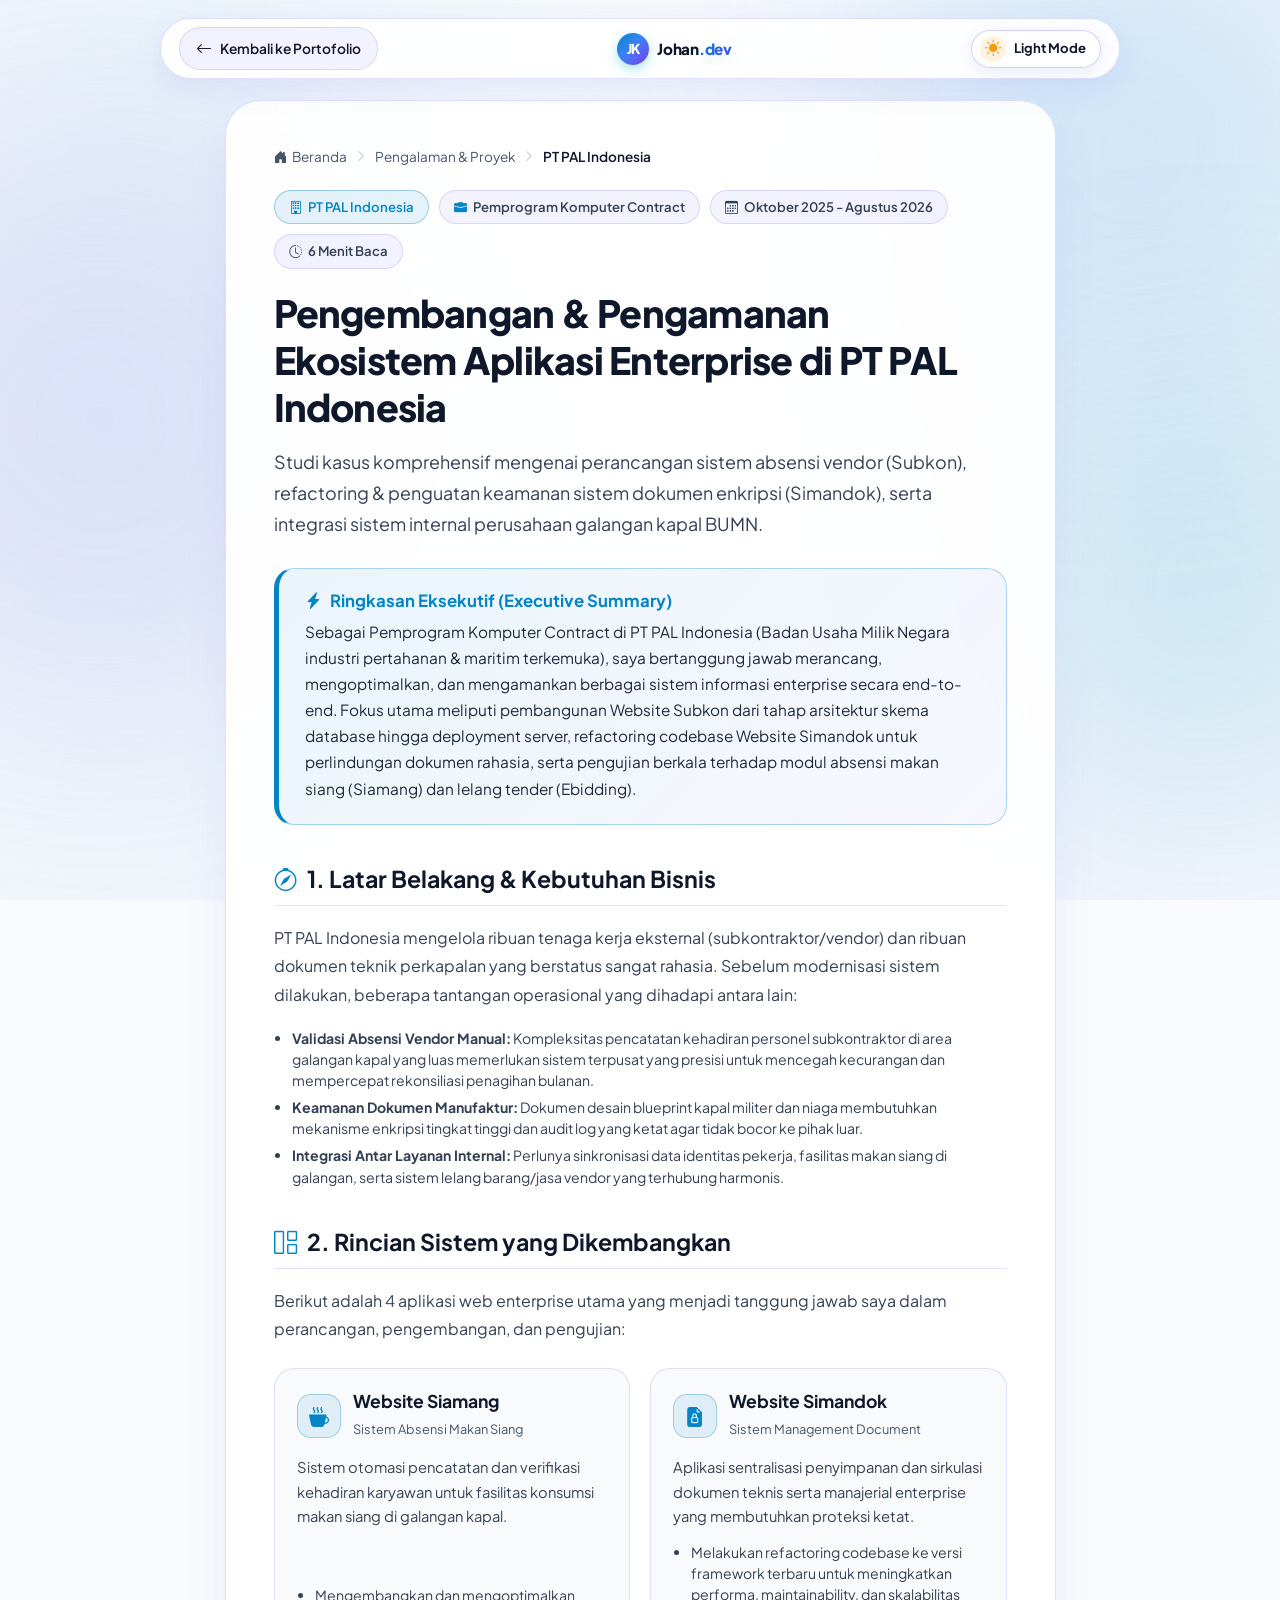
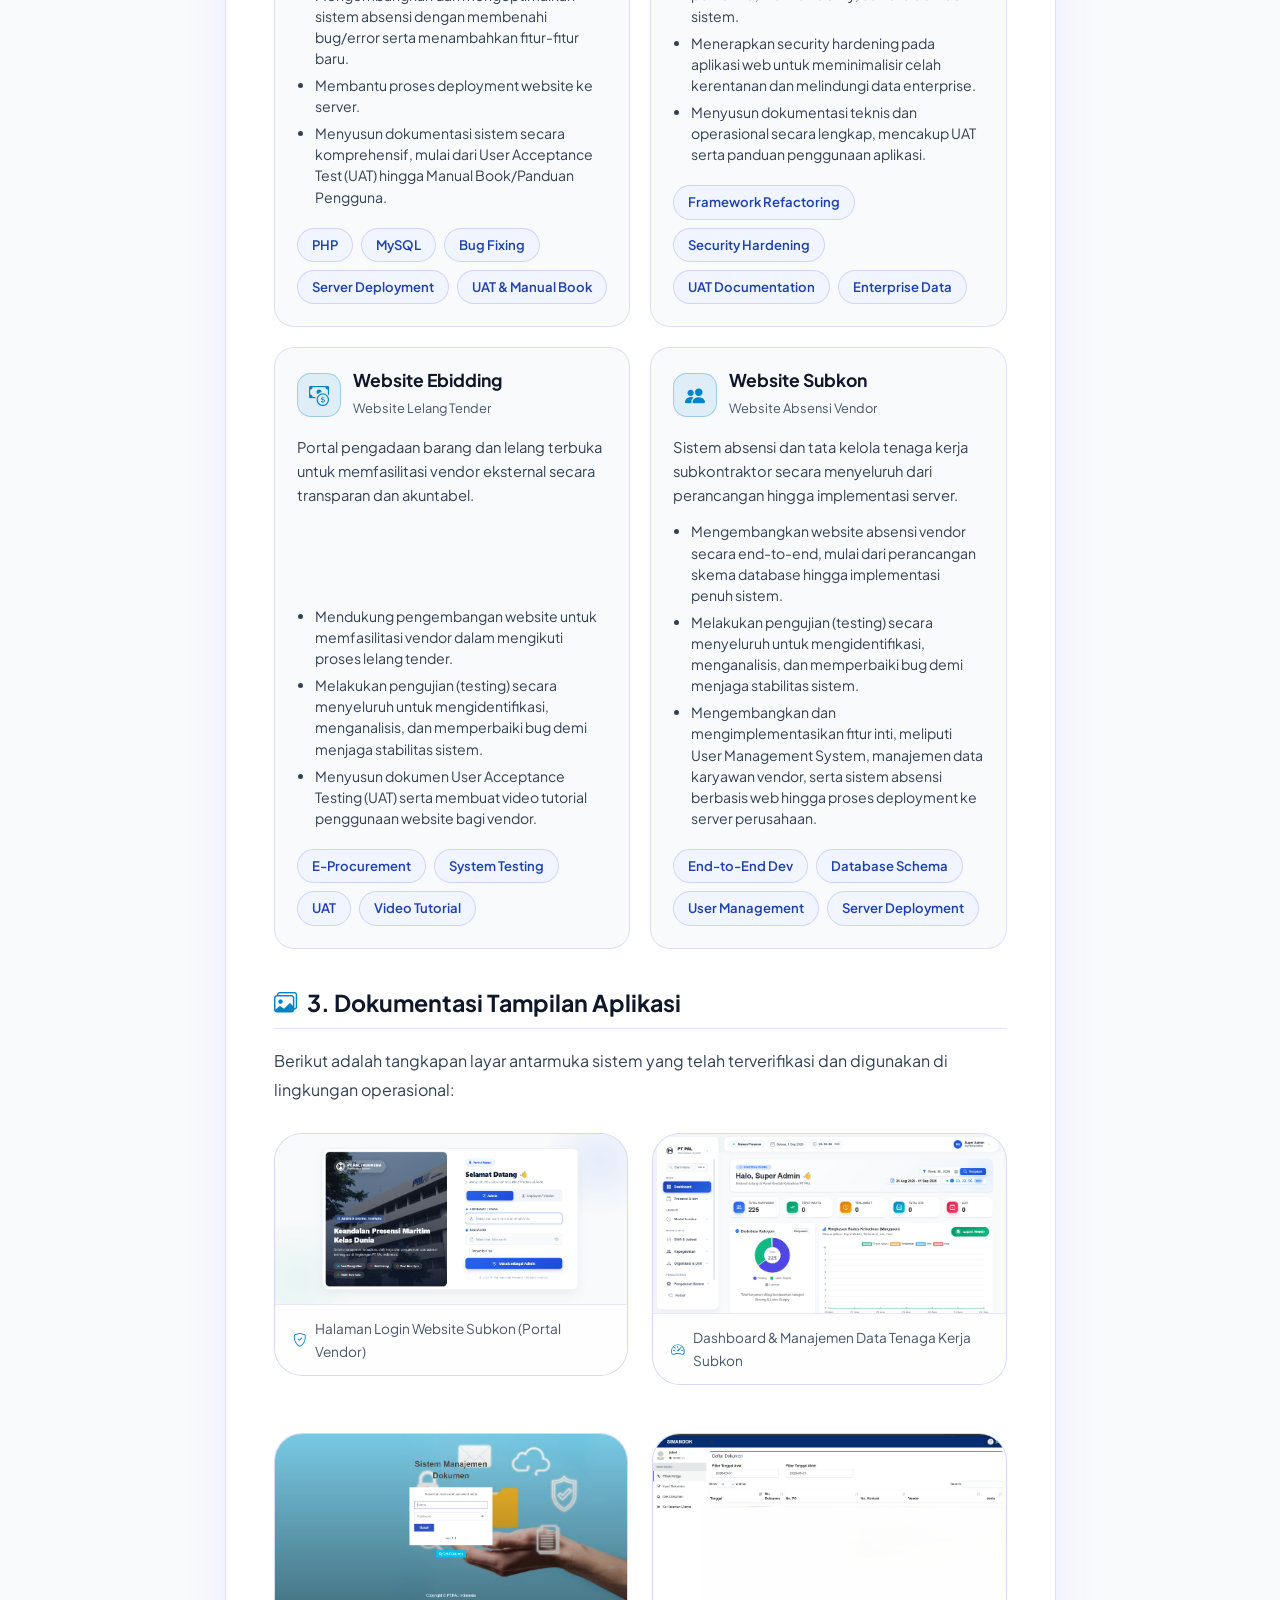
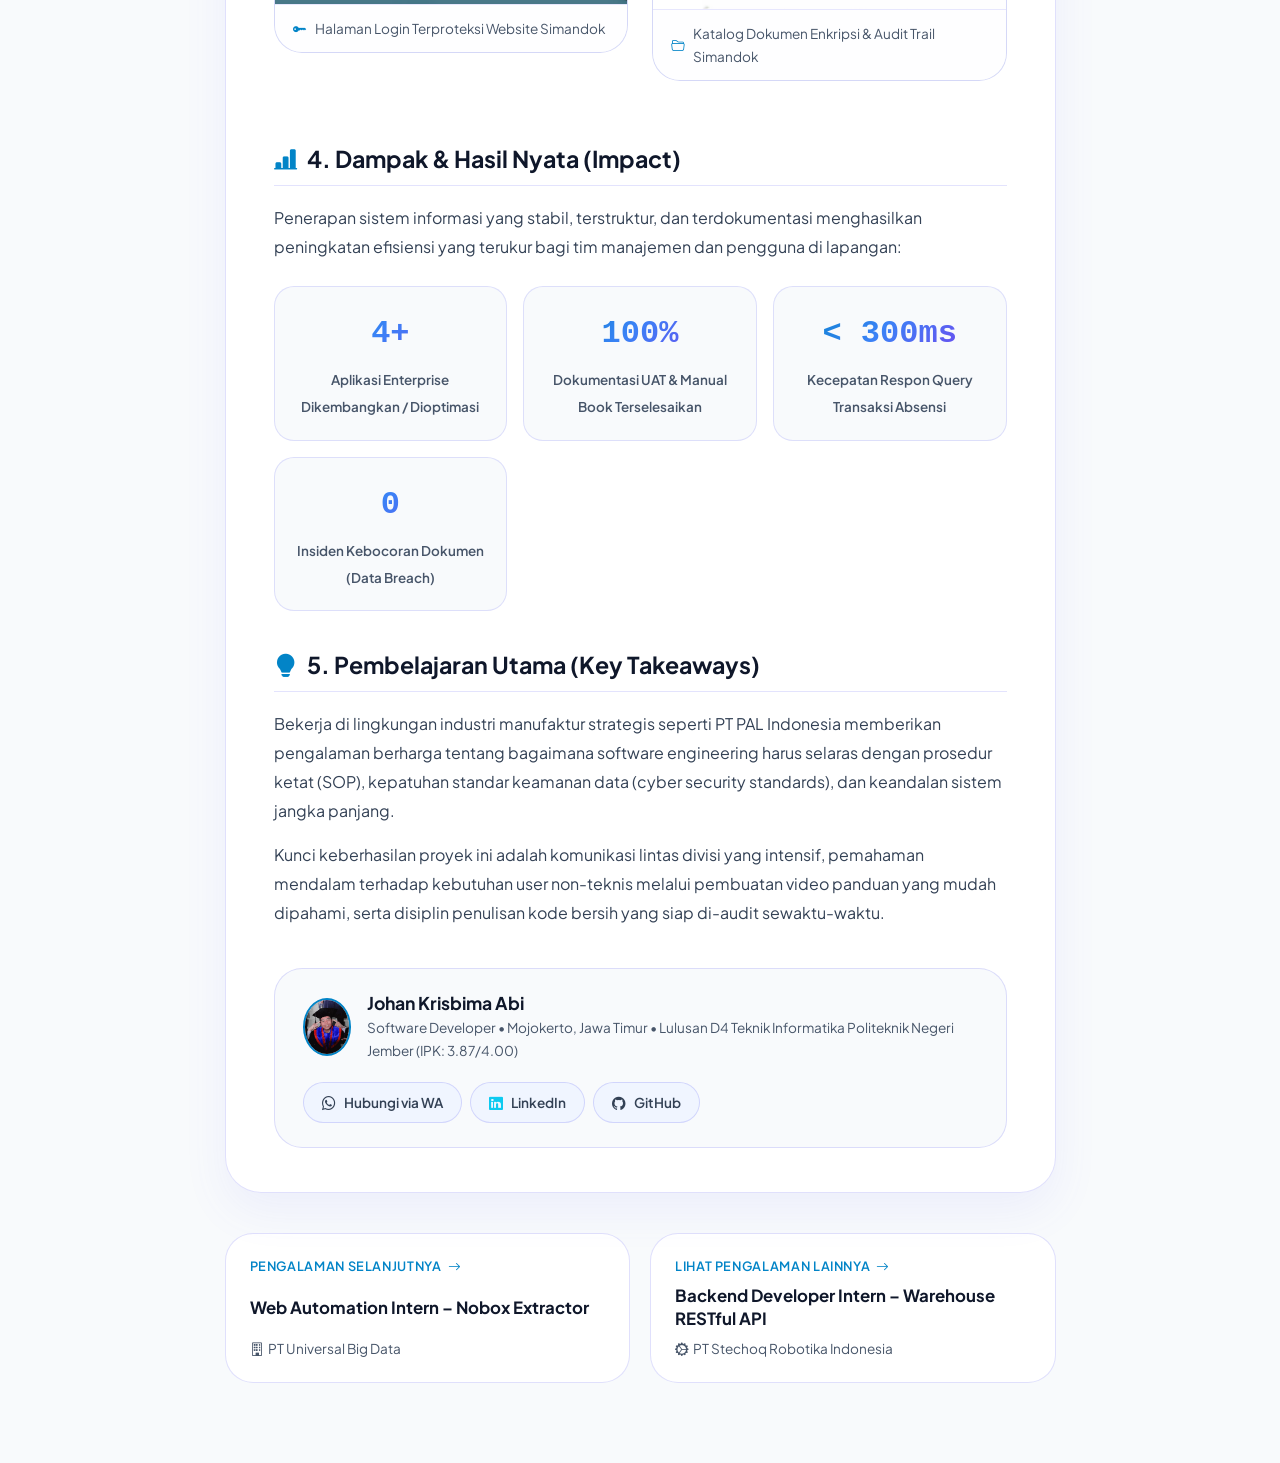
==== detail-pt-pal.html @ e0114fab "feat: update portfolio profile with expanded CV details, skill categories, and add project detail pa" ====
<!doctype html>
<html lang="id">
  <head>
    <meta charset="UTF-8" />
    <meta name="viewport" content="width=device-width, initial-scale=1.0" />
    <title>Detail Pengalaman: Pemprogram Komputer Contract di PT PAL Indonesia | Johan Krisbima Abi</title>
    <meta name="description" content="Studi kasus mendalam pengalaman Johan Krisbima Abi sebagai Pemprogram Komputer Contract di PT PAL Indonesia. Mengembangkan Website Subkon, Simandok, Siamang, dan Ebidding." />
    <meta name="author" content="Johan Krisbima Abi" />

    <!-- Favicon -->
    <link rel="icon" type="image/jpeg" href="img/profile_wisuda.jpeg" />
    <link rel="apple-touch-icon" href="img/profile_wisuda.jpeg" />

    <!-- Google Fonts: Plus Jakarta Sans -->
    <link rel="preconnect" href="https://fonts.googleapis.com" />
    <link rel="preconnect" href="https://fonts.gstatic.com" crossorigin />
    <link href="https://fonts.googleapis.com/css2?family=Plus+Jakarta+Sans:wght@300;400;500;600;700;800&display=swap" rel="stylesheet" />

    <!-- Bootstrap Icons -->
    <link href="https://cdn.jsdelivr.net/npm/bootstrap-icons@1.11.3/font/bootstrap-icons.css" rel="stylesheet" />

    <!-- Bootstrap 5 CSS -->
    <link href="https://cdn.jsdelivr.net/npm/bootstrap@5.3.2/dist/css/bootstrap.min.css" rel="stylesheet" />

    <!-- Main Stylesheet -->
    <link rel="stylesheet" href="style.css" />

    <!-- Detail Page Interactive & Theme Script -->
    <script src="detail.js"></script>
  </head>
  <body id="page-top">
    <!-- Reading Progress Bar -->
    <div id="scrollProgressBar" class="scroll-progress-bar" aria-hidden="true"></div>

    <!-- Ambient Glow Orbs -->
    <div class="bg-ambient">
      <div class="ambient-orb orb-1"></div>
      <div class="ambient-orb orb-2"></div>
      <div class="ambient-orb orb-3"></div>
    </div>

    <!-- Floating Top Navigation Bar -->
    <header class="blog-nav-sticky">
      <div class="blog-nav-inner">
        <a href="index.html#project" class="blog-back-btn" title="Kembali ke portofolio utama">
          <i class="bi bi-arrow-left"></i>
          <span class="d-none d-sm-inline">Kembali ke Portofolio</span>
          <span class="d-inline d-sm-none">Kembali</span>
        </a>

        <a href="index.html#home" class="navbar-brand-pill text-decoration-none">
          <span class="brand-avatar-mini">JK</span>
          <span class="d-none d-md-inline">Johan<span class="text-gradient">.dev</span></span>
        </a>

        <button type="button" id="blogThemeToggleBtn" class="blog-theme-btn" aria-label="Ganti Tema">
          <div class="floating-theme-icon-box">
            <i class="bi bi-sun-fill theme-icon-sun"></i>
            <i class="bi bi-moon-stars-fill theme-icon-moon"></i>
          </div>
          <span class="floating-theme-text d-none d-md-inline" id="blogThemeText">Dark Mode</span>
        </button>
      </div>
    </header>

    <!-- Main Content Page -->
    <main class="blog-post-page">
      <div class="container">
        <div class="row justify-content-center">
          <div class="col-lg-10 col-xl-9">
            
            <!-- Blog Article Card -->
            <article class="blog-article-card">
              
              <!-- Breadcrumbs -->
              <nav class="blog-breadcrumbs" aria-label="breadcrumb">
                <a href="index.html"><i class="bi bi-house-door-fill me-1"></i>Beranda</a>
                <span class="separator"><i class="bi bi-chevron-right"></i></span>
                <a href="index.html#project">Pengalaman &amp; Proyek</a>
                <span class="separator"><i class="bi bi-chevron-right"></i></span>
                <span class="text-white fw-semibold">PT PAL Indonesia</span>
              </nav>

              <!-- Header Badges -->
              <div class="blog-meta-tags">
                <span class="blog-pill-meta primary-pill">
                  <i class="bi bi-building"></i>
                  <span>PT PAL Indonesia</span>
                </span>
                <span class="blog-pill-meta">
                  <i class="bi bi-briefcase-fill text-cyan"></i>
                  <span>Pemprogram Komputer Contract</span>
                </span>
                <span class="blog-pill-meta">
                  <i class="bi bi-calendar3"></i>
                  <span>Oktober 2025 - Agustus 2026</span>
                </span>
                <span class="blog-pill-meta">
                  <i class="bi bi-clock-history"></i>
                  <span>6 Menit Baca</span>
                </span>
              </div>

              <!-- Main Title & Lead -->
              <h1 class="blog-main-title">
                Pengembangan &amp; Pengamanan Ekosistem Aplikasi Enterprise di PT PAL Indonesia
              </h1>
              <p class="blog-subtitle-lead">
                Studi kasus komprehensif mengenai perancangan sistem absensi vendor (Subkon), refactoring &amp; penguatan keamanan sistem dokumen enkripsi (Simandok), serta integrasi sistem internal perusahaan galangan kapal BUMN.
              </p>

              <!-- Executive Summary Callout Box -->
              <div class="blog-executive-box">
                <h4><i class="bi bi-lightning-charge-fill"></i> Ringkasan Eksekutif (Executive Summary)</h4>
                <p>
                  Sebagai Pemprogram Komputer Contract di PT PAL Indonesia (Badan Usaha Milik Negara industri pertahanan &amp; maritim terkemuka), saya bertanggung jawab merancang, mengoptimalkan, dan mengamankan berbagai sistem informasi enterprise secara end-to-end. Fokus utama meliputi pembangunan Website Subkon dari tahap arsitektur skema database hingga deployment server, refactoring codebase Website Simandok untuk perlindungan dokumen rahasia, serta pengujian berkala terhadap modul absensi makan siang (Siamang) dan lelang tender (Ebidding).
                </p>
              </div>

              <!-- Section 1: Latar Belakang & Masalah -->
              <section class="blog-section">
                <h2 class="blog-section-heading">
                  <i class="bi bi-compass"></i>
                  <span>1. Latar Belakang &amp; Kebutuhan Bisnis</span>
                </h2>
                <p class="blog-body-p">
                  PT PAL Indonesia mengelola ribuan tenaga kerja eksternal (subkontraktor/vendor) dan ribuan dokumen teknik perkapalan yang berstatus sangat rahasia. Sebelum modernisasi sistem dilakukan, beberapa tantangan operasional yang dihadapi antara lain:
                </p>
                <ul class="subsystem-list">
                  <li><strong>Validasi Absensi Vendor Manual:</strong> Kompleksitas pencatatan kehadiran personel subkontraktor di area galangan kapal yang luas memerlukan sistem terpusat yang presisi untuk mencegah kecurangan dan mempercepat rekonsiliasi penagihan bulanan.</li>
                  <li><strong>Keamanan Dokumen Manufaktur:</strong> Dokumen desain blueprint kapal militer dan niaga membutuhkan mekanisme enkripsi tingkat tinggi dan audit log yang ketat agar tidak bocor ke pihak luar.</li>
                  <li><strong>Integrasi Antar Layanan Internal:</strong> Perlunya sinkronisasi data identitas pekerja, fasilitas makan siang di galangan, serta sistem lelang barang/jasa vendor yang terhubung harmonis.</li>
                </ul>
              </section>

              <!-- Section 2: Sistem Utama yang Dikembangkan -->
              <section class="blog-section">
                <h2 class="blog-section-heading">
                  <i class="bi bi-grid-1x2"></i>
                  <span>2. Rincian Sistem yang Dikembangkan</span>
                </h2>
                <p class="blog-body-p">
                  Berikut adalah 4 aplikasi web enterprise utama yang menjadi tanggung jawab saya dalam perancangan, pengembangan, dan pengujian:
                </p>

                <!-- Subsystem Cards Grid (Exact from CV) -->
                <div class="blog-grid-cards">
                  
                  <!-- Project 1: Website Siamang -->
                  <div class="blog-subsystem-card">
                    <div class="subsystem-header">
                      <div class="subsystem-icon-box">
                        <i class="bi bi-cup-hot-fill"></i>
                      </div>
                      <div>
                        <h3 class="subsystem-title">Website Siamang</h3>
                        <span class="subsystem-role">Sistem Absensi Makan Siang</span>
                      </div>
                    </div>
                    <p class="subsystem-desc">
                      Sistem otomasi pencatatan dan verifikasi kehadiran karyawan untuk fasilitas konsumsi makan siang di galangan kapal.
                    </p>
                    <ul class="subsystem-list">
                      <li>Mengembangkan dan mengoptimalkan sistem absensi dengan membenahi bug/error serta menambahkan fitur-fitur baru.</li>
                      <li>Membantu proses deployment website ke server.</li>
                      <li>Menyusun dokumentasi sistem secara komprehensif, mulai dari User Acceptance Test (UAT) hingga Manual Book/Panduan Pengguna.</li>
                    </ul>
                    <div class="tags-group mt-auto">
                      <span class="tag-pill">PHP</span>
                      <span class="tag-pill">MySQL</span>
                      <span class="tag-pill">Bug Fixing</span>
                      <span class="tag-pill">Server Deployment</span>
                      <span class="tag-pill">UAT &amp; Manual Book</span>
                    </div>
                  </div>

                  <!-- Project 2: Website Simandok -->
                  <div class="blog-subsystem-card">
                    <div class="subsystem-header">
                      <div class="subsystem-icon-box">
                        <i class="bi bi-file-earmark-lock-fill"></i>
                      </div>
                      <div>
                        <h3 class="subsystem-title">Website Simandok</h3>
                        <span class="subsystem-role">Sistem Management Document</span>
                      </div>
                    </div>
                    <p class="subsystem-desc">
                      Aplikasi sentralisasi penyimpanan dan sirkulasi dokumen teknis serta manajerial enterprise yang membutuhkan proteksi ketat.
                    </p>
                    <ul class="subsystem-list">
                      <li>Melakukan refactoring codebase ke versi framework terbaru untuk meningkatkan performa, maintainability, dan skalabilitas sistem.</li>
                      <li>Menerapkan security hardening pada aplikasi web untuk meminimalisir celah kerentanan dan melindungi data enterprise.</li>
                      <li>Menyusun dokumentasi teknis dan operasional secara lengkap, mencakup UAT serta panduan penggunaan aplikasi.</li>
                    </ul>
                    <div class="tags-group mt-auto">
                      <span class="tag-pill">Framework Refactoring</span>
                      <span class="tag-pill">Security Hardening</span>
                      <span class="tag-pill">UAT Documentation</span>
                      <span class="tag-pill">Enterprise Data</span>
                    </div>
                  </div>

                  <!-- Project 3: Website Ebidding -->
                  <div class="blog-subsystem-card">
                    <div class="subsystem-header">
                      <div class="subsystem-icon-box">
                        <i class="bi bi-cash-coin"></i>
                      </div>
                      <div>
                        <h3 class="subsystem-title">Website Ebidding</h3>
                        <span class="subsystem-role">Website Lelang Tender</span>
                      </div>
                    </div>
                    <p class="subsystem-desc">
                      Portal pengadaan barang dan lelang terbuka untuk memfasilitasi vendor eksternal secara transparan dan akuntabel.
                    </p>
                    <ul class="subsystem-list">
                      <li>Mendukung pengembangan website untuk memfasilitasi vendor dalam mengikuti proses lelang tender.</li>
                      <li>Melakukan pengujian (testing) secara menyeluruh untuk mengidentifikasi, menganalisis, dan memperbaiki bug demi menjaga stabilitas sistem.</li>
                      <li>Menyusun dokumen User Acceptance Testing (UAT) serta membuat video tutorial penggunaan website bagi vendor.</li>
                    </ul>
                    <div class="tags-group mt-auto">
                      <span class="tag-pill">E-Procurement</span>
                      <span class="tag-pill">System Testing</span>
                      <span class="tag-pill">UAT</span>
                      <span class="tag-pill">Video Tutorial</span>
                    </div>
                  </div>

                  <!-- Project 4: Website Subkon -->
                  <div class="blog-subsystem-card">
                    <div class="subsystem-header">
                      <div class="subsystem-icon-box">
                        <i class="bi bi-people-fill"></i>
                      </div>
                      <div>
                        <h3 class="subsystem-title">Website Subkon</h3>
                        <span class="subsystem-role">Website Absensi Vendor</span>
                      </div>
                    </div>
                    <p class="subsystem-desc">
                      Sistem absensi dan tata kelola tenaga kerja subkontraktor secara menyeluruh dari perancangan hingga implementasi server.
                    </p>
                    <ul class="subsystem-list">
                      <li>Mengembangkan website absensi vendor secara end-to-end, mulai dari perancangan skema database hingga implementasi penuh sistem.</li>
                      <li>Melakukan pengujian (testing) secara menyeluruh untuk mengidentifikasi, menganalisis, dan memperbaiki bug demi menjaga stabilitas sistem.</li>
                      <li>Mengembangkan dan mengimplementasikan fitur inti, meliputi User Management System, manajemen data karyawan vendor, serta sistem absensi berbasis web hingga proses deployment ke server perusahaan.</li>
                    </ul>
                    <div class="tags-group mt-auto">
                      <span class="tag-pill">End-to-End Dev</span>
                      <span class="tag-pill">Database Schema</span>
                      <span class="tag-pill">User Management</span>
                      <span class="tag-pill">Server Deployment</span>
                    </div>
                  </div>

                </div>
              </section>

              <!-- Section 3: Galeri Dokumentasi Sistem -->
              <section class="blog-section">
                <h2 class="blog-section-heading">
                  <i class="bi bi-images"></i>
                  <span>3. Dokumentasi Tampilan Aplikasi</span>
                </h2>
                <p class="blog-body-p">
                  Berikut adalah tangkapan layar antarmuka sistem yang telah terverifikasi dan digunakan di lingkungan operasional:
                </p>

                <div class="blog-gallery-showcase">
                  <div class="row g-4">
                    <div class="col-md-6">
                      <figure class="blog-figure">
                        <img src="img/login subkon.png" alt="Halaman Login Website Subkon" class="img-fluid" data-zoom-img="img/login subkon.png" />
                        <figcaption class="blog-figure-caption">
                          <i class="bi bi-shield-check text-cyan"></i>
                          <span>Halaman Login Website Subkon (Portal Vendor)</span>
                        </figcaption>
                      </figure>
                    </div>

                    <div class="col-md-6">
                      <figure class="blog-figure">
                        <img src="img/subkon.png" alt="Halaman Utama Website Subkon" class="img-fluid" data-zoom-img="img/subkon.png" />
                        <figcaption class="blog-figure-caption">
                          <i class="bi bi-speedometer2 text-cyan"></i>
                          <span>Dashboard &amp; Manajemen Data Tenaga Kerja Subkon</span>
                        </figcaption>
                      </figure>
                    </div>

                    <div class="col-md-6">
                      <figure class="blog-figure">
                        <img src="img/login simandok.png" alt="Halaman Login Website Simandok" class="img-fluid" data-zoom-img="img/login simandok.png" />
                        <figcaption class="blog-figure-caption">
                          <i class="bi bi-key-fill text-cyan"></i>
                          <span>Halaman Login Terproteksi Website Simandok</span>
                        </figcaption>
                      </figure>
                    </div>

                    <div class="col-md-6">
                      <figure class="blog-figure">
                        <img src="img/simandok.png" alt="Halaman Utama Website Simandok" class="img-fluid" data-zoom-img="img/simandok.png" />
                        <figcaption class="blog-figure-caption">
                          <i class="bi bi-folder2-open text-cyan"></i>
                          <span>Katalog Dokumen Enkripsi &amp; Audit Trail Simandok</span>
                        </figcaption>
                      </figure>
                    </div>
                  </div>
                </div>
              </section>

              <!-- Section 4: Metrik & Dampak Pencapaian -->
              <section class="blog-section">
                <h2 class="blog-section-heading">
                  <i class="bi bi-bar-chart-line-fill"></i>
                  <span>4. Dampak &amp; Hasil Nyata (Impact)</span>
                </h2>
                <p class="blog-body-p">
                  Penerapan sistem informasi yang stabil, terstruktur, dan terdokumentasi menghasilkan peningkatan efisiensi yang terukur bagi tim manajemen dan pengguna di lapangan:
                </p>

                <div class="blog-metrics-row">
                  <div class="blog-metric-card">
                    <span class="blog-metric-num">4+</span>
                    <span class="blog-metric-label">Aplikasi Enterprise Dikembangkan / Dioptimasi</span>
                  </div>
                  <div class="blog-metric-card">
                    <span class="blog-metric-num">100%</span>
                    <span class="blog-metric-label">Dokumentasi UAT &amp; Manual Book Terselesaikan</span>
                  </div>
                  <div class="blog-metric-card">
                    <span class="blog-metric-num">&lt; 300ms</span>
                    <span class="blog-metric-label">Kecepatan Respon Query Transaksi Absensi</span>
                  </div>
                  <div class="blog-metric-card">
                    <span class="blog-metric-num">0</span>
                    <span class="blog-metric-label">Insiden Kebocoran Dokumen (Data Breach)</span>
                  </div>
                </div>
              </section>

              <!-- Section 5: Pembelajaran & Kesimpulan -->
              <section class="blog-section">
                <h2 class="blog-section-heading">
                  <i class="bi bi-lightbulb-fill"></i>
                  <span>5. Pembelajaran Utama (Key Takeaways)</span>
                </h2>
                <div class="blog-body-p">
                  <p>
                    Bekerja di lingkungan industri manufaktur strategis seperti PT PAL Indonesia memberikan pengalaman berharga tentang bagaimana software engineering harus selaras dengan prosedur ketat (SOP), kepatuhan standar keamanan data (cyber security standards), dan keandalan sistem jangka panjang.
                  </p>
                  <p class="mb-0">
                    Kunci keberhasilan proyek ini adalah komunikasi lintas divisi yang intensif, pemahaman mendalam terhadap kebutuhan user non-teknis melalui pembuatan video panduan yang mudah dipahami, serta disiplin penulisan kode bersih yang siap di-audit sewaktu-waktu.
                  </p>
                </div>
              </section>

              <!-- Author Box Card -->
              <div class="blog-author-card">
                <div class="author-info-group">
                  <img src="img/profile_wisuda.jpeg" alt="Johan Krisbima Abi" class="author-avatar-img" />
                  <div>
                    <h3 class="author-name">Johan Krisbima Abi</h3>
                    <p class="author-desc">Software Developer &bull; Mojokerto, Jawa Timur &bull; Lulusan D4 Teknik Informatika Politeknik Negeri Jember (IPK: 3.87/4.00)</p>
                  </div>
                </div>
                <div class="d-flex flex-wrap gap-2">
                  <a href="https://wa.me/6287851865091" target="_blank" class="channel-mini-pill wa">
                    <i class="bi bi-whatsapp"></i>
                    <span>Hubungi via WA</span>
                  </a>
                  <a href="https://www.linkedin.com/in/johan-krisbima-abi/" target="_blank" class="channel-mini-pill in">
                    <i class="bi bi-linkedin text-info"></i>
                    <span>LinkedIn</span>
                  </a>
                  <a href="https://github.com/JohanKrisbima" target="_blank" class="channel-mini-pill gh">
                    <i class="bi bi-github"></i>
                    <span>GitHub</span>
                  </a>
                </div>
              </div>

            </article>

            <!-- Previous / Next Experience Switcher -->
            <div class="blog-switcher-row">
              <a href="detail-universal-big-data.html" class="blog-switch-card">
                <div class="blog-switch-dir">
                  <span>Pengalaman Selanjutnya</span>
                  <i class="bi bi-arrow-right"></i>
                </div>
                <div class="blog-switch-title">Web Automation Intern &ndash; Nobox Extractor</div>
                <div class="blog-switch-company"><i class="bi bi-building me-1"></i>PT Universal Big Data</div>
              </a>

              <a href="detail-stechoq.html" class="blog-switch-card">
                <div class="blog-switch-dir">
                  <span>Lihat Pengalaman Lainnya</span>
                  <i class="bi bi-arrow-right"></i>
                </div>
                <div class="blog-switch-title">Backend Developer Intern &ndash; Warehouse RESTful API</div>
                <div class="blog-switch-company"><i class="bi bi-gear-wide-connected me-1"></i>PT Stechoq Robotika Indonesia</div>
              </a>
            </div>

          </div>
        </div>
      </div>
    </main>

    <!-- Simple Image Zoom Lightbox Modal -->
    <div class="modal fade modal-rounded" id="imageZoomModal" tabindex="-1" aria-hidden="true">
      <div class="modal-dialog modal-dialog-centered modal-xl">
        <div class="modal-content">
          <div class="modal-header border-0 pb-0">
            <h5 class="modal-title text-white small" id="zoomModalTitle">Pratinjau Gambar Sistem</h5>
            <button type="button" class="btn-close btn-close-white" data-bs-dismiss="modal" aria-label="Close"></button>
          </div>
          <div class="modal-body text-center p-2 p-md-4">
            <img id="zoomModalImg" src="" alt="Pratinjau Gambar" class="img-fluid rounded-4 shadow-lg zoom-modal-img" />
          </div>
        </div>
      </div>
    </div>

    <!-- Floating Back to Top Button -->
    <a href="#page-top" id="backToTop" class="back-to-top-btn" aria-label="Scroll to top">
      <i class="bi bi-chevron-up"></i>
    </a>

    <!-- Bootstrap 5 Bundle JS -->
    <script src="https://cdn.jsdelivr.net/npm/bootstrap@5.3.2/dist/js/bootstrap.bundle.min.js"></script>
  </body>
</html>
---- style.css ----
/* ==========================================================================
   PORTFOLIO STYLESHEET - JOHAN KRISBIMA ABI
   Theme: Modern Rounded & Glassmorphism Dark Theme
   ========================================================================== */

@import url('https://fonts.googleapis.com/css2?family=Plus+Jakarta+Sans:wght@300;400;500;600;700;800&display=swap');

:root,
[data-theme="dark"] {
  /* Colors - Dark Theme */
  --bg-dark: #070a13;
  --bg-surface: #0f172a;
  --bg-card: rgba(17, 24, 39, 0.7);
  --bg-card-hover: rgba(30, 41, 59, 0.85);
  --bg-glass: rgba(15, 23, 42, 0.65);
  
  --text-main: #f8fafc;
  --text-muted: #94a3b8;
  --text-light: #cbd5e1;
  
  --accent-cyan: #00f5d4;
  --accent-blue: #38bdf8;
  --accent-indigo: #818cf8;
  --accent-emerald: #10b981;
  
  --gradient-primary: linear-gradient(135deg, #00f5d4 0%, #38bdf8 50%, #818cf8 100%);
  --gradient-accent: linear-gradient(135deg, #38bdf8 0%, #818cf8 100%);
  --gradient-card: linear-gradient(145deg, rgba(255, 255, 255, 0.05) 0%, rgba(255, 255, 255, 0.01) 100%);
  --gradient-glow: radial-gradient(circle, rgba(0, 245, 212, 0.15) 0%, rgba(0, 0, 0, 0) 70%);

  --border-glass: rgba(255, 255, 255, 0.08);
  --border-active: rgba(0, 245, 212, 0.4);
  
  /* Rounded Radii */
  --radius-xs: 8px;
  --radius-sm: 14px;
  --radius-md: 20px;
  --radius-lg: 28px;
  --radius-xl: 36px;
  --radius-pill: 9999px;

  /* Shadows */
  --shadow-sm: 0 4px 12px rgba(0, 0, 0, 0.25);
  --shadow-md: 0 10px 30px rgba(0, 0, 0, 0.35);
  --shadow-lg: 0 20px 40px rgba(0, 0, 0, 0.45);
  --shadow-glow: 0 0 30px rgba(0, 245, 212, 0.2);
  --shadow-glow-blue: 0 0 30px rgba(56, 189, 248, 0.2);
}

[data-theme="light"] {
  /* Colors - Vibrant Modern Light Theme (Stripe/Linear Luxury Style) */
  --bg-dark: #f4f7fd;
  --bg-surface: #ffffff;
  --bg-card: rgba(255, 255, 255, 0.88);
  --bg-card-hover: rgba(255, 255, 255, 0.98);
  --bg-glass: rgba(255, 255, 255, 0.88);
  
  --text-main: #0f172a;
  --text-muted: #475569;
  --text-light: #1e293b;
  
  --accent-cyan: #0284c7;
  --accent-blue: #2563eb;
  --accent-indigo: #6366f1;
  --accent-emerald: #059669;
  
  --gradient-primary: linear-gradient(135deg, #0284c7 0%, #3b82f6 45%, #7c3aed 100%);
  --gradient-accent: linear-gradient(135deg, #2563eb 0%, #9333ea 100%);
  --gradient-card: linear-gradient(145deg, rgba(255, 255, 255, 0.96) 0%, rgba(240, 246, 255, 0.82) 100%);
  --gradient-glow: radial-gradient(circle, rgba(2, 132, 199, 0.18) 0%, rgba(255, 255, 255, 0) 70%);

  --border-glass: rgba(99, 102, 241, 0.18);
  --border-active: rgba(2, 132, 199, 0.5);
  
  /* Shadows with soft chromatic ambient diffusion */
  --shadow-sm: 0 4px 14px rgba(99, 102, 241, 0.08);
  --shadow-md: 0 10px 30px rgba(99, 102, 241, 0.12);
  --shadow-lg: 0 20px 45px rgba(99, 102, 241, 0.15);
  --shadow-glow: 0 0 35px rgba(2, 132, 199, 0.25);
  --shadow-glow-blue: 0 0 35px rgba(59, 130, 246, 0.25);
}

/* ==========================================================================
   Base Styles
   ========================================================================== */
* {
  margin: 0;
  padding: 0;
  box-sizing: border-box;
}

html {
  scroll-behavior: smooth;
  scroll-padding-top: 100px;
}

body {
  font-family: 'Plus Jakarta Sans', sans-serif;
  background-color: var(--bg-dark);
  color: var(--text-main);
  overflow-x: hidden;
  line-height: 1.7;
  transition: background-color 0.3s ease, color 0.3s ease;
}

/* Ambient Background Lights */
.bg-ambient {
  position: fixed;
  top: 0;
  left: 0;
  width: 100%;
  height: 100%;
  pointer-events: none;
  z-index: 0;
  overflow: hidden;
}

.ambient-orb {
  position: absolute;
  border-radius: 50%;
  filter: blur(120px);
  opacity: 0.25;
}

.orb-1 {
  width: 500px;
  height: 500px;
  background: var(--accent-cyan);
  top: -100px;
  right: -100px;
}

.orb-2 {
  width: 600px;
  height: 600px;
  background: var(--accent-indigo);
  bottom: 20%;
  left: -200px;
}

.orb-3 {
  width: 450px;
  height: 450px;
  background: var(--accent-blue);
  top: 40%;
  right: -150px;
}

/* Custom Scrollbar */
::-webkit-scrollbar {
  width: 10px;
}

::-webkit-scrollbar-track {
  background: var(--bg-dark);
}

::-webkit-scrollbar-thumb {
  background: #1e293b;
  border-radius: var(--radius-pill);
  border: 2px solid var(--bg-dark);
}

::-webkit-scrollbar-thumb:hover {
  background: var(--accent-cyan);
}

/* Typography Helpers */
.text-gradient {
  background: var(--gradient-primary);
  -webkit-background-clip: text;
  -webkit-text-fill-color: transparent;
  display: inline-block;
}

.text-gradient-alt {
  background: var(--gradient-accent);
  -webkit-background-clip: text;
  -webkit-text-fill-color: transparent;
  display: inline-block;
}

.section-title-wrapper {
  margin-bottom: 50px;
  position: relative;
}

.section-pill-tag {
  display: inline-flex;
  align-items: center;
  gap: 8px;
  padding: 6px 18px;
  border-radius: var(--radius-pill);
  background: rgba(0, 245, 212, 0.08);
  border: 1px solid rgba(0, 245, 212, 0.25);
  color: var(--accent-cyan);
  font-size: 0.85rem;
  font-weight: 600;
  letter-spacing: 0.05em;
  text-transform: uppercase;
  margin-bottom: 12px;
}

.section-main-title {
  font-size: 2.3rem;
  font-weight: 800;
  letter-spacing: -0.02em;
  color: #ffffff;
}

.section-subtitle {
  color: var(--text-muted);
  font-size: 1.05rem;
  max-width: 600px;
  margin: 0 auto;
}

.section {
  position: relative;
  z-index: 1;
  padding: 110px 0;
}

/* ==========================================================================
   Floating Pill Navbar (Desktop & Tablet)
   ========================================================================== */
.floating-navbar-container {
  position: fixed;
  top: 24px;
  left: 0;
  right: 0;
  z-index: 1000;
  display: flex;
  justify-content: center;
  padding: 0 16px;
}

.navbar-pill {
  background: rgba(15, 23, 42, 0.78);
  backdrop-filter: blur(20px);
  -webkit-backdrop-filter: blur(20px);
  border: 1px solid var(--border-glass);
  border-radius: var(--radius-pill);
  padding: 8px 20px;
  box-shadow: 0 10px 35px rgba(0, 0, 0, 0.45);
  transition: all 0.3s ease;
  width: 100%;
  max-width: 900px;
}

.navbar-pill.scrolled {
  background: rgba(11, 17, 32, 0.92);
  border-color: rgba(0, 245, 212, 0.2);
  box-shadow: 0 12px 35px rgba(0, 0, 0, 0.6), 0 0 15px rgba(0, 245, 212, 0.15);
}

.navbar-brand-pill {
  display: flex;
  align-items: center;
  gap: 10px;
  text-decoration: none;
  font-weight: 800;
  font-size: 1.15rem;
  color: #fff;
  letter-spacing: -0.02em;
}

.brand-avatar-mini {
  width: 32px;
  height: 32px;
  border-radius: var(--radius-pill);
  background: var(--gradient-primary);
  display: flex;
  align-items: center;
  justify-content: center;
  color: #070a13;
  font-weight: 800;
  font-size: 0.85rem;
}

.brand-avatar-footer {
  width: 26px;
  height: 26px;
  font-size: 0.75rem;
}

.chip-subtitle {
  font-size: 0.72rem;
  color: var(--text-muted);
  font-weight: 500;
}

.mini-card-text {
  font-size: 0.8rem;
  color: #ffffff;
}

.nav-link-pill {
  color: var(--text-muted) !important;
  font-weight: 600;
  font-size: 0.92rem;
  padding: 8px 18px !important;
  border-radius: var(--radius-pill);
  transition: all 0.25s ease;
  margin: 0 3px;
}

.nav-link-pill:hover {
  color: #ffffff !important;
  background: rgba(255, 255, 255, 0.08);
}

.nav-link-pill.active {
  color: #070a13 !important;
  background: var(--accent-cyan) !important;
  box-shadow: 0 0 15px rgba(0, 245, 212, 0.5);
  font-weight: 700;
}

.navbar-toggler-pill {
  border: 1px solid var(--border-glass);
  background: rgba(255, 255, 255, 0.08);
  border-radius: var(--radius-pill);
  width: 40px;
  height: 40px;
  display: flex;
  align-items: center;
  justify-content: center;
  color: #fff;
  transition: all 0.25s ease;
}

.navbar-toggler-pill:hover {
  background: rgba(0, 245, 212, 0.15);
  border-color: rgba(0, 245, 212, 0.4);
  color: var(--accent-cyan);
}

/* ==========================================================================
   Mobile Offcanvas Drawer (Natural, Rounded & Smooth)
   ========================================================================== */
.offcanvas-mobile-drawer {
  background: rgba(11, 17, 32, 0.96) !important;
  backdrop-filter: blur(28px) !important;
  -webkit-backdrop-filter: blur(28px) !important;
  border-top-left-radius: 32px !important;
  border-bottom-left-radius: 32px !important;
  border-left: 1px solid rgba(255, 255, 255, 0.1) !important;
  box-shadow: -15px 0 45px rgba(0, 0, 0, 0.7) !important;
  width: 320px !important;
  max-width: 85vw !important;
  padding: 10px 14px;
}

.btn-close-custom {
  background: rgba(255, 255, 255, 0.07);
  border: 1px solid rgba(255, 255, 255, 0.12);
  color: #fff;
  border-radius: var(--radius-pill);
  width: 38px;
  height: 38px;
  display: flex;
  align-items: center;
  justify-content: center;
  font-size: 1.1rem;
  transition: all 0.2s ease;
}

.btn-close-custom:hover {
  background: rgba(239, 68, 68, 0.2);
  border-color: rgba(239, 68, 68, 0.5);
  color: #ef4444;
}

.mobile-nav-list {
  display: flex;
  flex-direction: column;
  gap: 8px;
}

.mobile-nav-item {
  display: flex;
  align-items: center;
  gap: 14px;
  padding: 12px 18px;
  border-radius: var(--radius-pill);
  color: var(--text-light);
  text-decoration: none;
  font-weight: 600;
  font-size: 1rem;
  transition: all 0.25s ease;
  background: rgba(255, 255, 255, 0.03);
  border: 1px solid rgba(255, 255, 255, 0.05);
}

.mobile-nav-icon {
  width: 36px;
  height: 36px;
  border-radius: var(--radius-pill);
  background: rgba(0, 245, 212, 0.1);
  color: var(--accent-cyan);
  display: flex;
  align-items: center;
  justify-content: center;
  font-size: 1.1rem;
  transition: all 0.25s ease;
}

.arrow-hint {
  font-size: 0.85rem;
  color: var(--text-muted);
  opacity: 0.6;
}

.mobile-nav-item:hover,
.mobile-nav-item.active {
  background: rgba(0, 245, 212, 0.14);
  border-color: rgba(0, 245, 212, 0.4);
  color: #fff;
  transform: translateX(4px);
}

.mobile-nav-item:hover .mobile-nav-icon,
.mobile-nav-item.active .mobile-nav-icon {
  background: var(--accent-cyan);
  color: #070a13;
  box-shadow: 0 0 15px rgba(0, 245, 212, 0.4);
}

.social-mini-pill {
  width: 42px;
  height: 42px;
  border-radius: var(--radius-pill);
  background: rgba(255, 255, 255, 0.06);
  border: 1px solid var(--border-glass);
  color: #fff;
  display: flex;
  align-items: center;
  justify-content: center;
  font-size: 1.2rem;
  text-decoration: none;
  transition: all 0.25s ease;
}

.social-mini-pill:hover {
  background: var(--accent-cyan);
  color: #070a13;
  box-shadow: 0 0 15px rgba(0, 245, 212, 0.4);
}

/* ==========================================================================
   Hero Section
   ========================================================================== */
.hero-section {
  min-height: 100vh;
  display: flex;
  align-items: center;
  position: relative;
  padding-top: 130px;
  padding-bottom: 70px;
}

.status-badge {
  display: inline-flex;
  align-items: center;
  gap: 10px;
  padding: 8px 20px;
  border-radius: var(--radius-pill);
  background: rgba(16, 185, 129, 0.1);
  border: 1px solid rgba(16, 185, 129, 0.3);
  color: #34d399;
  font-size: 0.9rem;
  font-weight: 600;
  margin-bottom: 24px;
}

.pulse-dot {
  width: 9px;
  height: 9px;
  background-color: #10b981;
  border-radius: 50%;
  box-shadow: 0 0 0 0 rgba(16, 185, 129, 0.7);
  animation: pulse 1.8s infinite;
}

@keyframes pulse {
  0% {
    transform: scale(0.95);
    box-shadow: 0 0 0 0 rgba(16, 185, 129, 0.7);
  }
  70% {
    transform: scale(1);
    box-shadow: 0 0 0 10px rgba(16, 185, 129, 0);
  }
  100% {
    transform: scale(0.95);
    box-shadow: 0 0 0 0 rgba(16, 185, 129, 0);
  }
}

.hero-title {
  font-size: 3.4rem;
  font-weight: 800;
  line-height: 1.15;
  letter-spacing: -0.03em;
  margin-bottom: 18px;
}

.hero-desc {
  font-size: 1.15rem;
  color: var(--text-muted);
  max-width: 580px;
  margin-bottom: 32px;
  font-weight: 400;
}

/* Rounded Buttons */
.btn-pill-primary {
  display: inline-flex;
  align-items: center;
  gap: 10px;
  padding: 14px 32px;
  border-radius: var(--radius-pill);
  background: var(--gradient-primary);
  color: #070a13;
  font-weight: 700;
  font-size: 1rem;
  border: none;
  text-decoration: none;
  transition: all 0.3s cubic-bezier(0.4, 0, 0.2, 1);
  box-shadow: 0 8px 25px rgba(0, 245, 212, 0.35);
}

.btn-pill-primary:hover {
  transform: translateY(-3px);
  box-shadow: 0 14px 30px rgba(0, 245, 212, 0.55);
  color: #000;
}

.btn-pill-secondary {
  display: inline-flex;
  align-items: center;
  gap: 10px;
  padding: 13px 28px;
  border-radius: var(--radius-pill);
  background: rgba(255, 255, 255, 0.05);
  border: 1px solid var(--border-glass);
  color: #fff;
  font-weight: 600;
  font-size: 1rem;
  text-decoration: none;
  transition: all 0.3s ease;
  backdrop-filter: blur(10px);
}

.btn-pill-secondary:hover {
  background: rgba(255, 255, 255, 0.12);
  border-color: rgba(255, 255, 255, 0.25);
  color: #fff;
  transform: translateY(-3px);
}

.btn-pill-cv {
  display: inline-flex;
  align-items: center;
  gap: 10px;
  padding: 13px 26px;
  border-radius: var(--radius-pill);
  background: rgba(0, 245, 212, 0.08);
  border: 1px solid rgba(0, 245, 212, 0.35);
  color: var(--accent-cyan);
  font-weight: 600;
  font-size: 1rem;
  text-decoration: none;
  transition: all 0.3s cubic-bezier(0.4, 0, 0.2, 1);
  backdrop-filter: blur(10px);
}

.btn-pill-cv:hover {
  background: var(--accent-cyan);
  border-color: var(--accent-cyan);
  color: #070a13;
  transform: translateY(-3px);
  box-shadow: 0 10px 25px rgba(0, 245, 212, 0.4);
}

.nav-btn-cv {
  display: inline-flex;
  align-items: center;
  gap: 6px;
  padding: 7px 16px;
  border-radius: var(--radius-pill);
  background: rgba(0, 245, 212, 0.1);
  border: 1px solid rgba(0, 245, 212, 0.35);
  color: var(--accent-cyan);
  font-weight: 700;
  font-size: 0.88rem;
  text-decoration: none;
  transition: all 0.25s ease;
  margin-left: 8px;
}

.nav-btn-cv:hover {
  background: var(--accent-cyan);
  color: #070a13;
  border-color: var(--accent-cyan);
  box-shadow: 0 0 16px rgba(0, 245, 212, 0.45);
  transform: translateY(-1px);
}

/* CV Download Banner in About Section */
.cv-download-banner {
  display: flex;
  flex-wrap: wrap;
  align-items: center;
  justify-content: space-between;
  gap: 16px;
  padding: 16px 20px;
  border-radius: var(--radius-md);
  background: linear-gradient(135deg, rgba(0, 245, 212, 0.08) 0%, rgba(56, 189, 248, 0.04) 100%);
  border: 1px solid rgba(0, 245, 212, 0.25);
  margin-top: 24px;
}

.cv-icon-box {
  width: 42px;
  height: 42px;
  border-radius: var(--radius-sm);
  background: rgba(0, 245, 212, 0.15);
  display: flex;
  align-items: center;
  justify-content: center;
  color: var(--accent-cyan);
  font-size: 1.3rem;
  flex-shrink: 0;
}

.btn-cv-action {
  display: inline-flex;
  align-items: center;
  gap: 6px;
  padding: 8px 16px;
  border-radius: var(--radius-pill);
  font-size: 0.85rem;
  font-weight: 600;
  text-decoration: none;
  transition: all 0.25s ease;
}

.btn-cv-view {
  background: rgba(255, 255, 255, 0.06);
  border: 1px solid var(--border-glass);
  color: #fff;
}

.btn-cv-view:hover {
  background: rgba(255, 255, 255, 0.15);
  color: #fff;
  border-color: rgba(255, 255, 255, 0.3);
  transform: translateY(-2px);
}

.btn-cv-download {
  background: var(--gradient-primary);
  border: none;
  color: #070a13;
  font-weight: 700;
  box-shadow: 0 4px 15px rgba(0, 245, 212, 0.3);
}

.btn-cv-download:hover {
  color: #000;
  transform: translateY(-2px);
  box-shadow: 0 6px 20px rgba(0, 245, 212, 0.5);
}

/* Hero Tech Badges */
.hero-tech-badge {
  display: inline-flex;
  align-items: center;
  gap: 6px;
  padding: 5px 12px;
  border-radius: var(--radius-pill);
  background: rgba(255, 255, 255, 0.04);
  border: 1px solid rgba(255, 255, 255, 0.08);
  color: #e2e8f0;
  font-size: 0.78rem;
  font-weight: 600;
  letter-spacing: 0.01em;
  backdrop-filter: blur(8px);
  transition: all 0.25s ease;
}

.hero-tech-badge:hover {
  background: rgba(0, 245, 212, 0.1);
  border-color: rgba(0, 245, 212, 0.3);
  color: #ffffff;
  transform: translateY(-2px);
}

/* Hero Profile Frame */
.hero-avatar-wrapper {
  position: relative;
  display: inline-block;
}

.hero-avatar-ring {
  position: relative;
  padding: 10px;
  border-radius: var(--radius-xl);
  background: linear-gradient(135deg, rgba(0, 245, 212, 0.4), rgba(56, 189, 248, 0.1), rgba(129, 140, 248, 0.4));
  box-shadow: 0 20px 50px rgba(0, 0, 0, 0.6), var(--shadow-glow);
}

.hero-avatar-img {
  width: 100%;
  max-width: 380px;
  height: 440px;
  object-fit: cover;
  object-position: center 15%;
  border-radius: var(--radius-lg);
  display: block;
}

/* Mobile Hero Avatar Card */
.hero-avatar-mobile {
  max-width: 260px;
  margin: 18px auto 22px !important;
}

.hero-avatar-mobile .hero-avatar-ring {
  padding: 7px;
  border-radius: var(--radius-xl);
}

.hero-avatar-mobile .hero-avatar-img {
  width: 100%;
  max-width: 245px;
  height: 310px;
  object-fit: cover;
  object-position: center 15%;
  border-radius: var(--radius-lg);
}

.hero-avatar-mobile .floating-chip {
  padding: 6px 12px;
  font-size: 0.74rem;
  gap: 6px;
}

.hero-avatar-mobile .chip-subtitle {
  font-size: 0.68rem;
}

.hero-avatar-mobile .chip-icon {
  font-size: 0.95rem;
}

.hero-avatar-mobile .chip-1 {
  top: 14px;
  left: -14px;
}

.hero-avatar-mobile .chip-2 {
  bottom: 14px;
  right: -14px;
}

/* Floating Tech Pills */
.floating-chip {
  position: absolute;
  display: flex;
  align-items: center;
  gap: 10px;
  padding: 10px 18px;
  border-radius: var(--radius-pill);
  background: rgba(15, 23, 42, 0.88);
  backdrop-filter: blur(16px);
  border: 1px solid rgba(255, 255, 255, 0.12);
  color: #fff;
  font-weight: 700;
  font-size: 0.88rem;
  box-shadow: 0 12px 30px rgba(0, 0, 0, 0.4);
  animation: floatAnim 4s ease-in-out infinite;
}

.chip-icon {
  font-size: 1.2rem;
  color: var(--accent-cyan);
}

.chip-1 {
  top: 30px;
  left: -25px;
  animation-delay: 0s;
}

.chip-2 {
  bottom: 40px;
  right: -25px;
  animation-delay: 2s;
}

@keyframes floatAnim {
  0%, 100% {
    transform: translateY(0px);
  }
  50% {
    transform: translateY(-10px);
  }
}

/* Hero Stats Bar */
.hero-stats-bar {
  margin-top: 36px;
  padding: 20px 30px;
  border-radius: var(--radius-pill);
  background: var(--bg-card);
  backdrop-filter: blur(16px);
  border: 1px solid var(--border-glass);
}

.stat-item {
  display: flex;
  align-items: center;
  gap: 14px;
}

.stat-icon-pill {
  width: 46px;
  height: 46px;
  border-radius: var(--radius-pill);
  background: rgba(0, 245, 212, 0.12);
  color: var(--accent-cyan);
  display: flex;
  align-items: center;
  justify-content: center;
  font-size: 1.3rem;
}

.stat-number {
  font-size: 1.25rem;
  font-weight: 800;
  color: #fff;
  line-height: 1.2;
}

.stat-label {
  font-size: 0.82rem;
  color: var(--text-muted);
  font-weight: 500;
}

/* ==========================================================================
   About Section & Bento Grid
   ========================================================================== */
.bento-card {
  background: var(--bg-card);
  backdrop-filter: blur(16px);
  border: 1px solid var(--border-glass);
  border-radius: var(--radius-lg);
  padding: 36px;
  transition: all 0.35s cubic-bezier(0.4, 0, 0.2, 1);
  height: 100%;
}

.bento-card:hover {
  transform: translateY(-6px);
  border-color: rgba(0, 245, 212, 0.3);
  box-shadow: 0 16px 36px rgba(0, 0, 0, 0.4), var(--shadow-glow);
  background: var(--bg-card-hover);
}

.about-bio-text {
  color: var(--text-light);
  font-size: 1.05rem;
  line-height: 1.85;
}

.highlight-pill {
  background: rgba(0, 245, 212, 0.1);
  color: var(--accent-cyan);
  padding: 2px 10px;
  border-radius: var(--radius-pill);
  font-weight: 600;
}

/* Skill Chips */
.skill-category-title {
  font-size: 0.95rem;
  font-weight: 700;
  text-transform: uppercase;
  letter-spacing: 0.06em;
  color: var(--accent-blue);
  margin-bottom: 12px;
  display: flex;
  align-items: center;
  gap: 8px;
}

.skill-chips-group {
  display: flex;
  flex-wrap: wrap;
  gap: 10px;
  margin-bottom: 24px;
}

.skill-pill {
  display: inline-flex;
  align-items: center;
  gap: 8px;
  padding: 8px 16px;
  border-radius: var(--radius-pill);
  background: rgba(255, 255, 255, 0.04);
  border: 1px solid var(--border-glass);
  color: var(--text-light);
  font-size: 0.9rem;
  font-weight: 600;
  transition: all 0.25s ease;
}

.skill-pill i {
  font-size: 1.1rem;
  color: var(--accent-cyan);
}

.skill-pill:hover {
  background: rgba(0, 245, 212, 0.12);
  border-color: rgba(0, 245, 212, 0.4);
  color: #fff;
  transform: translateY(-2px);
  box-shadow: 0 4px 15px rgba(0, 245, 212, 0.2);
}

/* Education / Feature Mini Cards */
.mini-rounded-card {
  background: rgba(255, 255, 255, 0.03);
  border: 1px solid var(--border-glass);
  border-radius: var(--radius-md);
  padding: 18px 22px;
  display: flex;
  align-items: center;
  gap: 16px;
  transition: all 0.3s ease;
}

.mini-rounded-card:hover {
  background: rgba(255, 255, 255, 0.07);
  border-color: rgba(56, 189, 248, 0.3);
}

.card-micro-desc {
  font-size: 0.78rem;
  line-height: 1.4;
}

.mini-card-icon {
  width: 48px;
  height: 48px;
  border-radius: var(--radius-pill);
  background: var(--gradient-primary);
  color: #070a13;
  display: flex;
  align-items: center;
  justify-content: center;
  font-size: 1.4rem;
  flex-shrink: 0;
}

/* ==========================================================================
   Project & Experience Section
   ========================================================================== */
.experience-card {
  background: var(--bg-card);
  backdrop-filter: blur(16px);
  border: 1px solid var(--border-glass);
  border-radius: var(--radius-lg);
  padding: 32px;
  position: relative;
  transition: all 0.35s cubic-bezier(0.4, 0, 0.2, 1);
  margin-bottom: 30px;
}

.experience-card:hover {
  transform: translateY(-6px);
  border-color: rgba(0, 245, 212, 0.35);
  box-shadow: 0 16px 36px rgba(0, 0, 0, 0.4), var(--shadow-glow);
  background: var(--bg-card-hover);
}

.exp-header {
  display: flex;
  justify-content: space-between;
  align-items: flex-start;
  flex-wrap: wrap;
  gap: 14px;
  margin-bottom: 18px;
}

.exp-role {
  font-size: 1.35rem;
  font-weight: 700;
  color: #ffffff;
  margin-bottom: 4px;
}

.exp-company {
  display: flex;
  align-items: center;
  gap: 8px;
  color: var(--accent-cyan);
  font-size: 1rem;
  font-weight: 600;
}

.date-pill {
  display: inline-flex;
  align-items: center;
  gap: 6px;
  padding: 6px 18px;
  border-radius: var(--radius-pill);
  background: rgba(0, 245, 212, 0.1);
  border: 1px solid rgba(0, 245, 212, 0.3);
  color: var(--accent-cyan);
  font-size: 0.85rem;
  font-weight: 700;
}

.exp-desc {
  color: var(--text-light);
  font-size: 1rem;
  line-height: 1.75;
  margin-bottom: 20px;
}

.exp-sub-desc {
  font-size: 0.82rem;
  line-height: 1.45;
}

.tags-group {
  display: flex;
  flex-wrap: wrap;
  gap: 8px;
}

.tag-pill {
  padding: 5px 14px;
  border-radius: var(--radius-pill);
  background: rgba(255, 255, 255, 0.05);
  border: 1px solid var(--border-glass);
  color: #cbd5e1;
  font-size: 0.82rem;
  font-weight: 600;
  transition: all 0.2s ease;
}

.tag-pill:hover {
  background: rgba(56, 189, 248, 0.15);
  border-color: rgba(56, 189, 248, 0.4);
  color: #fff;
}

/* Experience Proof Button & Bar */
.exp-proof-bar {
  margin-top: 18px;
}

.btn-exp-proof {
  display: inline-flex;
  align-items: center;
  gap: 8px;
  padding: 8px 18px;
  border-radius: var(--radius-pill);
  background: rgba(0, 245, 212, 0.08);
  border: 1px solid rgba(0, 245, 212, 0.3);
  color: var(--accent-cyan);
  font-weight: 600;
  font-size: 0.86rem;
  text-decoration: none;
  cursor: pointer;
  transition: all 0.25s cubic-bezier(0.4, 0, 0.2, 1);
}

.btn-exp-proof:hover {
  background: var(--accent-cyan);
  color: #070a13;
  border-color: var(--accent-cyan);
  transform: translateY(-2px);
  box-shadow: 0 6px 20px rgba(0, 245, 212, 0.35);
}

.btn-exp-proof i {
  font-size: 1rem;
}

/* New: Experience Detail Blog Button */
.btn-exp-detail {
  display: inline-flex;
  align-items: center;
  gap: 8px;
  padding: 8px 18px;
  border-radius: var(--radius-pill);
  background: var(--gradient-primary);
  border: 1px solid rgba(0, 245, 212, 0.4);
  color: #070a13;
  font-weight: 700;
  font-size: 0.86rem;
  text-decoration: none;
  cursor: pointer;
  box-shadow: 0 4px 18px rgba(0, 245, 212, 0.25);
  transition: all 0.25s cubic-bezier(0.4, 0, 0.2, 1);
}

.btn-exp-detail i.bi-arrow-right {
  transition: transform 0.25s ease;
}

.btn-exp-detail:hover {
  color: #070a13;
  transform: translateY(-2px);
  box-shadow: 0 8px 25px rgba(0, 245, 212, 0.5);
  border-color: #00f5d4;
}

.btn-exp-detail:hover i.bi-arrow-right {
  transform: translateX(4px);
}

/* ==========================================================================
   Certificate Showcase
   ========================================================================== */
.cert-card {
  background: var(--bg-card);
  backdrop-filter: blur(16px);
  border: 1px solid var(--border-glass);
  border-radius: var(--radius-lg);
  padding: 16px;
  transition: all 0.35s cubic-bezier(0.4, 0, 0.2, 1);
  position: relative;
  overflow: hidden;
  height: 100%;
  cursor: pointer;
}

.cert-card:hover {
  transform: translateY(-6px);
  border-color: rgba(0, 245, 212, 0.4);
  box-shadow: 0 16px 36px rgba(0, 0, 0, 0.4), var(--shadow-glow);
}

.cert-img-wrapper {
  position: relative;
  border-radius: var(--radius-md);
  overflow: hidden;
  background: #ffffff;
  height: 250px;
  display: flex;
  align-items: center;
  justify-content: center;
}

.cert-img-wrapper img {
  width: 100%;
  height: 100%;
  object-fit: contain;
  padding: 8px;
  transition: transform 0.4s ease;
}

.cert-card:hover .cert-img-wrapper img {
  transform: scale(1.05);
}

.cert-overlay {
  position: absolute;
  inset: 0;
  background: rgba(7, 10, 19, 0.65);
  display: flex;
  align-items: center;
  justify-content: center;
  opacity: 0;
  transition: opacity 0.3s ease;
  border-radius: var(--radius-md);
}

.cert-card:hover .cert-overlay {
  opacity: 1;
}

.cert-zoom-btn {
  display: inline-flex;
  align-items: center;
  gap: 8px;
  padding: 8px 18px;
  border-radius: var(--radius-pill);
  background: var(--accent-cyan);
  color: #070a13;
  font-weight: 700;
  font-size: 0.88rem;
  box-shadow: 0 4px 15px rgba(0, 245, 212, 0.4);
}

.cert-info {
  padding: 14px 6px 4px;
}

.cert-title {
  font-size: 1rem;
  font-weight: 700;
  color: #ffffff;
  margin-bottom: 2px;
  white-space: nowrap;
  overflow: hidden;
  text-overflow: ellipsis;
}

.cert-badge {
  font-size: 0.78rem;
  color: var(--accent-blue);
  font-weight: 600;
}

/* Carousel Custom Controls */
.carousel-btn-pill {
  width: 50px;
  height: 50px;
  border-radius: var(--radius-pill);
  background: rgba(15, 23, 42, 0.9);
  border: 1px solid var(--border-glass);
  color: var(--accent-cyan);
  display: flex;
  align-items: center;
  justify-content: center;
  font-size: 1.4rem;
  transition: all 0.3s ease;
  position: absolute;
  top: 50%;
  transform: translateY(-50%);
  z-index: 10;
  box-shadow: 0 8px 20px rgba(0, 0, 0, 0.4);
}

.carousel-btn-pill:hover {
  background: var(--accent-cyan);
  color: #070a13;
  box-shadow: 0 0 20px rgba(0, 245, 212, 0.5);
}

.carousel-control-prev.custom-prev {
  left: -20px;
  width: auto;
  opacity: 1;
}

.carousel-control-next.custom-next {
  right: -20px;
  width: auto;
  opacity: 1;
}

.carousel-indicators-pill {
  position: relative;
  margin-top: 30px;
  margin-bottom: 0;
  gap: 8px;
}

.carousel-indicators-pill button {
  width: 28px !important;
  height: 8px !important;
  border-radius: var(--radius-pill) !important;
  background-color: rgba(255, 255, 255, 0.2) !important;
  border: none !important;
  transition: all 0.3s ease !important;
}

.carousel-indicators-pill button.active {
  width: 45px !important;
  background-color: var(--accent-cyan) !important;
  box-shadow: 0 0 10px rgba(0, 245, 212, 0.5) !important;
}

/* Certificate Modal Lightbox */
.modal-rounded .modal-content {
  background: rgba(15, 23, 42, 0.95);
  backdrop-filter: blur(25px);
  border: 1px solid rgba(0, 245, 212, 0.3);
  border-radius: var(--radius-xl);
  box-shadow: 0 25px 60px rgba(0, 0, 0, 0.8), var(--shadow-glow);
  padding: 10px;
}

.modal-rounded .modal-header {
  border-bottom: 1px solid var(--border-glass);
  padding: 16px 24px;
}

.modal-rounded .modal-title {
  color: #fff;
  font-weight: 700;
  font-size: 1.15rem;
}

.modal-rounded .modal-subtitle {
  color: #cbd5e1;
  font-size: 0.86rem;
  margin-top: 4px;
}

.modal-rounded .modal-body {
  padding: 20px;
  text-align: center;
}

.modal-cert-img {
  max-width: 100%;
  max-height: 75vh;
  object-fit: contain;
  border-radius: var(--radius-md);
  background: #ffffff;
  padding: 10px;
}

/* Modal Multi-Image Gallery */
.gallery-ctrl {
  width: 60px;
  opacity: 0.85;
  z-index: 20;
  top: 0;
  bottom: 60px;
  display: flex;
  align-items: center;
  border: none;
  background: transparent;
  transition: opacity 0.25s ease;
}

.gallery-ctrl:hover {
  opacity: 1;
}

.carousel-control-prev.gallery-ctrl {
  left: 12px;
  justify-content: flex-start;
}

.carousel-control-next.gallery-ctrl {
  right: 12px;
  justify-content: flex-end;
}

.gallery-nav-pill {
  width: 46px;
  height: 46px;
  background: rgba(15, 23, 42, 0.9);
  backdrop-filter: blur(14px);
  border: 1px solid rgba(0, 245, 212, 0.4);
  color: var(--accent-cyan);
  border-radius: var(--radius-pill);
  display: flex;
  align-items: center;
  justify-content: center;
  font-size: 1.25rem;
  box-shadow: 0 8px 24px rgba(0, 0, 0, 0.6);
  transition: transform 0.25s cubic-bezier(0.4, 0, 0.2, 1), background 0.25s ease, color 0.25s ease, box-shadow 0.25s ease;
  cursor: pointer;
}

.gallery-ctrl:hover .gallery-nav-pill {
  background: var(--accent-cyan);
  color: #070a13;
  border-color: var(--accent-cyan);
  box-shadow: 0 0 25px rgba(0, 245, 212, 0.7);
  transform: scale(1.12);
}

.gallery-ctrl:active .gallery-nav-pill {
  transform: scale(0.95);
}

.gallery-footer-info {
  background: rgba(11, 17, 32, 0.85);
  border: 1px solid rgba(255, 255, 255, 0.12);
  border-radius: var(--radius-pill);
}

.gallery-counter-badge {
  background: rgba(255, 255, 255, 0.15) !important;
  color: #ffffff !important;
  font-weight: 700;
  border: 1px solid rgba(255, 255, 255, 0.25);
  font-size: 0.85rem;
  letter-spacing: 0.05em;
}

.text-cyan {
  color: var(--accent-cyan) !important;
}

.bg-cyan {
  background-color: var(--accent-cyan) !important;
}

/* ==========================================================================
   Contact Section
   ========================================================================== */
.contact-card-main {
  background: var(--bg-card);
  backdrop-filter: blur(20px);
  border: 1px solid var(--border-glass);
  border-radius: var(--radius-xl);
  padding: 50px 40px;
  box-shadow: var(--shadow-lg);
  position: relative;
  overflow: hidden;
}

.contact-card-main::before {
  content: "";
  position: absolute;
  top: 0;
  left: 0;
  right: 0;
  height: 3px;
  background: var(--gradient-primary);
}

.contact-link-pill {
  display: flex;
  align-items: center;
  gap: 18px;
  padding: 18px 24px;
  background: rgba(255, 255, 255, 0.03);
  border: 1px solid var(--border-glass);
  border-radius: var(--radius-lg);
  text-decoration: none;
  color: #fff;
  transition: all 0.3s cubic-bezier(0.4, 0, 0.2, 1);
  margin-bottom: 16px;
}

.contact-icon-wrapper {
  width: 56px;
  height: 56px;
  border-radius: var(--radius-pill);
  display: flex;
  align-items: center;
  justify-content: center;
  font-size: 1.6rem;
  flex-shrink: 0;
  transition: all 0.3s ease;
}

.whatsapp-icon {
  background: rgba(37, 211, 102, 0.15);
  color: #25d366;
}

.instagram-icon {
  background: rgba(225, 48, 108, 0.15);
  color: #e1306c;
}

.email-icon {
  background: rgba(56, 189, 248, 0.15);
  color: #38bdf8;
}

.github-icon {
  background: rgba(255, 255, 255, 0.12);
  color: #fff;
}

.contact-link-pill:hover {
  background: rgba(255, 255, 255, 0.08);
  transform: translateY(-4px);
  color: #fff;
}

.contact-link-pill:hover.wa-pill {
  border-color: rgba(37, 211, 102, 0.5);
  box-shadow: 0 10px 25px rgba(37, 211, 102, 0.25);
}

.contact-link-pill:hover.ig-pill {
  border-color: rgba(225, 48, 108, 0.5);
  box-shadow: 0 10px 25px rgba(225, 48, 108, 0.25);
}

.contact-link-pill:hover.mail-pill {
  border-color: rgba(56, 189, 248, 0.5);
  box-shadow: 0 10px 25px rgba(56, 189, 248, 0.25);
}

.contact-link-pill:hover.gh-pill {
  border-color: rgba(255, 255, 255, 0.4);
  box-shadow: 0 10px 25px rgba(255, 255, 255, 0.15);
}

.contact-link-pill:hover .contact-icon-wrapper {
  transform: scale(1.1);
}

.contact-info-title {
  font-size: 1.05rem;
  font-weight: 700;
  margin-bottom: 2px;
}

.contact-info-subtitle {
  font-size: 0.88rem;
  color: var(--text-muted);
}

/* ==========================================================================
   Footer & Floating Back To Top
   ========================================================================== */
.footer-rounded {
  background: #050811;
  border-top: 1px solid var(--border-glass);
  padding: 35px 0;
  position: relative;
  z-index: 1;
}

.back-to-top-btn {
  position: fixed;
  bottom: 28px;
  right: 28px;
  width: 50px;
  height: 50px;
  border-radius: var(--radius-pill);
  background: var(--gradient-primary);
  color: #070a13;
  display: flex;
  align-items: center;
  justify-content: center;
  font-size: 1.3rem;
  text-decoration: none;
  box-shadow: 0 8px 25px rgba(0, 245, 212, 0.4);
  opacity: 0;
  visibility: hidden;
  transform: translateY(20px);
  transition: all 0.3s cubic-bezier(0.4, 0, 0.2, 1);
  z-index: 999;
}

.back-to-top-btn.show {
  opacity: 1;
  visibility: visible;
  transform: translateY(0);
}

.back-to-top-btn:hover {
  transform: translateY(-5px);
  box-shadow: 0 12px 30px rgba(0, 245, 212, 0.6);
  color: #000;
}

/* ==========================================================================
   Responsive Breakpoints
   ========================================================================== */
@media (max-width: 991px) {
  .hero-title {
    font-size: 2.7rem;
  }
  
  .hero-avatar-wrapper {
    margin-top: 50px;
  }
  
  .hero-avatar-img {
    max-width: 320px;
    height: 380px;
  }
  
  .carousel-control-prev.custom-prev {
    left: 0;
  }
  
  .carousel-control-next.custom-next {
    right: 0;
  }
}

@media (max-width: 767px) {
  .hero-title {
    font-size: 2.2rem;
  }
  
  .section-main-title {
    font-size: 1.85rem;
  }
  
  .floating-navbar-container {
    top: 14px;
  }
  
  .hero-section {
    padding-top: 86px;
    padding-bottom: 45px;
    min-height: auto;
    text-align: center;
    background: radial-gradient(circle at 50% 20%, rgba(0, 245, 212, 0.14) 0%, rgba(56, 189, 248, 0.05) 45%, transparent 75%);
  }

  .status-badge {
    padding: 5px 14px;
    font-size: 0.78rem;
    margin-bottom: 14px;
  }

  .hero-title {
    font-size: 2.1rem;
    line-height: 1.2;
    margin-bottom: 12px;
  }

  .hero-role-wrapper {
    justify-content: center;
    margin-bottom: 14px;
  }

  .hero-role-pill {
    padding: 5px 12px;
    font-size: 0.82rem;
    gap: 6px;
  }

  .hero-desc {
    font-size: 0.9rem;
    line-height: 1.55;
    max-width: 440px;
    margin: 0 auto 20px;
  }

  .hero-cta-group {
    gap: 10px;
  }

  .btn-pill-primary {
    padding: 10px 22px;
    font-size: 0.9rem;
    box-shadow: 0 4px 16px rgba(0, 245, 212, 0.35);
  }

  .btn-pill-secondary {
    padding: 9px 20px;
    font-size: 0.9rem;
  }

  .hero-avatar-img {
    max-width: 260px;
    height: 320px;
  }

  .chip-1 {
    left: 0px;
    top: 10px;
  }

  .chip-2 {
    right: 0px;
    bottom: 10px;
  }

  .hero-stats-bar {
    border-radius: var(--radius-lg);
    padding: 12px 14px;
    margin-top: 20px;
  }

  .stat-item {
    gap: 6px;
    justify-content: center;
    text-align: center;
  }

  .stat-number {
    font-size: 1.15rem;
    font-weight: 800;
  }

  .stat-label {
    font-size: 0.72rem;
    white-space: nowrap;
  }

  .contact-card-main {
    padding: 30px 20px;
  }

  .cv-download-banner {
    padding: 16px;
  }

  /* Responsive Terminal & BackToTop for mobile */
  .terminal-card {
    border-radius: var(--radius-md);
  }

  .terminal-header {
    padding: 8px 12px;
  }

  .terminal-title {
    font-size: 0.75rem;
  }

  .terminal-dots {
    gap: 5px;
  }

  .terminal-dot {
    width: 9px;
    height: 9px;
  }

  .term-clear-btn {
    padding: 2px 8px;
    font-size: 0.72rem;
  }

  .terminal-quick-actions {
    padding: 8px 10px;
    gap: 6px;
  }

  .term-chip {
    padding: 3px 10px;
    font-size: 0.72rem;
  }

  .terminal-body {
    padding: 12px 14px;
    min-height: 160px;
    max-height: 250px;
    font-size: 0.8rem;
  }

  .term-output-block {
    margin-left: 0;
    padding: 6px 10px;
    font-size: 0.8rem;
  }

  .terminal-input-wrapper {
    padding: 8px 12px;
  }

  .term-prompt {
    font-size: 0.78rem;
  }

  .term-input {
    font-size: 0.78rem;
  }

  .term-send-btn {
    width: 28px;
    height: 28px;
    font-size: 0.78rem;
    margin-left: 4px;
  }

  .back-to-top-btn {
    bottom: 18px;
    right: 16px;
    width: 42px;
    height: 42px;
    font-size: 1.1rem;
  }
}

@media (max-width: 575px) {
  .cv-download-banner {
    flex-direction: column;
    align-items: flex-start;
  }
  
  .cv-download-banner > div:last-child {
    width: 100%;
    justify-content: stretch;
  }
  
  .cv-download-banner .btn-cv-action {
    flex: 1;
    justify-content: center;
  }

  .hero-avatar-mobile {
    max-width: 230px;
  }

  .hero-avatar-mobile .hero-avatar-img {
    max-width: 215px;
    height: 280px;
  }

  .hero-title {
    font-size: 1.85rem;
  }

  .hero-role-pill {
    max-width: 100%;
    font-size: 0.78rem;
    padding: 5px 12px;
  }

  .hero-cta-group {
    display: flex;
    gap: 8px;
    width: 100%;
  }

  .hero-cta-group .btn-pill-primary,
  .hero-cta-group .btn-pill-secondary {
    flex: 1;
    justify-content: center;
    padding: 10px 12px;
    font-size: 0.84rem;
  }

  .terminal-card {
    margin: 0 -4px;
  }

  .term-clear-btn span {
    display: none;
  }

  .term-clear-btn {
    padding: 4px 7px;
  }
}

/* ==========================================================================
   INTERACTIVE FEATURES & MODERN ENHANCEMENTS
   ========================================================================== */

/* 1. Top Reading Scroll Progress Bar */
.scroll-progress-bar {
  position: fixed;
  top: 0;
  left: 0;
  height: 3.5px;
  background: var(--gradient-primary);
  width: 0%;
  z-index: 9999;
  transition: width 0.12s ease-out;
  box-shadow: 0 0 12px rgba(0, 245, 212, 0.8), 0 0 20px rgba(56, 189, 248, 0.5);
}

/* 2. Typewriter & Hero Role */
.hero-role-wrapper {
  display: flex;
  align-items: center;
  justify-content: flex-start;
  margin-bottom: 20px;
}

.hero-role-pill {
  display: inline-flex;
  align-items: center;
  gap: 8px;
  padding: 6px 16px;
  border-radius: var(--radius-pill);
  background: rgba(15, 23, 42, 0.7);
  border: 1px solid rgba(0, 245, 212, 0.25);
  backdrop-filter: blur(12px);
  box-shadow: 0 4px 20px rgba(0, 0, 0, 0.3);
  font-size: 0.95rem;
}

.typewriter-text {
  font-weight: 700;
  letter-spacing: -0.01em;
  min-width: 10px;
}

.typewriter-cursor {
  display: inline-block;
  color: var(--accent-cyan);
  font-weight: 400;
  animation: blinkCursor 0.9s infinite;
}

@keyframes blinkCursor {
  0%, 100% { opacity: 1; }
  50% { opacity: 0; }
}

/* 3. Card Cursor Spotlight Effect */
.spotlight-card {
  position: relative;
  overflow: hidden;
}

.spotlight-card::before {
  content: "";
  position: absolute;
  top: 0;
  left: 0;
  right: 0;
  bottom: 0;
  border-radius: inherit;
  background: radial-gradient(
    650px circle at var(--mouse-x, -500px) var(--mouse-y, -500px),
    rgba(0, 245, 212, 0.13),
    transparent 45%
  );
  opacity: 0;
  pointer-events: none;
  transition: opacity 0.35s ease;
  z-index: 1;
}

.spotlight-card:hover::before {
  opacity: 1;
}

.spotlight-card > * {
  position: relative;
  z-index: 2;
}

/* 4. Experience & Project Category Filters */
.exp-filter-wrapper {
  margin-bottom: 35px;
}

.filter-pill-group {
  display: inline-flex;
  flex-wrap: wrap;
  align-items: center;
  justify-content: center;
  gap: 8px;
  padding: 8px 12px;
  border-radius: var(--radius-pill);
  background: rgba(15, 23, 42, 0.8);
  border: 1px solid var(--border-glass);
  backdrop-filter: blur(14px);
  box-shadow: 0 10px 30px rgba(0, 0, 0, 0.4);
}

.filter-btn {
  display: inline-flex;
  align-items: center;
  gap: 8px;
  padding: 8px 18px;
  border-radius: var(--radius-pill);
  background: transparent;
  border: 1px solid transparent;
  color: var(--text-light);
  font-size: 0.88rem;
  font-weight: 600;
  cursor: pointer;
  white-space: nowrap;
  transition: all 0.25s cubic-bezier(0.4, 0, 0.2, 1);
}

.filter-btn:hover {
  color: #ffffff;
  background: rgba(255, 255, 255, 0.07);
}

.filter-btn.active {
  background: var(--accent-cyan);
  color: #070a13;
  font-weight: 700;
  border-color: var(--accent-cyan);
  box-shadow: 0 0 20px rgba(0, 245, 212, 0.5);
}

.filter-badge {
  display: inline-flex;
  align-items: center;
  justify-content: center;
  width: 20px;
  height: 20px;
  border-radius: 50%;
  background: rgba(0, 0, 0, 0.25);
  font-size: 0.72rem;
  font-weight: 800;
}

.filter-btn.active .filter-badge {
  background: #070a13;
  color: var(--accent-cyan);
}

/* Responsive Mobile Filter Tabs (Full-Fit Segmented Capsule, Zero Horizontal Scroll) */
@media (max-width: 768px) {
  .exp-filter-wrapper {
    display: flex;
    justify-content: center;
    padding: 4px 0 16px 0;
    margin-bottom: 20px;
    width: 100%;
  }

  .filter-pill-group {
    display: flex;
    flex-wrap: nowrap;
    width: 100%;
    max-width: 520px;
    gap: 4px;
    padding: 4px 6px;
    border-radius: var(--radius-pill);
    box-sizing: border-box;
  }

  .filter-btn {
    flex: 1;
    justify-content: center;
    padding: 7px 6px;
    font-size: 0.78rem;
    gap: 4px;
    min-width: 0;
    white-space: nowrap;
  }

  .filter-btn i {
    font-size: 0.8rem;
    flex-shrink: 0;
  }

  .filter-badge {
    width: 16px;
    height: 16px;
    font-size: 0.64rem;
    flex-shrink: 0;
  }
}

@media (max-width: 440px) {
  .filter-pill-group {
    padding: 3px 4px;
    gap: 3px;
  }

  .filter-btn {
    padding: 6px 3px;
    font-size: 0.72rem;
    gap: 3px;
  }

  .filter-btn i {
    font-size: 0.74rem;
  }

  .filter-badge {
    width: 15px;
    height: 15px;
    font-size: 0.6rem;
  }
}

@media (max-width: 360px) {
  .filter-btn {
    padding: 6px 2px;
    font-size: 0.68rem;
  }
  .filter-btn i {
    display: none;
  }
}

.experience-card {
  transition: opacity 0.35s cubic-bezier(0.4, 0, 0.2, 1), transform 0.35s cubic-bezier(0.4, 0, 0.2, 1), max-height 0.4s ease;
}

.experience-card.is-filtered-out {
  display: none !important;
  opacity: 0;
  transform: scale(0.95);
}

/* 5. Interactive Developer CLI Terminal Card */
.terminal-card {
  background: rgba(8, 12, 22, 0.95);
  backdrop-filter: blur(20px);
  border: 1px solid rgba(0, 245, 212, 0.25);
  border-radius: var(--radius-lg);
  box-shadow: 0 20px 50px rgba(0, 0, 0, 0.6), 0 0 30px rgba(0, 245, 212, 0.12);
  overflow: hidden;
  font-family: 'JetBrains Mono', 'Fira Code', 'Courier New', monospace;
}

.terminal-header {
  background: rgba(15, 23, 42, 0.98);
  border-bottom: 1px solid rgba(255, 255, 255, 0.08);
  padding: 10px 16px;
  display: flex;
  align-items: center;
  justify-content: space-between;
  gap: 10px;
}

.terminal-dots {
  display: flex;
  gap: 6px;
  align-items: center;
  flex-shrink: 0;
}

.terminal-dot {
  width: 11px;
  height: 11px;
  border-radius: 50%;
  display: inline-block;
}

.dot-red { background: #ef4444; box-shadow: 0 0 6px rgba(239, 68, 68, 0.6); }
.dot-yellow { background: #f59e0b; box-shadow: 0 0 6px rgba(245, 158, 11, 0.6); }
.dot-green { background: #10b981; box-shadow: 0 0 6px rgba(16, 185, 129, 0.6); }

.terminal-title {
  color: var(--text-light);
  font-size: 0.8rem;
  font-weight: 600;
  letter-spacing: 0.02em;
  white-space: nowrap;
  overflow: hidden;
  text-overflow: ellipsis;
  min-width: 0;
  flex: 1;
}

.term-clear-btn {
  background: rgba(255, 255, 255, 0.05);
  border: 1px solid rgba(255, 255, 255, 0.1);
  color: var(--text-muted);
  font-size: 0.75rem;
  padding: 4px 10px;
  border-radius: var(--radius-pill);
  cursor: pointer;
  transition: all 0.2s ease;
  display: inline-flex;
  align-items: center;
  gap: 4px;
  flex-shrink: 0;
}

.term-clear-btn:hover {
  background: rgba(239, 68, 68, 0.2);
  color: #ef4444;
  border-color: rgba(239, 68, 68, 0.4);
}

.terminal-quick-actions {
  display: flex;
  align-items: center;
  gap: 8px;
  padding: 8px 14px;
  background: rgba(15, 23, 42, 0.65);
  border-bottom: 1px solid rgba(255, 255, 255, 0.05);
  overflow-x: auto;
  -webkit-overflow-scrolling: touch;
  scrollbar-width: none; /* Firefox */
  white-space: nowrap;
}

.terminal-quick-actions::-webkit-scrollbar {
  display: none; /* Chrome, Safari */
}

.term-quick-label {
  font-size: 0.76rem;
  color: var(--text-muted);
  font-weight: 600;
  margin-right: 2px;
  flex-shrink: 0;
}

.term-chip {
  padding: 4px 12px;
  border-radius: var(--radius-pill);
  background: rgba(0, 245, 212, 0.08);
  border: 1px solid rgba(0, 245, 212, 0.25);
  color: var(--accent-cyan);
  font-size: 0.76rem;
  font-weight: 600;
  cursor: pointer;
  transition: all 0.2s ease;
  flex-shrink: 0;
  white-space: nowrap;
}

.term-chip:hover {
  background: var(--accent-cyan);
  color: #070a13;
  box-shadow: 0 0 12px rgba(0, 245, 212, 0.4);
  transform: translateY(-1px);
}

.terminal-body {
  padding: 14px 16px;
  min-height: 180px;
  max-height: 300px;
  overflow-y: auto;
  font-size: 0.84rem;
  color: #cbd5e1;
  line-height: 1.6;
}

.term-line {
  margin-bottom: 6px;
  word-break: break-word;
}

.term-cmd-echo {
  color: var(--accent-cyan);
  font-weight: 600;
}

.term-output-block {
  margin-left: 2px;
  padding: 8px 12px;
  border-left: 2px solid rgba(0, 245, 212, 0.4);
  background: rgba(255, 255, 255, 0.025);
  border-radius: 0 8px 8px 0;
  margin-bottom: 10px;
  font-size: 0.83rem;
  word-break: break-word;
}

.term-output-block p {
  margin-bottom: 6px;
  line-height: 1.6;
  font-family: 'Plus Jakarta Sans', sans-serif;
  letter-spacing: -0.01em;
}

.terminal-input-wrapper {
  display: flex;
  align-items: center;
  gap: 6px;
  padding: 10px 14px;
  background: rgba(11, 17, 32, 0.98);
  border-top: 1px solid rgba(255, 255, 255, 0.08);
}

.term-prompt {
  display: inline-flex;
  align-items: center;
  white-space: nowrap;
  font-size: 0.82rem;
  flex-shrink: 0;
}

.term-prompt-user {
  color: var(--accent-cyan);
  font-weight: 700;
}

.term-prompt-path {
  color: var(--accent-blue);
  font-weight: 700;
}

.term-prompt-symbol {
  color: var(--accent-indigo);
  margin-left: 2px;
  font-weight: 800;
}

.term-input {
  flex: 1;
  min-width: 0;
  background: transparent;
  border: none;
  outline: none;
  color: #ffffff;
  font-family: inherit;
  font-size: 0.82rem;
  padding: 4px 0;
}

.term-input::placeholder {
  color: rgba(255, 255, 255, 0.3);
  font-style: italic;
  font-size: 0.78rem;
}

.term-send-btn {
  display: inline-flex;
  align-items: center;
  justify-content: center;
  width: 32px;
  height: 32px;
  border-radius: var(--radius-pill);
  background: rgba(0, 245, 212, 0.12);
  border: 1px solid rgba(0, 245, 212, 0.35);
  color: var(--accent-cyan);
  font-size: 0.85rem;
  cursor: pointer;
  flex-shrink: 0;
  transition: all 0.2s cubic-bezier(0.4, 0, 0.2, 1);
  margin-left: 6px;
}

.term-send-btn:hover {
  background: var(--accent-cyan);
  color: #070a13;
  box-shadow: 0 0 14px rgba(0, 245, 212, 0.55);
  transform: scale(1.06);
}

.term-send-btn:active {
  transform: scale(0.92);
}

/* 6. Quick Copy Chips */
.btn-copy-chip {
  display: inline-flex;
  align-items: center;
  gap: 8px;
  padding: 8px 16px;
  border-radius: var(--radius-pill);
  background: rgba(255, 255, 255, 0.04);
  border: 1px solid var(--border-glass);
  color: var(--text-light);
  font-size: 0.82rem;
  font-weight: 600;
  cursor: pointer;
  transition: all 0.25s ease;
  text-decoration: none;
}

.btn-copy-chip:hover {
  background: rgba(0, 245, 212, 0.12);
  border-color: rgba(0, 245, 212, 0.4);
  color: #ffffff;
  transform: translateY(-2px);
  box-shadow: 0 4px 15px rgba(0, 245, 212, 0.2);
}

/* 7. Quick Message Composer */
.composer-card {
  background: rgba(11, 17, 32, 0.85);
  border: 1px solid rgba(0, 245, 212, 0.2);
  backdrop-filter: blur(16px);
  box-shadow: 0 10px 30px rgba(0, 0, 0, 0.35);
}

.composer-input {
  background: rgba(15, 23, 42, 0.7) !important;
  border: 1px solid rgba(255, 255, 255, 0.1) !important;
  color: #ffffff !important;
  border-radius: var(--radius-sm) !important;
  font-size: 0.88rem !important;
  transition: all 0.25s ease !important;
}

.composer-input:focus {
  background: rgba(15, 23, 42, 0.95) !important;
  border-color: var(--accent-cyan) !important;
  box-shadow: 0 0 15px rgba(0, 245, 212, 0.3) !important;
  outline: none !important;
}

.composer-input::placeholder {
  color: rgba(255, 255, 255, 0.3) !important;
}

select.composer-input option {
  background: #0f172a;
  color: #ffffff;
}

.channel-mini-pill {
  display: inline-flex;
  align-items: center;
  gap: 8px;
  padding: 8px 18px;
  border-radius: var(--radius-pill);
  background: rgba(255, 255, 255, 0.05);
  border: 1px solid var(--border-glass);
  color: var(--text-light);
  font-size: 0.85rem;
  font-weight: 600;
  text-decoration: none;
  transition: all 0.25s ease;
}

.channel-mini-pill:hover {
  transform: translateY(-2px);
  color: #ffffff;
}

.channel-mini-pill.wa:hover {
  background: rgba(37, 211, 102, 0.15);
  border-color: #25d366;
  box-shadow: 0 4px 15px rgba(37, 211, 102, 0.3);
}

.channel-mini-pill.gh:hover {
  background: rgba(255, 255, 255, 0.15);
  border-color: #ffffff;
  box-shadow: 0 4px 15px rgba(255, 255, 255, 0.2);
}

.channel-mini-pill.ig:hover {
  background: rgba(225, 48, 108, 0.15);
  border-color: #e1306c;
  box-shadow: 0 4px 15px rgba(225, 48, 108, 0.3);
}

/* 8. Floating Toast Notification */
.portfolio-toast {
  position: fixed;
  bottom: 30px;
  left: 50%;
  transform: translateX(-50%) translateY(100px);
  z-index: 10000;
  opacity: 0;
  visibility: hidden;
  transition: all 0.35s cubic-bezier(0.4, 0, 0.2, 1);
  pointer-events: none;
}

.portfolio-toast.show {
  transform: translateX(-50%) translateY(0);
  opacity: 1;
  visibility: visible;
}

.toast-inner {
  display: inline-flex;
  align-items: center;
  gap: 10px;
  padding: 12px 24px;
  border-radius: var(--radius-pill);
  background: rgba(11, 17, 32, 0.95);
  border: 1px solid var(--accent-cyan);
  backdrop-filter: blur(18px);
  box-shadow: 0 10px 30px rgba(0, 0, 0, 0.7), 0 0 20px rgba(0, 245, 212, 0.35);
}

.toast-icon {
  font-size: 1.2rem;
  color: var(--accent-cyan);
}

.toast-text {
  color: #ffffff;
  font-size: 0.9rem;
  font-weight: 600;
  white-space: nowrap;
}

/* 9. Scroll Reveal Animations */
.reveal {
  opacity: 0;
  transform: translateY(30px);
  transition: opacity 0.7s cubic-bezier(0.2, 0.8, 0.2, 1), transform 0.7s cubic-bezier(0.2, 0.8, 0.2, 1);
}

.reveal.revealed {
  opacity: 1;
  transform: translateY(0);
}

/* ==========================================================================
   FLOATING THEME TOGGLE WIDGET (BOTTOM-LEFT) & SEGMENTED CONTROLS
   ========================================================================== */
.floating-theme-wrapper {
  position: fixed;
  bottom: 24px;
  left: 24px;
  z-index: 999;
}

.floating-theme-btn {
  display: inline-flex;
  align-items: center;
  gap: 8px;
  padding: 6px 16px 6px 8px;
  height: 44px;
  border-radius: var(--radius-pill);
  background: rgba(15, 23, 42, 0.85);
  backdrop-filter: blur(20px);
  -webkit-backdrop-filter: blur(20px);
  border: 1.5px solid rgba(0, 245, 212, 0.3);
  color: #f8fafc;
  cursor: pointer;
  box-shadow: 0 8px 25px rgba(0, 0, 0, 0.45), 0 0 15px rgba(0, 245, 212, 0.15);
  transition: all 0.3s cubic-bezier(0.4, 0, 0.2, 1);
  font-family: inherit;
  font-weight: 700;
  font-size: 0.84rem;
  letter-spacing: 0.01em;
}

.floating-theme-btn:hover {
  transform: translateY(-3px);
  box-shadow: 0 12px 30px rgba(0, 0, 0, 0.6), 0 0 22px rgba(0, 245, 212, 0.35);
  border-color: var(--accent-cyan);
}

.floating-theme-btn:active {
  transform: scale(0.92);
}

.floating-theme-icon-box {
  position: relative;
  width: 30px;
  height: 30px;
  border-radius: 50%;
  background: rgba(255, 255, 255, 0.08);
  display: flex;
  align-items: center;
  justify-content: center;
  overflow: hidden;
  flex-shrink: 0;
}

.floating-theme-icon-box .theme-icon-sun,
.floating-theme-icon-box .theme-icon-moon {
  position: absolute;
  font-size: 1.05rem;
  transition: transform 0.4s cubic-bezier(0.4, 0, 0.2, 1), opacity 0.3s ease;
}

/* Default Dark Mode Icon State (Active Mode: Dark -> Shows Moon) */
.floating-theme-icon-box .theme-icon-moon {
  opacity: 1;
  transform: rotate(0deg) scale(1);
  color: #38bdf8;
}

.floating-theme-icon-box .theme-icon-sun {
  opacity: 0;
  transform: rotate(90deg) scale(0.3);
  color: #facc15;
}

/* Light Mode Floating Widget State (Active Mode: Light -> Shows Sun) */
[data-theme="light"] .floating-theme-btn {
  background: rgba(255, 255, 255, 0.92);
  border: 1.5px solid rgba(99, 102, 241, 0.3);
  color: #0f172a;
  box-shadow: 0 8px 25px rgba(99, 102, 241, 0.15), 0 0 15px rgba(2, 132, 199, 0.12);
}

[data-theme="light"] .floating-theme-btn:hover {
  background: #ffffff;
  border-color: #0284c7;
  color: #0284c7;
  box-shadow: 0 12px 30px rgba(99, 102, 241, 0.22), 0 0 20px rgba(2, 132, 199, 0.25);
}

[data-theme="light"] .floating-theme-icon-box {
  background: rgba(245, 158, 11, 0.12);
}

[data-theme="light"] .floating-theme-icon-box .theme-icon-sun {
  opacity: 1;
  transform: rotate(0deg) scale(1);
  color: #f59e0b;
}

[data-theme="light"] .floating-theme-icon-box .theme-icon-moon {
  opacity: 0;
  transform: rotate(-90deg) scale(0.3);
  color: #4f46e5;
}

/* Mobile & Tablet Compact Circular FAB (Non-Obtrusive Design) */
@media (max-width: 768px) {
  .floating-theme-wrapper {
    bottom: 18px;
    left: 16px;
  }
  
  .floating-theme-btn {
    width: 42px;
    height: 42px;
    padding: 0;
    justify-content: center;
    border-radius: 50%;
  }

  .floating-theme-btn #themeToggleText,
  .floating-theme-btn .floating-theme-text {
    display: none;
  }

  .floating-theme-icon-box {
    width: 100%;
    height: 100%;
    background: transparent;
  }

  .floating-theme-icon-box .theme-icon-sun,
  .floating-theme-icon-box .theme-icon-moon {
    font-size: 1.15rem;
  }
}

/* Mobile Drawer Segmented Theme Switcher */
.mobile-theme-segment-box {
  padding: 12px 14px;
  border-radius: var(--radius-md);
  background: rgba(255, 255, 255, 0.04);
  border: 1px solid var(--border-glass);
}

[data-theme="light"] .mobile-theme-segment-box {
  background: rgba(15, 23, 42, 0.04);
  border-color: rgba(15, 23, 42, 0.08);
}

.theme-segmented-group {
  display: flex;
  background: rgba(0, 0, 0, 0.3);
  padding: 3px;
  border-radius: var(--radius-pill);
  gap: 4px;
}

[data-theme="light"] .theme-segmented-group {
  background: rgba(0, 0, 0, 0.06);
}

.theme-seg-btn {
  flex: 1;
  display: inline-flex;
  align-items: center;
  justify-content: center;
  gap: 6px;
  padding: 7px 14px;
  border-radius: var(--radius-pill);
  border: none;
  background: transparent;
  color: var(--text-muted);
  font-size: 0.85rem;
  font-weight: 600;
  cursor: pointer;
  transition: all 0.25s ease;
}

.theme-seg-btn.active {
  background: var(--gradient-primary);
  color: #070a13;
  font-weight: 700;
  box-shadow: 0 2px 10px rgba(0, 245, 212, 0.35);
}

[data-theme="light"] .theme-seg-btn.active {
  color: #ffffff;
  box-shadow: 0 2px 10px rgba(2, 132, 199, 0.3);
}

/* ==========================================================================
   VIBRANT, LUXURIOUS & HIGH-CONTRAST LIGHT MODE
   ========================================================================== */
[data-theme="light"] body {
  background: radial-gradient(circle at 10% 12%, rgba(6, 182, 212, 0.14) 0%, transparent 45%),
              radial-gradient(circle at 88% 18%, rgba(99, 102, 241, 0.16) 0%, transparent 50%),
              radial-gradient(circle at 50% 55%, rgba(59, 130, 246, 0.1) 0%, transparent 55%),
              radial-gradient(circle at 80% 90%, rgba(139, 92, 246, 0.14) 0%, transparent 50%),
              #f6f8fd;
  color: #0f172a;
}

[data-theme="light"] .bg-ambient {
  opacity: 1;
}

[data-theme="light"] .ambient-orb {
  filter: blur(130px);
}

[data-theme="light"] .orb-1 {
  background: #06b6d4;
  opacity: 0.18;
}

[data-theme="light"] .orb-2 {
  background: #818cf8;
  opacity: 0.18;
}

[data-theme="light"] .orb-3 {
  background: #38bdf8;
  opacity: 0.18;
}

/* Vibrant Text Gradients in Light Mode */
[data-theme="light"] .text-gradient {
  background: linear-gradient(135deg, #0284c7 0%, #2563eb 50%, #7c3aed 100%);
  -webkit-background-clip: text;
  -webkit-text-fill-color: transparent;
  display: inline-block;
}

[data-theme="light"] .text-gradient-alt {
  background: linear-gradient(135deg, #2563eb 0%, #7c3aed 100%);
  -webkit-background-clip: text;
  -webkit-text-fill-color: transparent;
  display: inline-block;
}

/* Global text color overrides in Light Mode */
[data-theme="light"] .text-white {
  color: #0f172a !important;
}

[data-theme="light"] .text-white-50 {
  color: #475569 !important;
}

[data-theme="light"] .text-light {
  color: #1e293b !important;
}

[data-theme="light"] .border-white {
  border-color: rgba(99, 102, 241, 0.15) !important;
}

[data-theme="light"] ::-webkit-scrollbar-track {
  background: #f1f5f9;
}

[data-theme="light"] ::-webkit-scrollbar-thumb {
  background: #cbd5e1;
  border-color: #f1f5f9;
}

[data-theme="light"] ::-webkit-scrollbar-thumb:hover {
  background: #06b6d4;
}

/* Spotlight Card cursor glow in Light Mode */
[data-theme="light"] .spotlight-card::before {
  background: radial-gradient(
    650px circle at var(--mouse-x, -500px) var(--mouse-y, -500px),
    rgba(6, 182, 212, 0.18),
    transparent 45%
  );
}

/* Elegant Modern Tech Light Mode Canvas */
[data-theme="light"] body {
  background-color: #f8fafc;
  background-image: 
    radial-gradient(circle at 12% 10%, rgba(2, 132, 199, 0.05) 0%, transparent 45%),
    radial-gradient(circle at 88% 15%, rgba(99, 102, 241, 0.05) 0%, transparent 45%),
    radial-gradient(circle at 50% 60%, rgba(14, 165, 233, 0.03) 0%, transparent 50%),
    radial-gradient(circle at 85% 90%, rgba(99, 102, 241, 0.04) 0%, transparent 45%),
    radial-gradient(circle at 15% 90%, rgba(2, 132, 199, 0.04) 0%, transparent 45%);
  background-attachment: fixed;
}

[data-theme="light"] .ambient-orb {
  filter: blur(120px);
  opacity: 0.16;
}

[data-theme="light"] .orb-1 {
  background: radial-gradient(circle, #38bdf8 0%, #0284c7 100%);
}

[data-theme="light"] .orb-2 {
  background: radial-gradient(circle, #818cf8 0%, #6366f1 100%);
}

[data-theme="light"] .orb-3 {
  background: radial-gradient(circle, #06b6d4 0%, #0284c7 100%);
}

/* Universal Typography & Gradients in Light Mode */
[data-theme="light"] .text-gradient {
  background: linear-gradient(135deg, #0284c7 0%, #2563eb 55%, #4f46e5 100%) !important;
  -webkit-background-clip: text !important;
  -webkit-text-fill-color: transparent !important;
  filter: drop-shadow(0 2px 8px rgba(37, 99, 235, 0.15));
}

[data-theme="light"] .text-gradient-alt {
  background: linear-gradient(135deg, #2563eb 0%, #4f46e5 100%) !important;
  -webkit-background-clip: text !important;
  -webkit-text-fill-color: transparent !important;
}

[data-theme="light"] .section-main-title {
  color: #0f172a !important;
  letter-spacing: -0.02em;
}

[data-theme="light"] .section-subtitle {
  color: #475569 !important;
}

[data-theme="light"] .section-pill-tag {
  background: linear-gradient(135deg, rgba(6, 182, 212, 0.12), rgba(99, 102, 241, 0.1));
  border: 1.5px solid rgba(6, 182, 212, 0.35);
  color: #0284c7;
  font-weight: 700;
  box-shadow: 0 4px 15px rgba(6, 182, 212, 0.1);
}

/* Navbar in Light Mode */
[data-theme="light"] .navbar-pill {
  background: rgba(255, 255, 255, 0.88);
  backdrop-filter: blur(24px);
  -webkit-backdrop-filter: blur(24px);
  border: 1.5px solid rgba(99, 102, 241, 0.2);
  box-shadow: 0 12px 35px rgba(99, 102, 241, 0.12), 0 0 20px rgba(6, 182, 212, 0.08);
}

[data-theme="light"] .navbar-pill.scrolled {
  background: rgba(255, 255, 255, 0.96);
  border-color: rgba(6, 182, 212, 0.4);
  box-shadow: 0 14px 40px rgba(99, 102, 241, 0.18), 0 0 20px rgba(6, 182, 212, 0.18);
}

[data-theme="light"] .navbar-brand-pill {
  color: #0f172a;
}

[data-theme="light"] .brand-avatar-mini {
  color: #ffffff;
  box-shadow: 0 4px 12px rgba(6, 182, 212, 0.35);
}

[data-theme="light"] .nav-link-pill {
  color: #475569 !important;
  font-weight: 600;
}

[data-theme="light"] .nav-link-pill:hover {
  color: #0284c7 !important;
  background: rgba(6, 182, 212, 0.08);
}

[data-theme="light"] .nav-link-pill.active {
  color: #ffffff !important;
  background: linear-gradient(135deg, #0284c7 0%, #2563eb 100%) !important;
  box-shadow: 0 4px 18px rgba(2, 132, 199, 0.45) !important;
  font-weight: 700;
}

[data-theme="light"] .navbar-toggler-pill {
  background: rgba(255, 255, 255, 0.9);
  border: 1px solid rgba(99, 102, 241, 0.25);
  color: #0f172a;
  box-shadow: 0 4px 12px rgba(99, 102, 241, 0.1);
}

/* Offcanvas Drawer in Light Mode */
[data-theme="light"] .offcanvas-mobile-drawer {
  background: rgba(255, 255, 255, 0.98) !important;
  border-left-color: rgba(99, 102, 241, 0.2) !important;
  box-shadow: -15px 0 45px rgba(99, 102, 241, 0.15) !important;
}

[data-theme="light"] .offcanvas-mobile-drawer .text-white {
  color: #0f172a !important;
}

[data-theme="light"] .btn-close-custom {
  background: #f1f5f9;
  border-color: rgba(99, 102, 241, 0.2);
  color: #0f172a;
}

[data-theme="light"] .mobile-nav-item {
  background: rgba(240, 245, 255, 0.75);
  border: 1px solid rgba(99, 102, 241, 0.15);
  color: #1e293b;
}

[data-theme="light"] .mobile-nav-item:hover,
[data-theme="light"] .mobile-nav-item.active {
  background: linear-gradient(135deg, rgba(6, 182, 212, 0.15), rgba(99, 102, 241, 0.15));
  border-color: rgba(6, 182, 212, 0.45);
  color: #0284c7;
}

[data-theme="light"] .mobile-nav-item.active .mobile-nav-icon {
  background: var(--gradient-primary);
  color: #ffffff;
  box-shadow: 0 0 15px rgba(6, 182, 212, 0.35);
}

[data-theme="light"] .social-mini-pill {
  background: rgba(240, 245, 255, 0.9);
  border: 1px solid rgba(99, 102, 241, 0.2);
  color: #0f172a;
}

[data-theme="light"] .social-mini-pill:hover {
  background: var(--gradient-primary);
  color: #ffffff;
  box-shadow: 0 0 15px rgba(6, 182, 212, 0.35);
}

/* Hero Section in Light Mode */
[data-theme="light"] .status-badge {
  background: linear-gradient(135deg, rgba(16, 185, 129, 0.12), rgba(6, 182, 212, 0.1));
  border: 1.5px solid rgba(16, 185, 129, 0.4);
  color: #047857;
  font-weight: 700;
  box-shadow: 0 4px 15px rgba(16, 185, 129, 0.15);
}

[data-theme="light"] .hero-title {
  color: #0f172a !important;
}

[data-theme="light"] .hero-desc {
  color: #334155 !important;
  font-weight: 500;
}

[data-theme="light"] .hero-desc .text-white,
[data-theme="light"] .hero-desc span.text-white {
  color: #0f172a !important;
  font-weight: 700;
}

[data-theme="light"] .hero-role-pill {
  background: rgba(255, 255, 255, 0.95);
  backdrop-filter: blur(20px);
  border: 1.5px solid rgba(6, 182, 212, 0.4);
  color: #0284c7;
  box-shadow: 0 6px 20px rgba(6, 182, 212, 0.12);
}

/* Distinct Colorful Hero Tech Badges */
[data-theme="light"] .hero-tech-chips span:nth-child(1) {
  background: linear-gradient(135deg, rgba(239, 68, 68, 0.08), rgba(244, 63, 94, 0.08));
  border: 1.5px solid rgba(239, 68, 68, 0.35);
  color: #dc2626;
  font-weight: 700;
  box-shadow: 0 3px 12px rgba(239, 68, 68, 0.12);
}
[data-theme="light"] .hero-tech-chips span:nth-child(1) i {
  color: #dc2626 !important;
}

[data-theme="light"] .hero-tech-chips span:nth-child(2) {
  background: linear-gradient(135deg, rgba(16, 185, 129, 0.08), rgba(20, 184, 166, 0.08));
  border: 1.5px solid rgba(16, 185, 129, 0.35);
  color: #059669;
  font-weight: 700;
  box-shadow: 0 3px 12px rgba(16, 185, 129, 0.12);
}
[data-theme="light"] .hero-tech-chips span:nth-child(2) i {
  color: #059669 !important;
}

[data-theme="light"] .hero-tech-chips span:nth-child(3) {
  background: linear-gradient(135deg, rgba(245, 158, 11, 0.08), rgba(251, 146, 60, 0.08));
  border: 1.5px solid rgba(245, 158, 11, 0.35);
  color: #d97706;
  font-weight: 700;
  box-shadow: 0 3px 12px rgba(245, 158, 11, 0.12);
}
[data-theme="light"] .hero-tech-chips span:nth-child(3) i {
  color: #d97706 !important;
}

[data-theme="light"] .hero-tech-badge:hover {
  transform: translateY(-2px);
  box-shadow: 0 6px 18px rgba(99, 102, 241, 0.2);
}

/* CTA Buttons in Light Mode */
[data-theme="light"] .btn-pill-primary {
  background: linear-gradient(135deg, #0284c7 0%, #2563eb 50%, #4f46e5 100%) !important;
  color: #ffffff !important;
  box-shadow: 0 10px 25px rgba(37, 99, 235, 0.32), 0 0 20px rgba(2, 132, 199, 0.2);
}

[data-theme="light"] .btn-pill-primary:hover {
  color: #ffffff !important;
  transform: translateY(-3px);
  box-shadow: 0 14px 35px rgba(37, 99, 235, 0.45), 0 0 25px rgba(2, 132, 199, 0.35);
}

[data-theme="light"] .btn-pill-secondary {
  background: rgba(255, 255, 255, 0.95);
  backdrop-filter: blur(16px);
  border: 1.5px solid rgba(99, 102, 241, 0.25);
  color: #1e293b;
  box-shadow: 0 6px 20px rgba(99, 102, 241, 0.08);
  font-weight: 700;
}

[data-theme="light"] .btn-pill-secondary:hover {
  background: #ffffff;
  border-color: #0284c7;
  color: #0284c7;
  transform: translateY(-3px);
  box-shadow: 0 10px 25px rgba(2, 132, 199, 0.18);
}

[data-theme="light"] .btn-pill-cv {
  background: linear-gradient(135deg, rgba(6, 182, 212, 0.1), rgba(99, 102, 241, 0.1));
  border: 1.5px solid rgba(6, 182, 212, 0.4);
  color: #0284c7;
  font-weight: 700;
}

[data-theme="light"] .btn-pill-cv:hover {
  background: var(--gradient-primary);
  color: #ffffff;
  border-color: transparent;
  box-shadow: 0 8px 24px rgba(6, 182, 212, 0.35);
}

[data-theme="light"] .nav-btn-cv {
  background: linear-gradient(135deg, rgba(6, 182, 212, 0.12), rgba(99, 102, 241, 0.12));
  border: 1.5px solid rgba(6, 182, 212, 0.4);
  color: #0284c7;
  font-weight: 700;
}

[data-theme="light"] .nav-btn-cv:hover {
  background: var(--gradient-primary);
  color: #ffffff;
  border-color: transparent;
  box-shadow: 0 0 20px rgba(6, 182, 212, 0.45);
}

/* Hero Portrait Ring & Floating Chips */
[data-theme="light"] .hero-avatar-ring {
  background: linear-gradient(135deg, #06b6d4 0%, #3b82f6 50%, #6366f1 100%);
  box-shadow: 0 20px 50px rgba(37, 99, 235, 0.14), 0 0 30px rgba(6, 182, 212, 0.15);
}

[data-theme="light"] .floating-chip {
  background: rgba(255, 255, 255, 0.94);
  backdrop-filter: blur(20px);
  border: 1.5px solid rgba(99, 102, 241, 0.25);
  color: #0f172a;
  box-shadow: 0 14px 35px rgba(99, 102, 241, 0.14), 0 0 18px rgba(6, 182, 212, 0.1);
}

[data-theme="light"] .floating-chip .chip-subtitle {
  color: #64748b;
  font-weight: 600;
}

[data-theme="light"] .chip-1 {
  border-color: rgba(6, 182, 212, 0.4);
}

[data-theme="light"] .chip-1 .chip-icon {
  color: #0284c7;
  background: linear-gradient(135deg, #e0f2fe, #bae6fd);
  padding: 6px;
  border-radius: 8px;
}

[data-theme="light"] .chip-2 {
  border-color: rgba(239, 68, 68, 0.35);
}

[data-theme="light"] .chip-2 .chip-icon {
  color: #dc2626;
  background: linear-gradient(135deg, #fee2e2, #fecaca);
  padding: 6px;
  border-radius: 8px;
}

/* Hero Stats Bar with Distinct Jewel Badges */
[data-theme="light"] .hero-stats-bar {
  background: rgba(255, 255, 255, 0.9);
  backdrop-filter: blur(24px);
  border: 1.5px solid rgba(99, 102, 241, 0.22);
  box-shadow: 0 16px 40px rgba(99, 102, 241, 0.12), 0 0 25px rgba(6, 182, 212, 0.1);
}

[data-theme="light"] .hero-stats-bar .col-4:nth-child(1) .stat-icon-pill {
  background: linear-gradient(135deg, #e0f2fe, #bae6fd);
  color: #0284c7;
  border: 1px solid rgba(2, 132, 199, 0.3);
  box-shadow: 0 4px 14px rgba(2, 132, 199, 0.22);
}

[data-theme="light"] .hero-stats-bar .col-4:nth-child(2) .stat-icon-pill {
  background: linear-gradient(135deg, #ede9fe, #ddd6fe);
  color: #7c3aed;
  border: 1px solid rgba(124, 58, 237, 0.3);
  box-shadow: 0 4px 14px rgba(124, 58, 237, 0.22);
}

[data-theme="light"] .hero-stats-bar .col-4:nth-child(3) .stat-icon-pill {
  background: linear-gradient(135deg, #d1fae5, #a7f3d0);
  color: #059669;
  border: 1px solid rgba(5, 150, 105, 0.3);
  box-shadow: 0 4px 14px rgba(5, 150, 105, 0.22);
}

[data-theme="light"] .stat-number {
  color: #0f172a;
}

[data-theme="light"] .stat-label {
  color: #475569;
  font-weight: 600;
}

/* Bento Grid & About Section in Light Mode */
[data-theme="light"] .bento-card {
  background: rgba(255, 255, 255, 0.88);
  backdrop-filter: blur(24px);
  border: 1.5px solid rgba(99, 102, 241, 0.18);
  box-shadow: 0 14px 35px rgba(99, 102, 241, 0.08);
}

[data-theme="light"] .bento-card:hover {
  background: rgba(255, 255, 255, 0.98);
  border-color: rgba(6, 182, 212, 0.45);
  box-shadow: 0 20px 50px rgba(99, 102, 241, 0.15), 0 0 30px rgba(6, 182, 212, 0.18);
}

[data-theme="light"] .bento-card .text-white {
  color: #0f172a !important;
}

[data-theme="light"] .about-bio-text {
  color: #334155;
}

[data-theme="light"] .highlight-pill {
  background: linear-gradient(135deg, rgba(6, 182, 212, 0.15), rgba(99, 102, 241, 0.12));
  color: #0284c7;
  border: 1px solid rgba(6, 182, 212, 0.35);
  font-weight: 700;
}

[data-theme="light"] .mini-rounded-card {
  background: linear-gradient(135deg, rgba(240, 245, 255, 0.92), rgba(245, 240, 255, 0.85));
  border: 1.5px solid rgba(99, 102, 241, 0.22);
  box-shadow: 0 4px 15px rgba(99, 102, 241, 0.06);
}

[data-theme="light"] .mini-rounded-card:hover {
  background: #ffffff;
  border-color: rgba(6, 182, 212, 0.45);
  box-shadow: 0 8px 24px rgba(6, 182, 212, 0.15);
}

[data-theme="light"] .mini-card-text {
  color: #1e293b;
}

[data-theme="light"] .mini-card-icon {
  color: #ffffff;
}

[data-theme="light"] .skill-category-title {
  color: #0284c7;
  font-weight: 800;
}

[data-theme="light"] .skill-pill {
  background: rgba(255, 255, 255, 0.95);
  border: 1.5px solid rgba(99, 102, 241, 0.2);
  color: #1e293b;
  box-shadow: 0 2px 10px rgba(99, 102, 241, 0.06);
  font-weight: 600;
}

[data-theme="light"] .skill-pill:hover {
  background: linear-gradient(135deg, rgba(6, 182, 212, 0.18), rgba(99, 102, 241, 0.18));
  border-color: rgba(6, 182, 212, 0.45);
  color: #0f172a;
  transform: translateY(-2px);
  box-shadow: 0 6px 20px rgba(6, 182, 212, 0.22);
}

[data-theme="light"] .cv-download-banner {
  background: linear-gradient(135deg, rgba(6, 182, 212, 0.14) 0%, rgba(99, 102, 241, 0.12) 100%);
  border: 1.5px solid rgba(6, 182, 212, 0.4);
  box-shadow: 0 8px 25px rgba(6, 182, 212, 0.1);
}

[data-theme="light"] .cv-download-banner .text-white {
  color: #0f172a !important;
}

[data-theme="light"] .cv-icon-box {
  background: linear-gradient(135deg, rgba(6, 182, 212, 0.22), rgba(99, 102, 241, 0.18));
  color: #0284c7;
}

/* Terminal CLI in Light Mode */
[data-theme="light"] .terminal-card {
  background: #0f172a;
  border: 1.5px solid rgba(6, 182, 212, 0.4);
  box-shadow: 0 20px 50px rgba(15, 23, 42, 0.18), 0 0 35px rgba(6, 182, 212, 0.15);
}

[data-theme="light"] .terminal-header {
  background: #090d16;
  border-bottom: 1px solid rgba(255, 255, 255, 0.08);
}

[data-theme="light"] .terminal-title {
  color: #e2e8f0;
}

[data-theme="light"] .term-clear-btn {
  background: rgba(255, 255, 255, 0.06);
  border-color: rgba(255, 255, 255, 0.12);
  color: #94a3b8;
}

[data-theme="light"] .term-clear-btn:hover {
  background: rgba(239, 68, 68, 0.2);
  color: #ef4444;
}

[data-theme="light"] .terminal-quick-actions {
  background: rgba(15, 23, 42, 0.95);
  border-bottom: 1px solid rgba(255, 255, 255, 0.06);
}

[data-theme="light"] .term-chip {
  background: rgba(0, 245, 212, 0.1);
  border-color: rgba(0, 245, 212, 0.3);
  color: #00f5d4;
}

[data-theme="light"] .term-chip:hover {
  background: #00f5d4;
  color: #070a13;
}

[data-theme="light"] .terminal-body {
  background: #0f172a;
  color: #cbd5e1;
}

[data-theme="light"] .terminal-body .text-white {
  color: #ffffff !important;
}

[data-theme="light"] .terminal-body .text-white-50 {
  color: #94a3b8 !important;
}

[data-theme="light"] .terminal-body .text-light {
  color: #cbd5e1 !important;
}

[data-theme="light"] .term-output-block {
  background: rgba(255, 255, 255, 0.03);
  border-left-color: #00f5d4;
  color: #cbd5e1;
}

[data-theme="light"] .terminal-input-wrapper {
  background: #090d16;
  border-top: 1px solid rgba(255, 255, 255, 0.08);
}

[data-theme="light"] .term-input {
  color: #ffffff;
}

[data-theme="light"] .term-input::placeholder {
  color: rgba(255, 255, 255, 0.3);
}

[data-theme="light"] .term-send-btn {
  background: rgba(0, 245, 212, 0.12);
  border-color: rgba(0, 245, 212, 0.35);
  color: #00f5d4;
}

[data-theme="light"] .term-send-btn:hover {
  background: #00f5d4;
  color: #070a13;
}

/* Experience & Projects in Light Mode */
[data-theme="light"] .filter-pill-group {
  background: rgba(255, 255, 255, 0.95);
  backdrop-filter: blur(20px);
  border: 1.5px solid rgba(99, 102, 241, 0.25);
  box-shadow: 0 10px 30px rgba(99, 102, 241, 0.1);
}

[data-theme="light"] .filter-btn {
  color: #475569;
  font-weight: 600;
}

[data-theme="light"] .filter-btn:hover {
  color: #0f172a;
  background: rgba(99, 102, 241, 0.08);
}

[data-theme="light"] .filter-btn.active {
  background: linear-gradient(135deg, #0284c7 0%, #2563eb 50%, #7c3aed 100%);
  color: #ffffff;
  box-shadow: 0 6px 20px rgba(2, 132, 199, 0.45);
}

[data-theme="light"] .filter-badge {
  background: rgba(99, 102, 241, 0.15);
  color: #334155;
}

[data-theme="light"] .filter-btn.active .filter-badge {
  background: #ffffff;
  color: #0284c7;
}

[data-theme="light"] .experience-card {
  background: rgba(255, 255, 255, 0.9);
  backdrop-filter: blur(24px);
  border: 1.5px solid rgba(99, 102, 241, 0.2);
  box-shadow: 0 14px 35px rgba(99, 102, 241, 0.08);
}

[data-theme="light"] .experience-card:hover {
  background: rgba(255, 255, 255, 0.98);
  border-color: rgba(6, 182, 212, 0.45);
  box-shadow: 0 20px 50px rgba(99, 102, 241, 0.15), 0 0 30px rgba(6, 182, 212, 0.18);
}

[data-theme="light"] .exp-role {
  color: #0f172a;
  font-weight: 800;
}

[data-theme="light"] .exp-company {
  color: #0284c7;
  font-weight: 700;
}

[data-theme="light"] .exp-desc {
  color: #334155;
}

[data-theme="light"] .exp-proof-bar .text-white {
  color: #475569 !important;
}

[data-theme="light"] .date-pill {
  background: linear-gradient(135deg, rgba(6, 182, 212, 0.15), rgba(99, 102, 241, 0.14));
  border: 1.5px solid rgba(6, 182, 212, 0.45);
  color: #0284c7;
  font-weight: 700;
}

[data-theme="light"] .tag-pill {
  background: rgba(240, 245, 255, 0.95);
  border: 1px solid rgba(99, 102, 241, 0.22);
  color: #1e40af;
  font-weight: 600;
}

[data-theme="light"] .tag-pill:hover {
  background: linear-gradient(135deg, rgba(6, 182, 212, 0.18), rgba(99, 102, 241, 0.18));
  border-color: rgba(6, 182, 212, 0.45);
  color: #0f172a;
  box-shadow: 0 4px 14px rgba(6, 182, 212, 0.18);
}

[data-theme="light"] .btn-exp-proof {
  background: linear-gradient(135deg, rgba(6, 182, 212, 0.14), rgba(99, 102, 241, 0.14));
  border: 1.5px solid rgba(6, 182, 212, 0.45);
  color: #0284c7;
  font-weight: 700;
}

[data-theme="light"] .btn-exp-proof:hover {
  background: var(--gradient-primary);
  color: #ffffff;
  border-color: transparent;
  box-shadow: 0 6px 20px rgba(6, 182, 212, 0.4);
}

/* Certificates & Carousel in Light Mode */
[data-theme="light"] .cert-card {
  background: rgba(255, 255, 255, 0.9);
  backdrop-filter: blur(24px);
  border: 1.5px solid rgba(99, 102, 241, 0.2);
  box-shadow: 0 14px 35px rgba(99, 102, 241, 0.08);
}

[data-theme="light"] .cert-card:hover {
  background: rgba(255, 255, 255, 0.98);
  border-color: rgba(6, 182, 212, 0.45);
  box-shadow: 0 20px 50px rgba(99, 102, 241, 0.15), 0 0 30px rgba(6, 182, 212, 0.18);
}

[data-theme="light"] .cert-title {
  color: #0f172a;
  font-weight: 800;
}

[data-theme="light"] .cert-badge {
  color: #0284c7;
  font-weight: 700;
}

[data-theme="light"] .carousel-btn-pill {
  background: rgba(255, 255, 255, 0.95);
  border: 1.5px solid rgba(6, 182, 212, 0.4);
  color: #0284c7;
  box-shadow: 0 8px 24px rgba(6, 182, 212, 0.2);
}

[data-theme="light"] .carousel-btn-pill:hover {
  background: var(--gradient-primary);
  color: #ffffff;
  box-shadow: 0 0 20px rgba(6, 182, 212, 0.5);
}

[data-theme="light"] .carousel-indicators-pill button {
  background-color: rgba(99, 102, 241, 0.3) !important;
}

[data-theme="light"] .carousel-indicators-pill button.active {
  background-color: #0284c7 !important;
  box-shadow: 0 0 12px rgba(2, 132, 199, 0.6) !important;
}

/* Contact & Message Composer in Light Mode */
[data-theme="light"] .contact-card-main {
  background: rgba(255, 255, 255, 0.92);
  backdrop-filter: blur(24px);
  border: 1.5px solid rgba(99, 102, 241, 0.22);
  box-shadow: 0 20px 50px rgba(99, 102, 241, 0.12), 0 0 30px rgba(6, 182, 212, 0.1);
}

[data-theme="light"] .contact-card-main .text-white {
  color: #334155 !important;
}

[data-theme="light"] .contact-card-main .text-white-50 {
  color: #475569 !important;
}

[data-theme="light"] .composer-card {
  background: rgba(245, 248, 255, 0.92);
  border: 1.5px solid rgba(6, 182, 212, 0.35);
  box-shadow: 0 10px 30px rgba(6, 182, 212, 0.1);
}

[data-theme="light"] .composer-card .text-white {
  color: #0f172a !important;
}

[data-theme="light"] .composer-input {
  background: #ffffff !important;
  border: 1.5px solid rgba(99, 102, 241, 0.25) !important;
  color: #0f172a !important;
}

[data-theme="light"] .composer-input:focus {
  background: #ffffff !important;
  border-color: #0284c7 !important;
  box-shadow: 0 0 0 3px rgba(2, 132, 199, 0.25) !important;
}

[data-theme="light"] .composer-input::placeholder {
  color: #94a3b8 !important;
}

[data-theme="light"] select.composer-input option {
  background: #ffffff;
  color: #0f172a;
}

[data-theme="light"] .btn-copy-chip {
  background: rgba(240, 245, 255, 0.95);
  border: 1.5px solid rgba(99, 102, 241, 0.22);
  color: #334155;
  font-weight: 600;
}

[data-theme="light"] .btn-copy-chip:hover {
  background: linear-gradient(135deg, rgba(6, 182, 212, 0.18), rgba(99, 102, 241, 0.18));
  border-color: rgba(6, 182, 212, 0.5);
  color: #0284c7;
  box-shadow: 0 4px 15px rgba(6, 182, 212, 0.22);
}

[data-theme="light"] .channel-mini-pill {
  background: rgba(240, 245, 255, 0.95);
  border: 1.5px solid rgba(99, 102, 241, 0.22);
  color: #334155;
  font-weight: 600;
}

[data-theme="light"] .channel-mini-pill:hover {
  color: #0284c7;
  border-color: rgba(6, 182, 212, 0.45);
}

/* Footer in Light Mode */
[data-theme="light"] .footer-rounded {
  background: rgba(240, 245, 255, 0.92);
  border-top: 1.5px solid rgba(99, 102, 241, 0.18);
}

[data-theme="light"] .footer-rounded .text-white {
  color: #475569 !important;
}

/* Modal Lightbox in Light Mode */
[data-theme="light"] .modal-rounded .modal-content {
  background: rgba(255, 255, 255, 0.98);
  border: 1.5px solid rgba(6, 182, 212, 0.45);
  box-shadow: 0 25px 60px rgba(99, 102, 241, 0.22), 0 0 35px rgba(6, 182, 212, 0.18);
}

[data-theme="light"] .modal-rounded .modal-title {
  color: #0f172a;
}

[data-theme="light"] .modal-rounded .modal-subtitle {
  color: #64748b;
}

[data-theme="light"] .modal-rounded .btn-close-white {
  filter: invert(1) grayscale(100%) brightness(20%);
}

[data-theme="light"] .gallery-footer-info {
  background: rgba(240, 245, 255, 0.95);
  border: 1px solid rgba(99, 102, 241, 0.2);
}

[data-theme="light"] .gallery-footer-info .text-white {
  color: #0f172a !important;
}

[data-theme="light"] .gallery-counter-badge {
  background: rgba(99, 102, 241, 0.14) !important;
  color: #0f172a !important;
  border: 1px solid rgba(99, 102, 241, 0.25);
}

[data-theme="light"] .gallery-nav-pill {
  background: #ffffff;
  border: 1.5px solid rgba(6, 182, 212, 0.45);
  color: #0284c7;
  box-shadow: 0 8px 24px rgba(6, 182, 212, 0.2);
}

[data-theme="light"] .gallery-ctrl:hover .gallery-nav-pill {
  background: var(--gradient-primary);
  color: #ffffff;
}

/* Toast in Light Mode */
[data-theme="light"] .toast-inner {
  background: rgba(255, 255, 255, 0.98);
  backdrop-filter: blur(20px);
  border: 1.5px solid #0284c7;
  box-shadow: 0 12px 35px rgba(99, 102, 241, 0.2), 0 0 25px rgba(2, 132, 199, 0.25);
}

[data-theme="light"] .toast-text {
  color: #0f172a;
}

[data-theme="light"] .btn-exp-detail {
  color: #ffffff;
  box-shadow: 0 4px 16px rgba(2, 132, 199, 0.35);
}

[data-theme="light"] .btn-exp-detail:hover {
  color: #ffffff;
  box-shadow: 0 8px 24px rgba(2, 132, 199, 0.45);
}

/* ==========================================================================
   BLOG / CASE STUDY POST DETAIL LAYOUT
   ========================================================================== */
.blog-post-page {
  padding-top: 100px;
  padding-bottom: 80px;
  position: relative;
  z-index: 1;
}

.blog-nav-sticky {
  position: fixed;
  top: 18px;
  left: 0;
  right: 0;
  z-index: 1030;
  pointer-events: none;
  padding: 0 16px;
}

.blog-nav-inner {
  pointer-events: auto;
  max-width: 960px;
  margin: 0 auto;
  padding: 8px 18px;
  background: rgba(15, 23, 42, 0.88);
  backdrop-filter: blur(20px);
  -webkit-backdrop-filter: blur(20px);
  border: 1px solid var(--border-glass);
  border-radius: var(--radius-pill);
  box-shadow: var(--shadow-md);
  display: flex;
  align-items: center;
  justify-content: space-between;
  gap: 12px;
  transition: all 0.3s ease;
}

.blog-back-btn {
  display: inline-flex;
  align-items: center;
  gap: 8px;
  padding: 7px 16px;
  border-radius: var(--radius-pill);
  background: rgba(255, 255, 255, 0.06);
  border: 1px solid var(--border-glass);
  color: var(--text-main);
  font-size: 0.86rem;
  font-weight: 600;
  text-decoration: none;
  white-space: nowrap;
  flex-shrink: 0;
  transition: all 0.25s cubic-bezier(0.4, 0, 0.2, 1);
}

.blog-back-btn:hover {
  background: rgba(0, 245, 212, 0.12);
  border-color: rgba(0, 245, 212, 0.4);
  color: var(--accent-cyan);
  transform: translateX(-3px);
}

.blog-back-btn i {
  font-size: 1rem;
  transition: transform 0.25s ease;
}

.blog-back-btn:hover i {
  transform: translateX(-3px);
}

.blog-nav-inner .navbar-brand-pill {
  display: inline-flex;
  align-items: center;
  gap: 8px;
  font-weight: 800;
  font-size: 0.95rem;
  color: #fff;
  text-decoration: none;
  flex-shrink: 0;
}

.blog-theme-btn {
  display: inline-flex;
  align-items: center;
  gap: 8px;
  padding: 6px 14px 6px 8px;
  height: 38px;
  border-radius: var(--radius-pill);
  background: rgba(255, 255, 255, 0.06);
  border: 1.5px solid rgba(0, 245, 212, 0.3);
  color: #f8fafc;
  cursor: pointer;
  transition: all 0.3s cubic-bezier(0.4, 0, 0.2, 1);
  font-family: inherit;
  font-weight: 700;
  font-size: 0.82rem;
  flex-shrink: 0;
  white-space: nowrap;
}

.blog-theme-btn:hover {
  transform: translateY(-2px);
  border-color: var(--accent-cyan);
  box-shadow: 0 0 15px rgba(0, 245, 212, 0.25);
}

.blog-theme-btn:active {
  transform: scale(0.94);
}

.blog-theme-btn .floating-theme-icon-box {
  width: 26px;
  height: 26px;
  border-radius: 50%;
  position: relative;
  display: flex;
  align-items: center;
  justify-content: center;
  flex-shrink: 0;
}

/* Detail Top Navbar Mobile Responsiveness */
@media (max-width: 768px) {
  .blog-nav-sticky {
    top: 10px;
    padding: 0 10px;
  }

  .blog-nav-inner {
    padding: 6px 12px;
    gap: 8px;
    height: 48px;
  }

  .blog-theme-btn {
    width: 36px;
    height: 36px;
    padding: 0 !important;
    justify-content: center;
    border-radius: 50%;
  }

  .blog-theme-btn .floating-theme-text {
    display: none !important;
  }

  .blog-theme-btn .floating-theme-icon-box {
    width: 100%;
    height: 100%;
    background: transparent;
  }
}

@media (max-width: 576px) {
  .blog-back-btn {
    padding: 5px 12px;
    font-size: 0.8rem;
    gap: 5px;
  }

  .blog-back-btn i {
    font-size: 0.9rem;
  }

  .blog-nav-inner {
    padding: 5px 8px;
  }
}

/* Blog Article Container */
.blog-article-card {
  background: var(--bg-card);
  backdrop-filter: blur(24px);
  -webkit-backdrop-filter: blur(24px);
  border: 1px solid var(--border-glass);
  border-radius: var(--radius-xl);
  padding: 44px 48px;
  box-shadow: var(--shadow-lg);
  margin-bottom: 40px;
  position: relative;
  overflow: hidden;
}

@media (max-width: 768px) {
  .blog-article-card {
    padding: 26px 20px;
    border-radius: var(--radius-lg);
  }
}

/* Breadcrumbs */
.blog-breadcrumbs {
  display: flex;
  align-items: center;
  flex-wrap: wrap;
  gap: 8px;
  font-size: 0.85rem;
  color: var(--text-muted);
  margin-bottom: 22px;
}

.blog-breadcrumbs a {
  color: var(--text-muted);
  text-decoration: none;
  transition: color 0.2s;
}

.blog-breadcrumbs a:hover {
  color: var(--accent-cyan);
}

.blog-breadcrumbs .separator {
  opacity: 0.4;
  font-size: 0.75rem;
}

/* Header & Meta */
.blog-meta-tags {
  display: flex;
  align-items: center;
  flex-wrap: wrap;
  gap: 10px;
  margin-bottom: 20px;
}

.blog-pill-meta {
  display: inline-flex;
  align-items: center;
  gap: 6px;
  padding: 5px 14px;
  border-radius: var(--radius-pill);
  font-size: 0.82rem;
  font-weight: 600;
  background: rgba(255, 255, 255, 0.05);
  border: 1px solid var(--border-glass);
  color: var(--text-light);
}

.blog-pill-meta.primary-pill {
  background: rgba(0, 245, 212, 0.1);
  border-color: rgba(0, 245, 212, 0.35);
  color: var(--accent-cyan);
}

.blog-main-title {
  font-size: 2.35rem;
  font-weight: 800;
  line-height: 1.25;
  color: #ffffff;
  margin-bottom: 16px;
  letter-spacing: -0.02em;
}

@media (max-width: 768px) {
  .blog-main-title {
    font-size: 1.75rem;
  }
}

.blog-subtitle-lead {
  font-size: 1.12rem;
  line-height: 1.75;
  color: var(--text-light);
  margin-bottom: 28px;
}

/* Executive Summary Box */
.blog-executive-box {
  background: linear-gradient(135deg, rgba(0, 245, 212, 0.06) 0%, rgba(56, 189, 248, 0.04) 100%);
  border: 1px solid rgba(0, 245, 212, 0.25);
  border-left: 5px solid var(--accent-cyan);
  border-radius: var(--radius-md);
  padding: 22px 26px;
  margin-bottom: 36px;
}

.blog-executive-box h4 {
  font-size: 1.05rem;
  font-weight: 700;
  color: var(--accent-cyan);
  margin-bottom: 8px;
  display: flex;
  align-items: center;
  gap: 8px;
}

.blog-executive-box p {
  font-size: 0.96rem;
  line-height: 1.7;
  color: var(--text-light);
  margin-bottom: 0;
}

/* Section Dividers & Headings */
.blog-section {
  margin-top: 40px;
  margin-bottom: 36px;
}

.blog-section-heading {
  font-size: 1.45rem;
  font-weight: 700;
  color: #ffffff;
  margin-bottom: 18px;
  display: flex;
  align-items: center;
  gap: 10px;
  border-bottom: 1px solid var(--border-glass);
  padding-bottom: 12px;
}

.blog-section-heading i {
  color: var(--accent-cyan);
}

.blog-body-p {
  font-size: 1rem;
  line-height: 1.8;
  color: var(--text-light);
  margin-bottom: 18px;
}

/* Feature & Subsystem Cards */
.blog-grid-cards {
  display: grid;
  grid-template-columns: repeat(auto-fit, minmax(280px, 1fr));
  gap: 20px;
  margin: 24px 0;
}

.blog-subsystem-card {
  background: rgba(255, 255, 255, 0.03);
  border: 1px solid var(--border-glass);
  border-radius: var(--radius-md);
  padding: 22px;
  transition: all 0.3s cubic-bezier(0.4, 0, 0.2, 1);
  display: flex;
  flex-direction: column;
}

.blog-subsystem-card:hover {
  background: rgba(255, 255, 255, 0.05);
  border-color: rgba(0, 245, 212, 0.3);
  transform: translateY(-4px);
  box-shadow: 0 10px 25px rgba(0, 0, 0, 0.3);
}

.subsystem-header {
  display: flex;
  align-items: center;
  gap: 12px;
  margin-bottom: 14px;
}

.subsystem-icon-box {
  width: 44px;
  height: 44px;
  border-radius: var(--radius-sm);
  background: rgba(0, 245, 212, 0.1);
  border: 1px solid rgba(0, 245, 212, 0.25);
  color: var(--accent-cyan);
  display: flex;
  align-items: center;
  justify-content: center;
  font-size: 1.25rem;
  flex-shrink: 0;
}

.subsystem-title {
  font-size: 1.1rem;
  font-weight: 700;
  color: #ffffff;
  margin-bottom: 2px;
}

.subsystem-role {
  font-size: 0.8rem;
  color: var(--text-muted);
}

.subsystem-desc {
  font-size: 0.92rem;
  line-height: 1.65;
  color: var(--text-light);
  margin-bottom: 14px;
  flex-grow: 1;
}

.subsystem-list {
  padding-left: 18px;
  margin-bottom: 14px;
  font-size: 0.88rem;
  color: var(--text-light);
}

.subsystem-list li {
  margin-bottom: 6px;
  line-height: 1.5;
}

/* Interactive Image Showcase */
.blog-gallery-showcase {
  margin: 28px 0;
}

.blog-figure {
  background: rgba(0, 0, 0, 0.3);
  border: 1px solid var(--border-glass);
  border-radius: var(--radius-lg);
  overflow: hidden;
  margin-bottom: 24px;
  transition: all 0.3s ease;
}

.blog-figure:hover {
  border-color: rgba(0, 245, 212, 0.35);
  box-shadow: 0 12px 30px rgba(0, 0, 0, 0.4);
}

.blog-figure img {
  width: 100%;
  height: auto;
  display: block;
  transition: transform 0.4s ease;
  cursor: pointer;
}

.blog-figure:hover img {
  transform: scale(1.015);
}

.blog-figure-caption {
  padding: 12px 18px;
  font-size: 0.85rem;
  color: var(--text-muted);
  background: rgba(15, 23, 42, 0.6);
  border-top: 1px solid var(--border-glass);
  display: flex;
  align-items: center;
  gap: 8px;
}

.zoom-modal-img {
  max-height: 82vh;
  object-fit: contain;
}

/* Metric / Stat Boxes */
.blog-metrics-row {
  display: grid;
  grid-template-columns: repeat(auto-fit, minmax(200px, 1fr));
  gap: 16px;
  margin: 24px 0;
}

.blog-metric-card {
  background: rgba(255, 255, 255, 0.02);
  border: 1px solid var(--border-glass);
  border-radius: var(--radius-md);
  padding: 20px;
  text-align: center;
  transition: transform 0.25s;
}

.blog-metric-card:hover {
  transform: translateY(-3px);
  border-color: rgba(56, 189, 248, 0.35);
}

.blog-metric-num {
  font-size: 2rem;
  font-weight: 800;
  background: var(--gradient-primary);
  -webkit-background-clip: text;
  -webkit-text-fill-color: transparent;
  display: block;
  margin-bottom: 4px;
  font-family: monospace;
}

.blog-metric-label {
  font-size: 0.84rem;
  color: var(--text-muted);
  font-weight: 600;
}

/* Author Box */
.blog-author-card {
  background: rgba(255, 255, 255, 0.03);
  border: 1px solid var(--border-glass);
  border-radius: var(--radius-lg);
  padding: 24px 28px;
  display: flex;
  align-items: center;
  justify-content: space-between;
  flex-wrap: wrap;
  gap: 20px;
  margin-top: 40px;
}

.author-info-group {
  display: flex;
  align-items: center;
  gap: 16px;
}

.author-avatar-img {
  width: 58px;
  height: 58px;
  border-radius: 50%;
  object-fit: cover;
  border: 2px solid var(--accent-cyan);
}

.author-name {
  font-size: 1.1rem;
  font-weight: 700;
  color: #ffffff;
  margin-bottom: 2px;
}

.author-desc {
  font-size: 0.85rem;
  color: var(--text-muted);
  margin-bottom: 0;
}

/* Next / Prev Post Switcher */
.blog-switcher-row {
  display: grid;
  grid-template-columns: repeat(auto-fit, minmax(280px, 1fr));
  gap: 20px;
  margin-top: 30px;
}

.blog-switch-card {
  background: var(--bg-card);
  border: 1px solid var(--border-glass);
  border-radius: var(--radius-lg);
  padding: 22px 24px;
  text-decoration: none;
  display: flex;
  flex-direction: column;
  justify-content: space-between;
  transition: all 0.25s cubic-bezier(0.4, 0, 0.2, 1);
}

.blog-switch-card:hover {
  background: var(--bg-card-hover);
  border-color: rgba(0, 245, 212, 0.35);
  transform: translateY(-4px);
  box-shadow: var(--shadow-md);
}

.blog-switch-dir {
  font-size: 0.8rem;
  font-weight: 600;
  color: var(--accent-cyan);
  text-transform: uppercase;
  letter-spacing: 0.05em;
  margin-bottom: 6px;
  display: flex;
  align-items: center;
  gap: 6px;
}

.blog-switch-title {
  font-size: 1.05rem;
  font-weight: 700;
  color: #ffffff;
  line-height: 1.4;
  margin-bottom: 6px;
}

.blog-switch-company {
  font-size: 0.85rem;
  color: var(--text-muted);
}

/* ==========================================================================
   BLOG LIGHT THEME OVERRIDES
   ========================================================================== */
[data-theme="light"] .blog-nav-inner {
  background: rgba(255, 255, 255, 0.92);
  border: 1.5px solid rgba(99, 102, 241, 0.2);
  box-shadow: 0 10px 30px rgba(99, 102, 241, 0.1);
}

[data-theme="light"] .blog-back-btn {
  background: rgba(99, 102, 241, 0.08);
  border-color: rgba(99, 102, 241, 0.2);
  color: #0f172a;
}

[data-theme="light"] .blog-back-btn:hover {
  background: rgba(2, 132, 199, 0.12);
  border-color: #0284c7;
  color: #0284c7;
}

[data-theme="light"] .blog-nav-inner .navbar-brand-pill {
  color: #0f172a;
}

[data-theme="light"] .blog-theme-btn {
  background: rgba(255, 255, 255, 0.92);
  border: 1.5px solid rgba(99, 102, 241, 0.3);
  color: #0f172a;
  box-shadow: 0 4px 15px rgba(99, 102, 241, 0.12);
}

[data-theme="light"] .blog-theme-btn:hover {
  background: #ffffff;
  border-color: #0284c7;
  color: #0284c7;
}

[data-theme="light"] .blog-article-card {
  background: rgba(255, 255, 255, 0.94);
  border: 1.5px solid rgba(99, 102, 241, 0.2);
  box-shadow: 0 18px 45px rgba(99, 102, 241, 0.08);
}

[data-theme="light"] .blog-main-title {
  color: #0f172a;
}

[data-theme="light"] .blog-subtitle-lead {
  color: #334155;
}

[data-theme="light"] .blog-pill-meta {
  background: rgba(99, 102, 241, 0.08);
  border-color: rgba(99, 102, 241, 0.2);
  color: #334155;
}

[data-theme="light"] .blog-pill-meta.primary-pill {
  background: rgba(2, 132, 199, 0.1);
  border-color: rgba(2, 132, 199, 0.35);
  color: #0284c7;
}

[data-theme="light"] .blog-executive-box {
  background: linear-gradient(135deg, rgba(2, 132, 199, 0.08) 0%, rgba(99, 102, 241, 0.05) 100%);
  border: 1px solid rgba(2, 132, 199, 0.3);
  border-left: 5px solid #0284c7;
}

[data-theme="light"] .blog-executive-box h4 {
  color: #0284c7;
}

[data-theme="light"] .blog-executive-box p {
  color: #1e293b;
}

[data-theme="light"] .blog-section-heading {
  color: #0f172a;
  border-bottom-color: rgba(99, 102, 241, 0.18);
}

[data-theme="light"] .blog-section-heading i {
  color: #0284c7;
}

[data-theme="light"] .blog-body-p {
  color: #334155;
}

[data-theme="light"] .blog-subsystem-card {
  background: rgba(248, 250, 252, 0.85);
  border: 1px solid rgba(99, 102, 241, 0.18);
}

[data-theme="light"] .blog-subsystem-card:hover {
  background: #ffffff;
  border-color: rgba(2, 132, 199, 0.45);
  box-shadow: 0 12px 30px rgba(99, 102, 241, 0.12);
}

[data-theme="light"] .subsystem-icon-box {
  background: rgba(2, 132, 199, 0.1);
  border-color: rgba(2, 132, 199, 0.3);
  color: #0284c7;
}

[data-theme="light"] .subsystem-title {
  color: #0f172a;
}

[data-theme="light"] .subsystem-desc,
[data-theme="light"] .subsystem-list {
  color: #334155;
}

[data-theme="light"] .blog-figure {
  background: #f1f5f9;
  border: 1px solid rgba(99, 102, 241, 0.2);
}

[data-theme="light"] .blog-figure-caption {
  background: rgba(255, 255, 255, 0.95);
  color: #475569;
  border-top-color: rgba(99, 102, 241, 0.15);
}

[data-theme="light"] .blog-metric-card {
  background: rgba(248, 250, 252, 0.9);
  border: 1px solid rgba(99, 102, 241, 0.18);
}

[data-theme="light"] .blog-author-card {
  background: rgba(248, 250, 252, 0.9);
  border: 1.5px solid rgba(99, 102, 241, 0.2);
}

[data-theme="light"] .author-name {
  color: #0f172a;
}

[data-theme="light"] .blog-switch-card {
  background: rgba(255, 255, 255, 0.9);
  border: 1.5px solid rgba(99, 102, 241, 0.2);
}

[data-theme="light"] .blog-switch-card:hover {
  background: #ffffff;
  border-color: #0284c7;
  box-shadow: 0 14px 35px rgba(99, 102, 241, 0.12);
}

[data-theme="light"] .blog-switch-title {
  color: #0f172a;
}
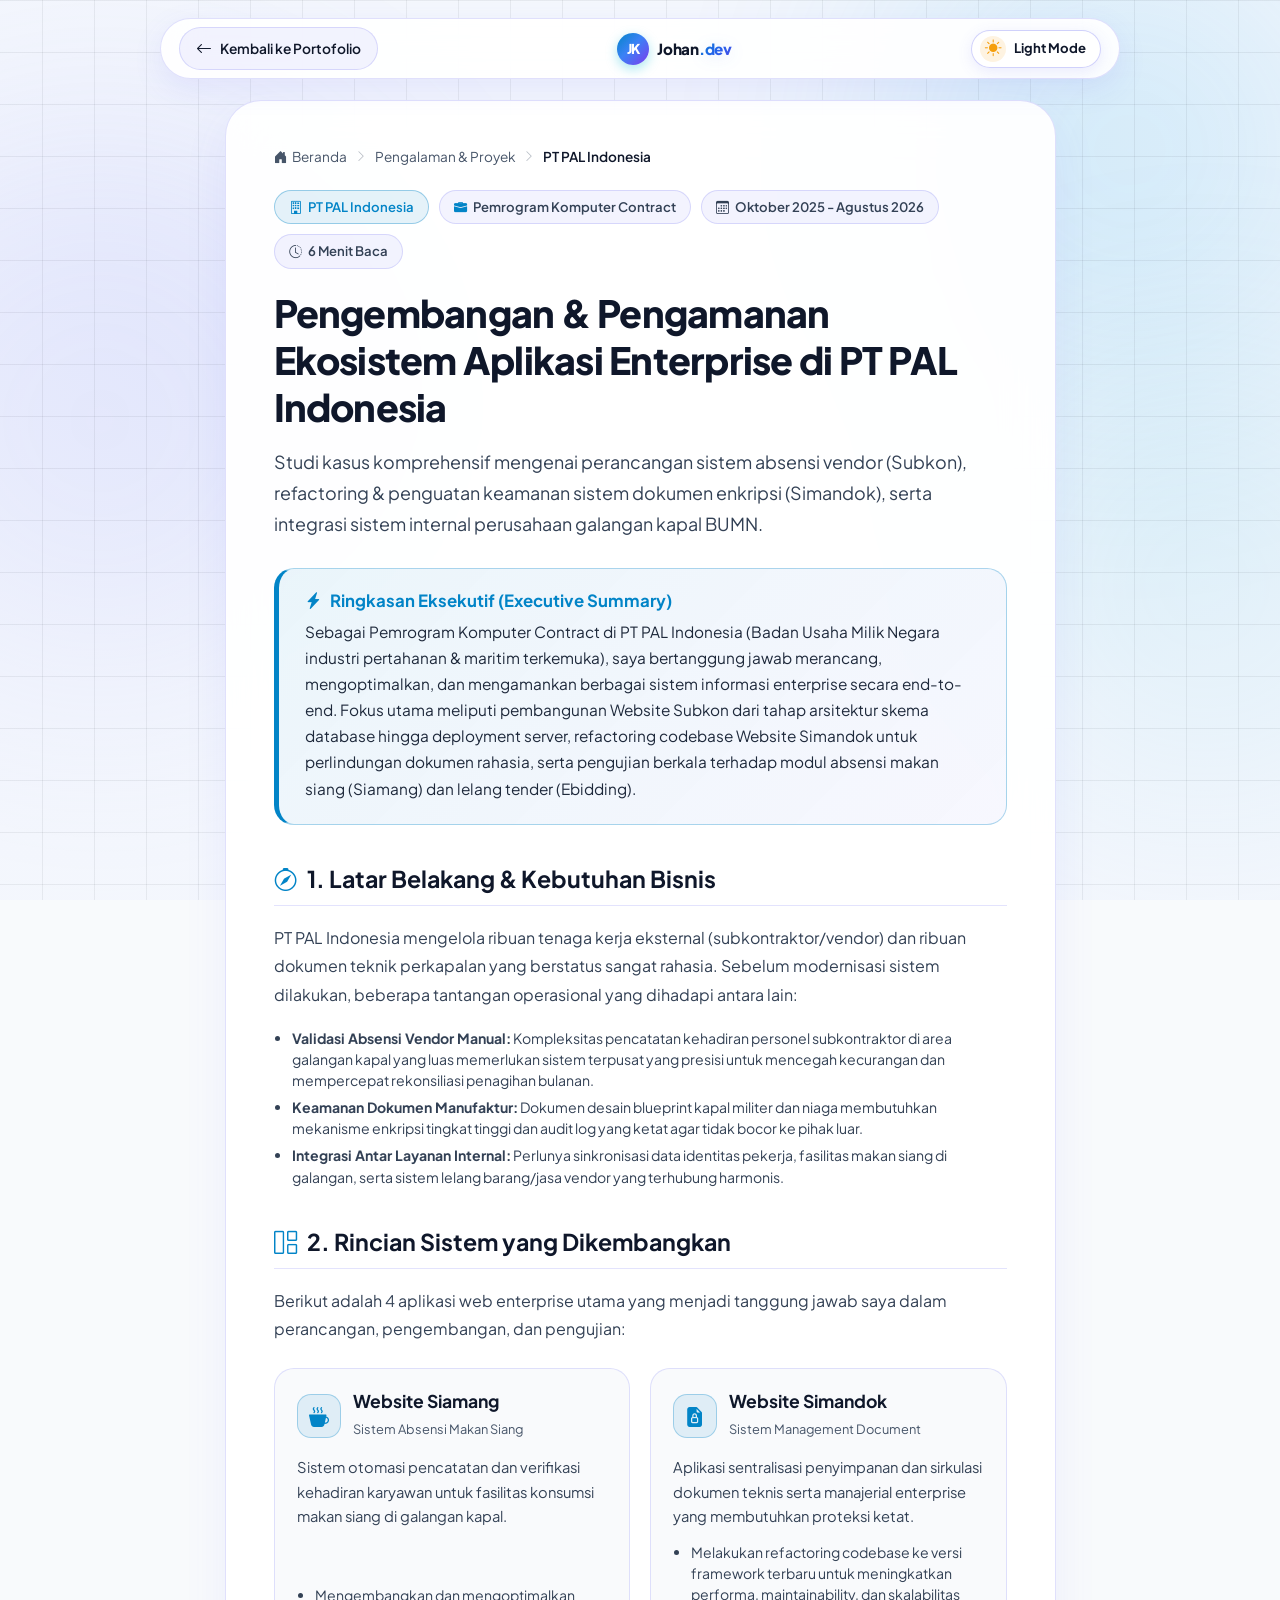
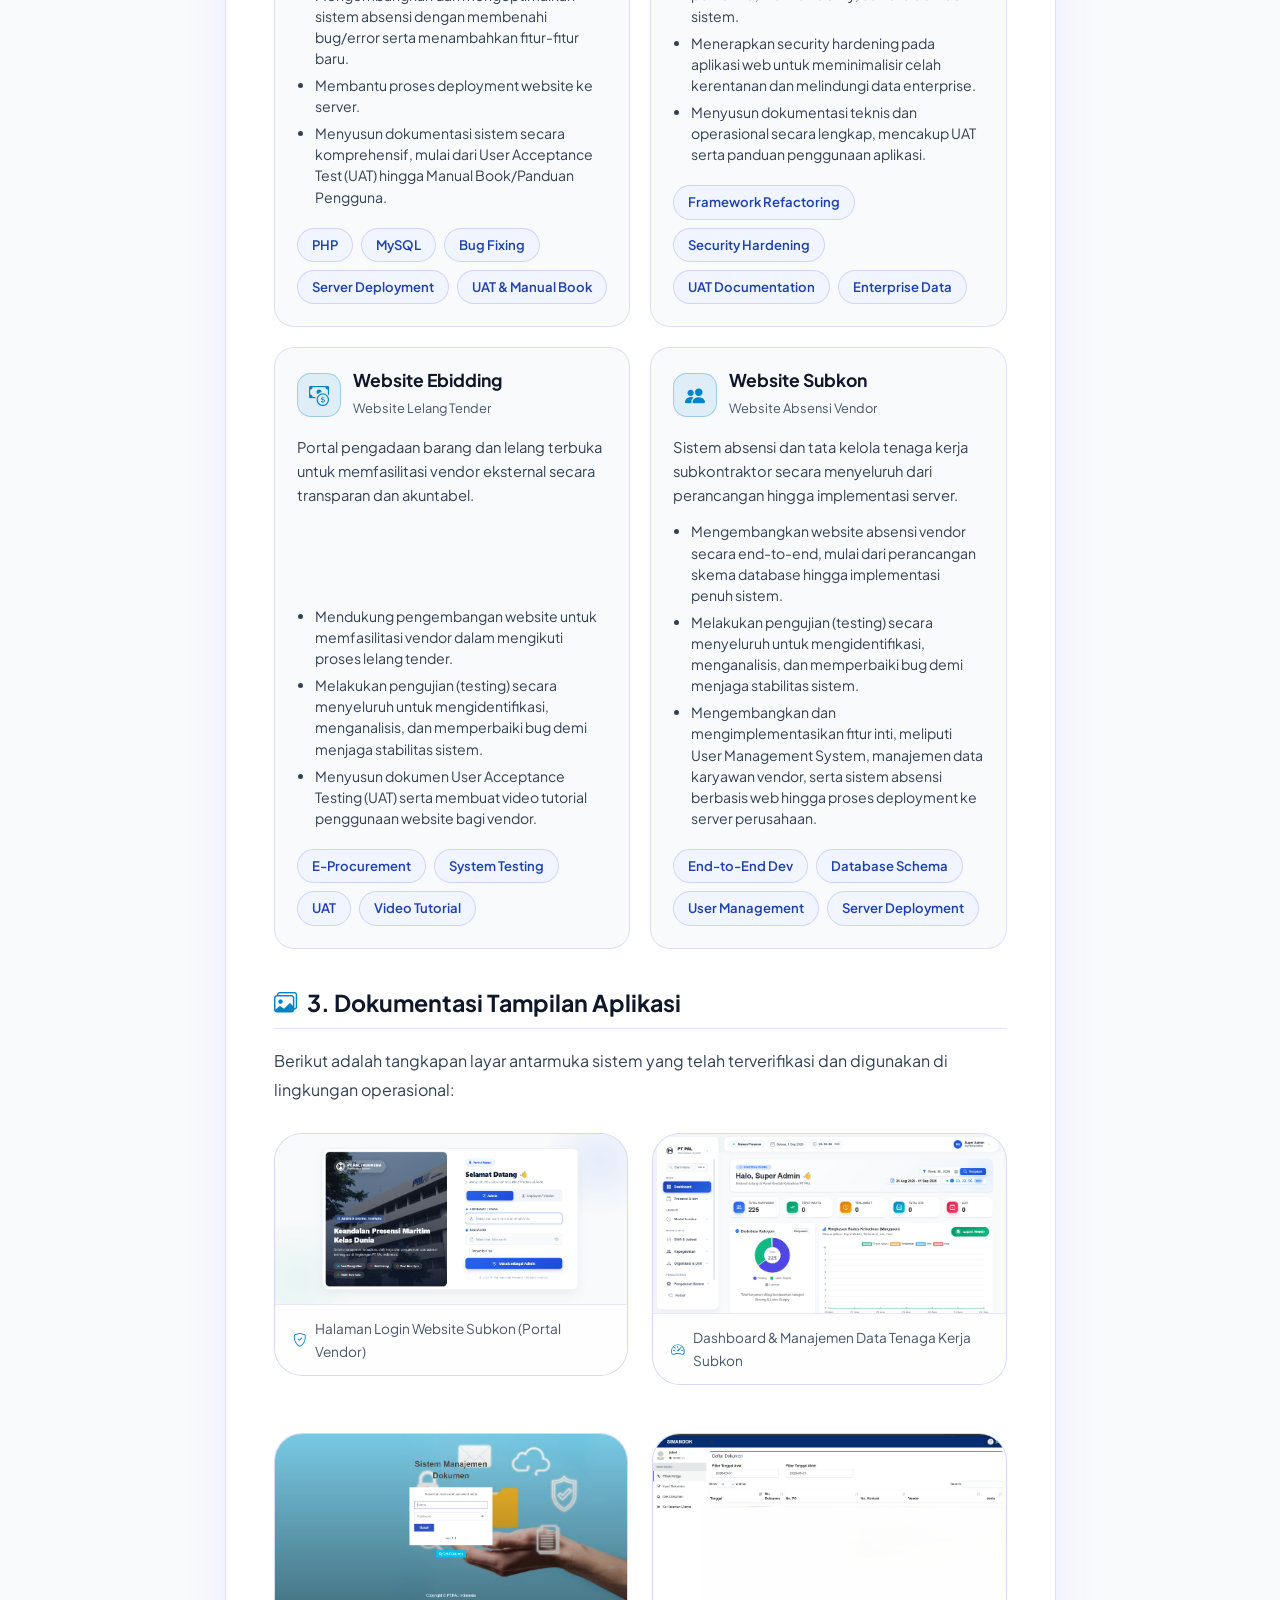
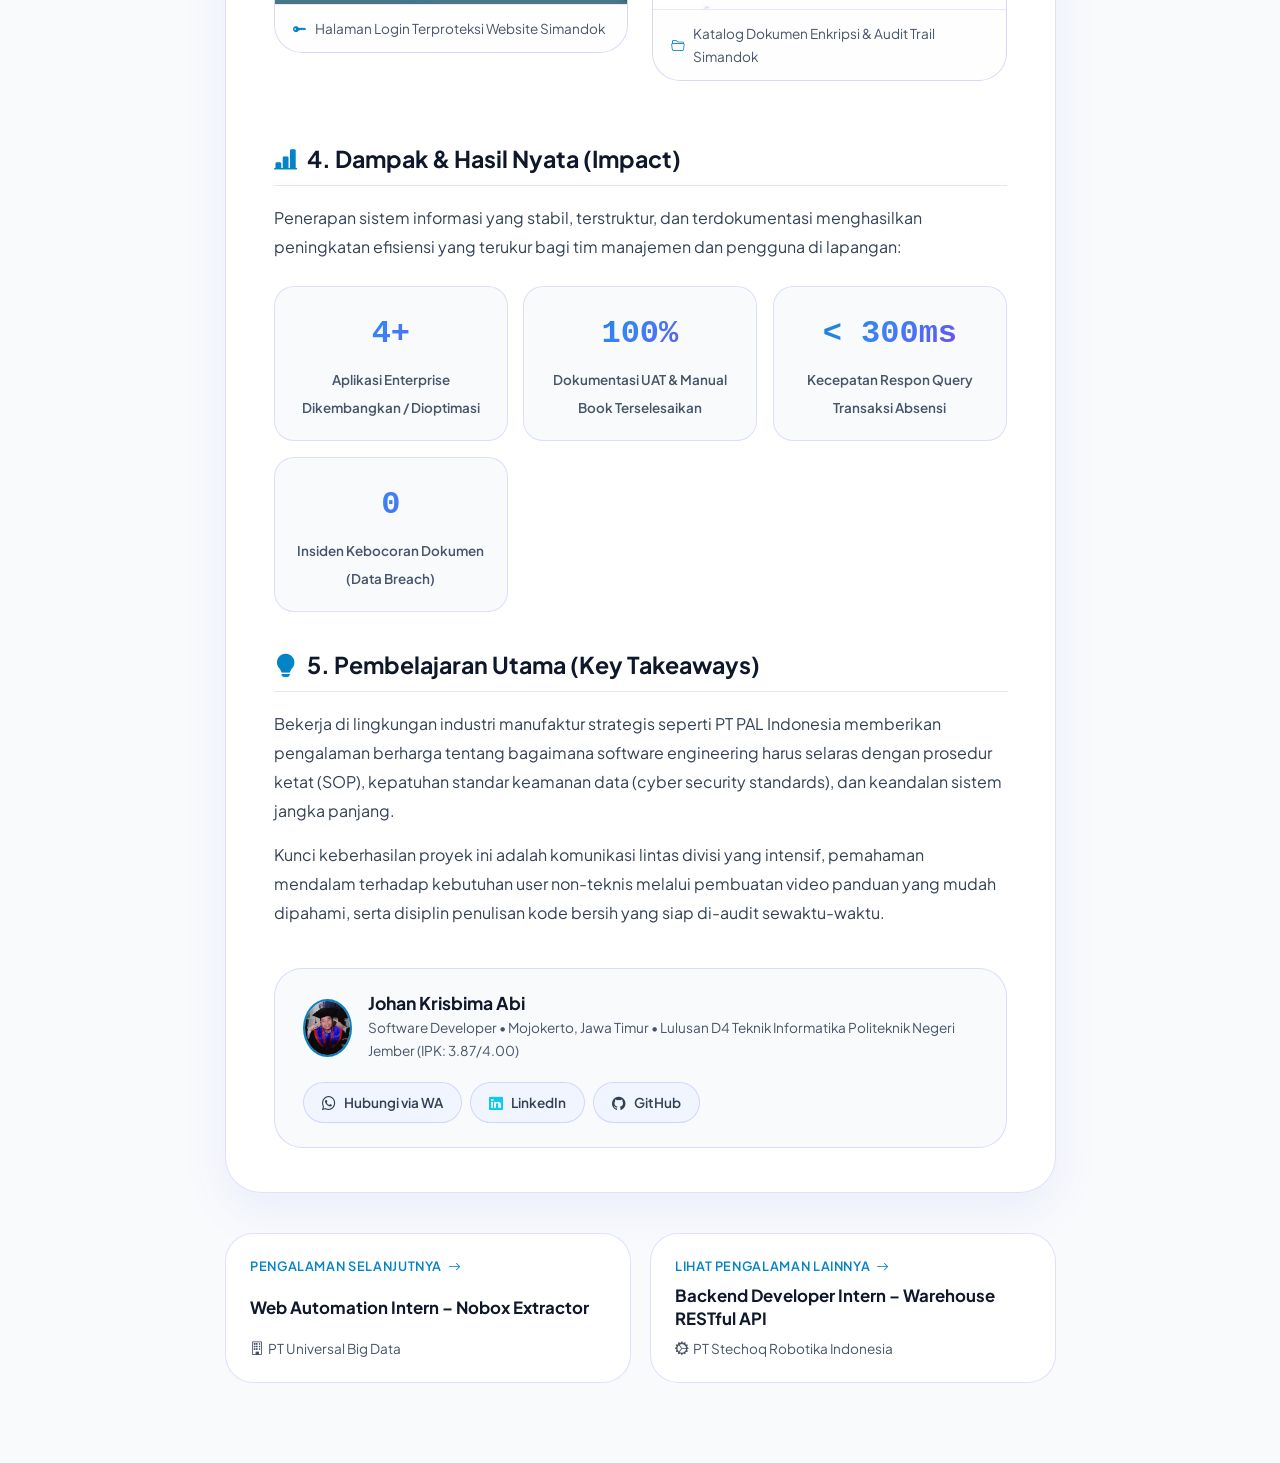
==== commit c8d7d826: "fix: correct typo from Pemprogram to Pemrogram and refine HTML formatting across project pages" ====
--- a/detail-pt-pal.html
+++ b/detail-pt-pal.html
@@ -3,8 +3,8 @@
   <head>
     <meta charset="UTF-8" />
     <meta name="viewport" content="width=device-width, initial-scale=1.0" />
-    <title>Detail Pengalaman: Pemprogram Komputer Contract di PT PAL Indonesia | Johan Krisbima Abi</title>
-    <meta name="description" content="Studi kasus mendalam pengalaman Johan Krisbima Abi sebagai Pemprogram Komputer Contract di PT PAL Indonesia. Mengembangkan Website Subkon, Simandok, Siamang, dan Ebidding." />
+    <title>Detail Pengalaman: Pemrogram Komputer Contract di PT PAL Indonesia | Johan Krisbima Abi</title>
+    <meta name="description" content="Studi kasus mendalam pengalaman Johan Krisbima Abi sebagai Pemrogram Komputer Contract di PT PAL Indonesia. Mengembangkan Website Subkon, Simandok, Siamang, dan Ebidding." />
     <meta name="author" content="Johan Krisbima Abi" />
 
     <!-- Favicon -->
@@ -68,10 +68,8 @@
       <div class="container">
         <div class="row justify-content-center">
           <div class="col-lg-10 col-xl-9">
-            
             <!-- Blog Article Card -->
             <article class="blog-article-card">
-              
               <!-- Breadcrumbs -->
               <nav class="blog-breadcrumbs" aria-label="breadcrumb">
                 <a href="index.html"><i class="bi bi-house-door-fill me-1"></i>Beranda</a>
@@ -89,7 +87,7 @@
                 </span>
                 <span class="blog-pill-meta">
                   <i class="bi bi-briefcase-fill text-cyan"></i>
-                  <span>Pemprogram Komputer Contract</span>
+                  <span>Pemrogram Komputer Contract</span>
                 </span>
                 <span class="blog-pill-meta">
                   <i class="bi bi-calendar3"></i>
@@ -102,9 +100,7 @@
               </div>
 
               <!-- Main Title & Lead -->
-              <h1 class="blog-main-title">
-                Pengembangan &amp; Pengamanan Ekosistem Aplikasi Enterprise di PT PAL Indonesia
-              </h1>
+              <h1 class="blog-main-title">Pengembangan &amp; Pengamanan Ekosistem Aplikasi Enterprise di PT PAL Indonesia</h1>
               <p class="blog-subtitle-lead">
                 Studi kasus komprehensif mengenai perancangan sistem absensi vendor (Subkon), refactoring &amp; penguatan keamanan sistem dokumen enkripsi (Simandok), serta integrasi sistem internal perusahaan galangan kapal BUMN.
               </p>
@@ -113,7 +109,9 @@
               <div class="blog-executive-box">
                 <h4><i class="bi bi-lightning-charge-fill"></i> Ringkasan Eksekutif (Executive Summary)</h4>
                 <p>
-                  Sebagai Pemprogram Komputer Contract di PT PAL Indonesia (Badan Usaha Milik Negara industri pertahanan &amp; maritim terkemuka), saya bertanggung jawab merancang, mengoptimalkan, dan mengamankan berbagai sistem informasi enterprise secara end-to-end. Fokus utama meliputi pembangunan Website Subkon dari tahap arsitektur skema database hingga deployment server, refactoring codebase Website Simandok untuk perlindungan dokumen rahasia, serta pengujian berkala terhadap modul absensi makan siang (Siamang) dan lelang tender (Ebidding).
+                  Sebagai Pemrogram Komputer Contract di PT PAL Indonesia (Badan Usaha Milik Negara industri pertahanan &amp; maritim terkemuka), saya bertanggung jawab merancang, mengoptimalkan, dan mengamankan berbagai sistem informasi
+                  enterprise secara end-to-end. Fokus utama meliputi pembangunan Website Subkon dari tahap arsitektur skema database hingga deployment server, refactoring codebase Website Simandok untuk perlindungan dokumen rahasia, serta
+                  pengujian berkala terhadap modul absensi makan siang (Siamang) dan lelang tender (Ebidding).
                 </p>
               </div>
 
@@ -124,10 +122,14 @@
                   <span>1. Latar Belakang &amp; Kebutuhan Bisnis</span>
                 </h2>
                 <p class="blog-body-p">
-                  PT PAL Indonesia mengelola ribuan tenaga kerja eksternal (subkontraktor/vendor) dan ribuan dokumen teknik perkapalan yang berstatus sangat rahasia. Sebelum modernisasi sistem dilakukan, beberapa tantangan operasional yang dihadapi antara lain:
+                  PT PAL Indonesia mengelola ribuan tenaga kerja eksternal (subkontraktor/vendor) dan ribuan dokumen teknik perkapalan yang berstatus sangat rahasia. Sebelum modernisasi sistem dilakukan, beberapa tantangan operasional yang
+                  dihadapi antara lain:
                 </p>
                 <ul class="subsystem-list">
-                  <li><strong>Validasi Absensi Vendor Manual:</strong> Kompleksitas pencatatan kehadiran personel subkontraktor di area galangan kapal yang luas memerlukan sistem terpusat yang presisi untuk mencegah kecurangan dan mempercepat rekonsiliasi penagihan bulanan.</li>
+                  <li>
+                    <strong>Validasi Absensi Vendor Manual:</strong> Kompleksitas pencatatan kehadiran personel subkontraktor di area galangan kapal yang luas memerlukan sistem terpusat yang presisi untuk mencegah kecurangan dan mempercepat
+                    rekonsiliasi penagihan bulanan.
+                  </li>
                   <li><strong>Keamanan Dokumen Manufaktur:</strong> Dokumen desain blueprint kapal militer dan niaga membutuhkan mekanisme enkripsi tingkat tinggi dan audit log yang ketat agar tidak bocor ke pihak luar.</li>
                   <li><strong>Integrasi Antar Layanan Internal:</strong> Perlunya sinkronisasi data identitas pekerja, fasilitas makan siang di galangan, serta sistem lelang barang/jasa vendor yang terhubung harmonis.</li>
                 </ul>
@@ -139,13 +141,10 @@
                   <i class="bi bi-grid-1x2"></i>
                   <span>2. Rincian Sistem yang Dikembangkan</span>
                 </h2>
-                <p class="blog-body-p">
-                  Berikut adalah 4 aplikasi web enterprise utama yang menjadi tanggung jawab saya dalam perancangan, pengembangan, dan pengujian:
-                </p>
+                <p class="blog-body-p">Berikut adalah 4 aplikasi web enterprise utama yang menjadi tanggung jawab saya dalam perancangan, pengembangan, dan pengujian:</p>
 
                 <!-- Subsystem Cards Grid (Exact from CV) -->
                 <div class="blog-grid-cards">
-                  
                   <!-- Project 1: Website Siamang -->
                   <div class="blog-subsystem-card">
                     <div class="subsystem-header">
@@ -157,9 +156,7 @@
                         <span class="subsystem-role">Sistem Absensi Makan Siang</span>
                       </div>
                     </div>
-                    <p class="subsystem-desc">
-                      Sistem otomasi pencatatan dan verifikasi kehadiran karyawan untuk fasilitas konsumsi makan siang di galangan kapal.
-                    </p>
+                    <p class="subsystem-desc">Sistem otomasi pencatatan dan verifikasi kehadiran karyawan untuk fasilitas konsumsi makan siang di galangan kapal.</p>
                     <ul class="subsystem-list">
                       <li>Mengembangkan dan mengoptimalkan sistem absensi dengan membenahi bug/error serta menambahkan fitur-fitur baru.</li>
                       <li>Membantu proses deployment website ke server.</li>
@@ -185,9 +182,7 @@
                         <span class="subsystem-role">Sistem Management Document</span>
                       </div>
                     </div>
-                    <p class="subsystem-desc">
-                      Aplikasi sentralisasi penyimpanan dan sirkulasi dokumen teknis serta manajerial enterprise yang membutuhkan proteksi ketat.
-                    </p>
+                    <p class="subsystem-desc">Aplikasi sentralisasi penyimpanan dan sirkulasi dokumen teknis serta manajerial enterprise yang membutuhkan proteksi ketat.</p>
                     <ul class="subsystem-list">
                       <li>Melakukan refactoring codebase ke versi framework terbaru untuk meningkatkan performa, maintainability, dan skalabilitas sistem.</li>
                       <li>Menerapkan security hardening pada aplikasi web untuk meminimalisir celah kerentanan dan melindungi data enterprise.</li>
@@ -212,9 +207,7 @@
                         <span class="subsystem-role">Website Lelang Tender</span>
                       </div>
                     </div>
-                    <p class="subsystem-desc">
-                      Portal pengadaan barang dan lelang terbuka untuk memfasilitasi vendor eksternal secara transparan dan akuntabel.
-                    </p>
+                    <p class="subsystem-desc">Portal pengadaan barang dan lelang terbuka untuk memfasilitasi vendor eksternal secara transparan dan akuntabel.</p>
                     <ul class="subsystem-list">
                       <li>Mendukung pengembangan website untuk memfasilitasi vendor dalam mengikuti proses lelang tender.</li>
                       <li>Melakukan pengujian (testing) secara menyeluruh untuk mengidentifikasi, menganalisis, dan memperbaiki bug demi menjaga stabilitas sistem.</li>
@@ -239,9 +232,7 @@
                         <span class="subsystem-role">Website Absensi Vendor</span>
                       </div>
                     </div>
-                    <p class="subsystem-desc">
-                      Sistem absensi dan tata kelola tenaga kerja subkontraktor secara menyeluruh dari perancangan hingga implementasi server.
-                    </p>
+                    <p class="subsystem-desc">Sistem absensi dan tata kelola tenaga kerja subkontraktor secara menyeluruh dari perancangan hingga implementasi server.</p>
                     <ul class="subsystem-list">
                       <li>Mengembangkan website absensi vendor secara end-to-end, mulai dari perancangan skema database hingga implementasi penuh sistem.</li>
                       <li>Melakukan pengujian (testing) secara menyeluruh untuk mengidentifikasi, menganalisis, dan memperbaiki bug demi menjaga stabilitas sistem.</li>
@@ -254,7 +245,6 @@
                       <span class="tag-pill">Server Deployment</span>
                     </div>
                   </div>
-
                 </div>
               </section>
 
@@ -264,9 +254,7 @@
                   <i class="bi bi-images"></i>
                   <span>3. Dokumentasi Tampilan Aplikasi</span>
                 </h2>
-                <p class="blog-body-p">
-                  Berikut adalah tangkapan layar antarmuka sistem yang telah terverifikasi dan digunakan di lingkungan operasional:
-                </p>
+                <p class="blog-body-p">Berikut adalah tangkapan layar antarmuka sistem yang telah terverifikasi dan digunakan di lingkungan operasional:</p>
 
                 <div class="blog-gallery-showcase">
                   <div class="row g-4">
@@ -319,9 +307,7 @@
                   <i class="bi bi-bar-chart-line-fill"></i>
                   <span>4. Dampak &amp; Hasil Nyata (Impact)</span>
                 </h2>
-                <p class="blog-body-p">
-                  Penerapan sistem informasi yang stabil, terstruktur, dan terdokumentasi menghasilkan peningkatan efisiensi yang terukur bagi tim manajemen dan pengguna di lapangan:
-                </p>
+                <p class="blog-body-p">Penerapan sistem informasi yang stabil, terstruktur, dan terdokumentasi menghasilkan peningkatan efisiensi yang terukur bagi tim manajemen dan pengguna di lapangan:</p>
 
                 <div class="blog-metrics-row">
                   <div class="blog-metric-card">
@@ -351,10 +337,12 @@
                 </h2>
                 <div class="blog-body-p">
                   <p>
-                    Bekerja di lingkungan industri manufaktur strategis seperti PT PAL Indonesia memberikan pengalaman berharga tentang bagaimana software engineering harus selaras dengan prosedur ketat (SOP), kepatuhan standar keamanan data (cyber security standards), dan keandalan sistem jangka panjang.
+                    Bekerja di lingkungan industri manufaktur strategis seperti PT PAL Indonesia memberikan pengalaman berharga tentang bagaimana software engineering harus selaras dengan prosedur ketat (SOP), kepatuhan standar keamanan
+                    data (cyber security standards), dan keandalan sistem jangka panjang.
                   </p>
                   <p class="mb-0">
-                    Kunci keberhasilan proyek ini adalah komunikasi lintas divisi yang intensif, pemahaman mendalam terhadap kebutuhan user non-teknis melalui pembuatan video panduan yang mudah dipahami, serta disiplin penulisan kode bersih yang siap di-audit sewaktu-waktu.
+                    Kunci keberhasilan proyek ini adalah komunikasi lintas divisi yang intensif, pemahaman mendalam terhadap kebutuhan user non-teknis melalui pembuatan video panduan yang mudah dipahami, serta disiplin penulisan kode bersih
+                    yang siap di-audit sewaktu-waktu.
                   </p>
                 </div>
               </section>
@@ -383,7 +371,6 @@
                   </a>
                 </div>
               </div>
-
             </article>
 
             <!-- Previous / Next Experience Switcher -->
@@ -406,7 +393,6 @@
                 <div class="blog-switch-company"><i class="bi bi-gear-wide-connected me-1"></i>PT Stechoq Robotika Indonesia</div>
               </a>
             </div>
-
           </div>
         </div>
       </div>
--- a/style.css
+++ b/style.css
@@ -31,6 +31,10 @@
   --border-glass: rgba(255, 255, 255, 0.08);
   --border-active: rgba(0, 245, 212, 0.4);
   
+  /* Background Technical Grid */
+  --bg-grid-line: rgba(255, 255, 255, 0.075);
+  --bg-grid-size: 52px;
+  
   /* Rounded Radii */
   --radius-xs: 8px;
   --radius-sm: 14px;
@@ -72,6 +76,10 @@
   --border-glass: rgba(99, 102, 241, 0.18);
   --border-active: rgba(2, 132, 199, 0.5);
   
+  /* Background Technical Grid (Light Mode) */
+  --bg-grid-line: rgba(15, 23, 42, 0.065);
+  --bg-grid-size: 52px;
+  
   /* Shadows with soft chromatic ambient diffusion */
   --shadow-sm: 0 4px 14px rgba(99, 102, 241, 0.08);
   --shadow-md: 0 10px 30px rgba(99, 102, 241, 0.12);
@@ -103,7 +111,7 @@
   transition: background-color 0.3s ease, color 0.3s ease;
 }
 
-/* Ambient Background Lights */
+/* Ambient Background Lights & Developer Grid Overlay */
 .bg-ambient {
   position: fixed;
   top: 0;
@@ -113,13 +121,41 @@
   pointer-events: none;
   z-index: 0;
   overflow: hidden;
-}
-
+  background-color: var(--bg-dark);
+}
+
+/* Ambient Color Orbs */
 .ambient-orb {
   position: absolute;
   border-radius: 50%;
   filter: blur(120px);
-  opacity: 0.25;
+  opacity: 0.22;
+  z-index: 0;
+}
+
+/* Soft Ambient Radial Vignette for Depth */
+.bg-ambient::after {
+  content: '';
+  position: absolute;
+  inset: 0;
+  background: radial-gradient(ellipse 90% 70% at 50% 20%, transparent 35%, var(--bg-dark) 92%);
+  opacity: 0.55;
+  z-index: 1;
+  pointer-events: none;
+}
+
+/* Crisp Technical Grid Lines (Horizontal & Vertical) */
+.bg-ambient::before {
+  content: '';
+  position: absolute;
+  inset: 0;
+  background-image: 
+    linear-gradient(to right, var(--bg-grid-line) 1px, transparent 1px),
+    linear-gradient(to bottom, var(--bg-grid-line) 1px, transparent 1px);
+  background-size: var(--bg-grid-size) var(--bg-grid-size);
+  background-position: center top;
+  z-index: 2;
+  pointer-events: none;
 }
 
 .orb-1 {
@@ -449,6 +485,50 @@
 }
 
 /* ==========================================================================
+   Hero Initial Entrance Animations (Saat Pertama Kali Buka)
+   ========================================================================== */
+@keyframes heroEntranceFadeUp {
+  0% {
+    opacity: 0;
+    transform: translateY(28px);
+    filter: blur(6px);
+  }
+  100% {
+    opacity: 1;
+    transform: translateY(0);
+    filter: blur(0);
+  }
+}
+
+@keyframes heroEntranceScale {
+  0% {
+    opacity: 0;
+    transform: scale(0.92) translateY(24px);
+    filter: blur(8px);
+  }
+  100% {
+    opacity: 1;
+    transform: scale(1) translateY(0);
+    filter: blur(0);
+  }
+}
+
+@keyframes navbarEntrance {
+  0% {
+    opacity: 0;
+    transform: translateY(-24px);
+  }
+  100% {
+    opacity: 1;
+    transform: translateY(0);
+  }
+}
+
+.floating-navbar-container {
+  animation: navbarEntrance 0.85s cubic-bezier(0.16, 1, 0.3, 1) forwards;
+}
+
+/* ==========================================================================
    Hero Section
    ========================================================================== */
 .hero-section {
@@ -458,6 +538,38 @@
   position: relative;
   padding-top: 130px;
   padding-bottom: 70px;
+}
+
+.hero-section .status-badge {
+  animation: heroEntranceFadeUp 0.8s cubic-bezier(0.16, 1, 0.3, 1) 0.12s both;
+}
+
+.hero-section .hero-title {
+  animation: heroEntranceFadeUp 0.85s cubic-bezier(0.16, 1, 0.3, 1) 0.22s both;
+}
+
+.hero-section .hero-role-wrapper {
+  animation: heroEntranceFadeUp 0.85s cubic-bezier(0.16, 1, 0.3, 1) 0.32s both;
+}
+
+.hero-section .hero-desc {
+  animation: heroEntranceFadeUp 0.85s cubic-bezier(0.16, 1, 0.3, 1) 0.42s both;
+}
+
+.hero-section .hero-tech-chips {
+  animation: heroEntranceFadeUp 0.85s cubic-bezier(0.16, 1, 0.3, 1) 0.52s both;
+}
+
+.hero-section .hero-cta-group {
+  animation: heroEntranceFadeUp 0.85s cubic-bezier(0.16, 1, 0.3, 1) 0.62s both;
+}
+
+.hero-section .hero-stats-bar {
+  animation: heroEntranceFadeUp 0.85s cubic-bezier(0.16, 1, 0.3, 1) 0.72s both;
+}
+
+.hero-section .hero-avatar-wrapper {
+  animation: heroEntranceScale 0.95s cubic-bezier(0.16, 1, 0.3, 1) 0.3s both;
 }
 
 .status-badge {
@@ -4316,7 +4428,70 @@
   color: #0f172a;
 }
 
-
-
-
-
+/* ==========================================================================
+   Interactive Scroll Reveal Animations (Setiap Scroll Content)
+   ========================================================================== */
+.reveal-init .reveal-on-scroll {
+  opacity: 0;
+  transform: translateY(32px);
+  filter: blur(4px);
+  transition: 
+    opacity 0.75s cubic-bezier(0.16, 1, 0.3, 1),
+    transform 0.75s cubic-bezier(0.16, 1, 0.3, 1),
+    filter 0.75s cubic-bezier(0.16, 1, 0.3, 1);
+  will-change: opacity, transform, filter;
+}
+
+.reveal-init .reveal-on-scroll.revealed {
+  opacity: 1;
+  transform: translateY(0);
+  filter: blur(0);
+}
+
+/* Directional & Scale Variants */
+.reveal-init .reveal-on-scroll.reveal-left {
+  transform: translateX(-36px);
+}
+.reveal-init .reveal-on-scroll.reveal-left.revealed {
+  transform: translateX(0);
+}
+
+.reveal-init .reveal-on-scroll.reveal-right {
+  transform: translateX(36px);
+}
+.reveal-init .reveal-on-scroll.reveal-right.revealed {
+  transform: translateX(0);
+}
+
+.reveal-init .reveal-on-scroll.reveal-scale {
+  transform: scale(0.92) translateY(24px);
+}
+.reveal-init .reveal-on-scroll.reveal-scale.revealed {
+  transform: scale(1) translateY(0);
+}
+
+/* Staggered Cascade Delays for Grid Cards */
+.reveal-init .reveal-delay-1 { transition-delay: 0.08s; }
+.reveal-init .reveal-delay-2 { transition-delay: 0.16s; }
+.reveal-init .reveal-delay-3 { transition-delay: 0.24s; }
+.reveal-init .reveal-delay-4 { transition-delay: 0.32s; }
+.reveal-init .reveal-delay-5 { transition-delay: 0.40s; }
+.reveal-init .reveal-delay-6 { transition-delay: 0.48s; }
+
+/* Accessibility fallback */
+@media (prefers-reduced-motion: reduce) {
+  .floating-navbar-container,
+  .hero-section *,
+  .reveal-init .reveal-on-scroll {
+    animation: none !important;
+    transition: none !important;
+    opacity: 1 !important;
+    transform: none !important;
+    filter: none !important;
+  }
+}
+
+
+
+
+
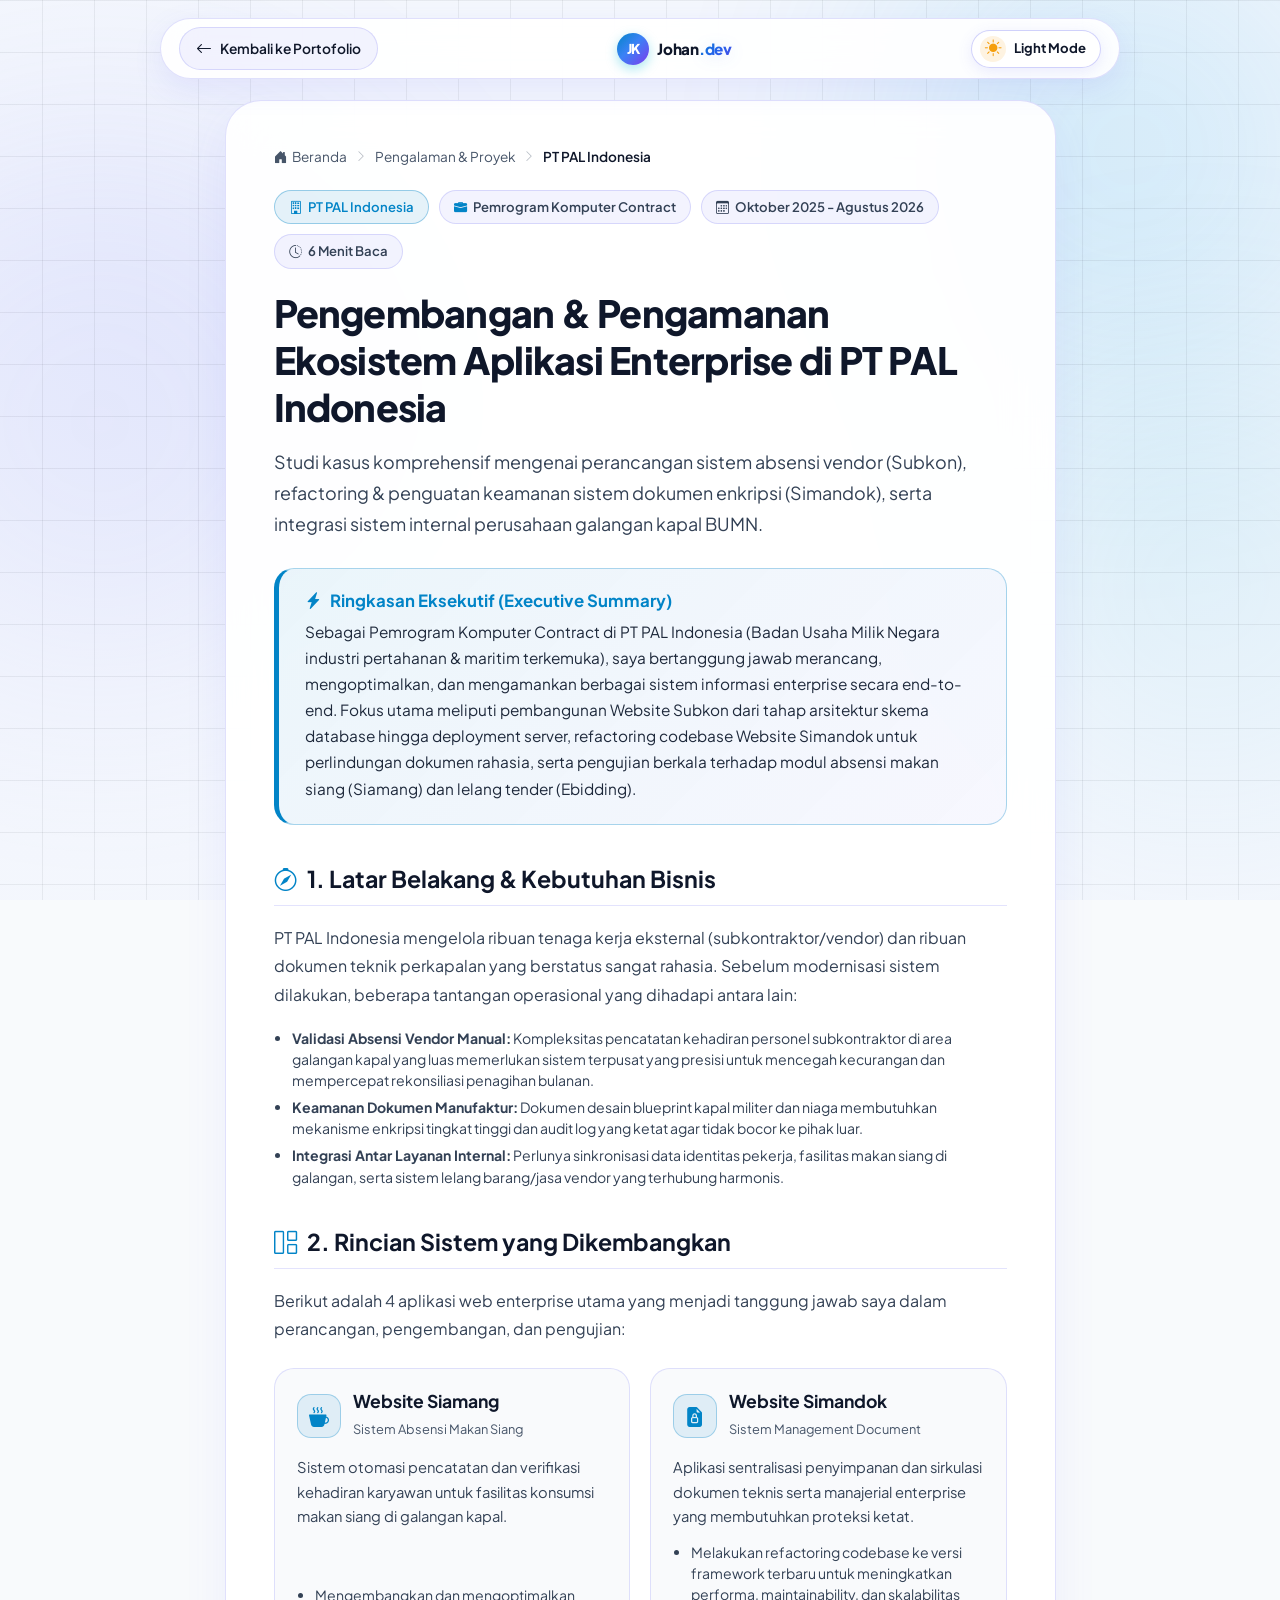
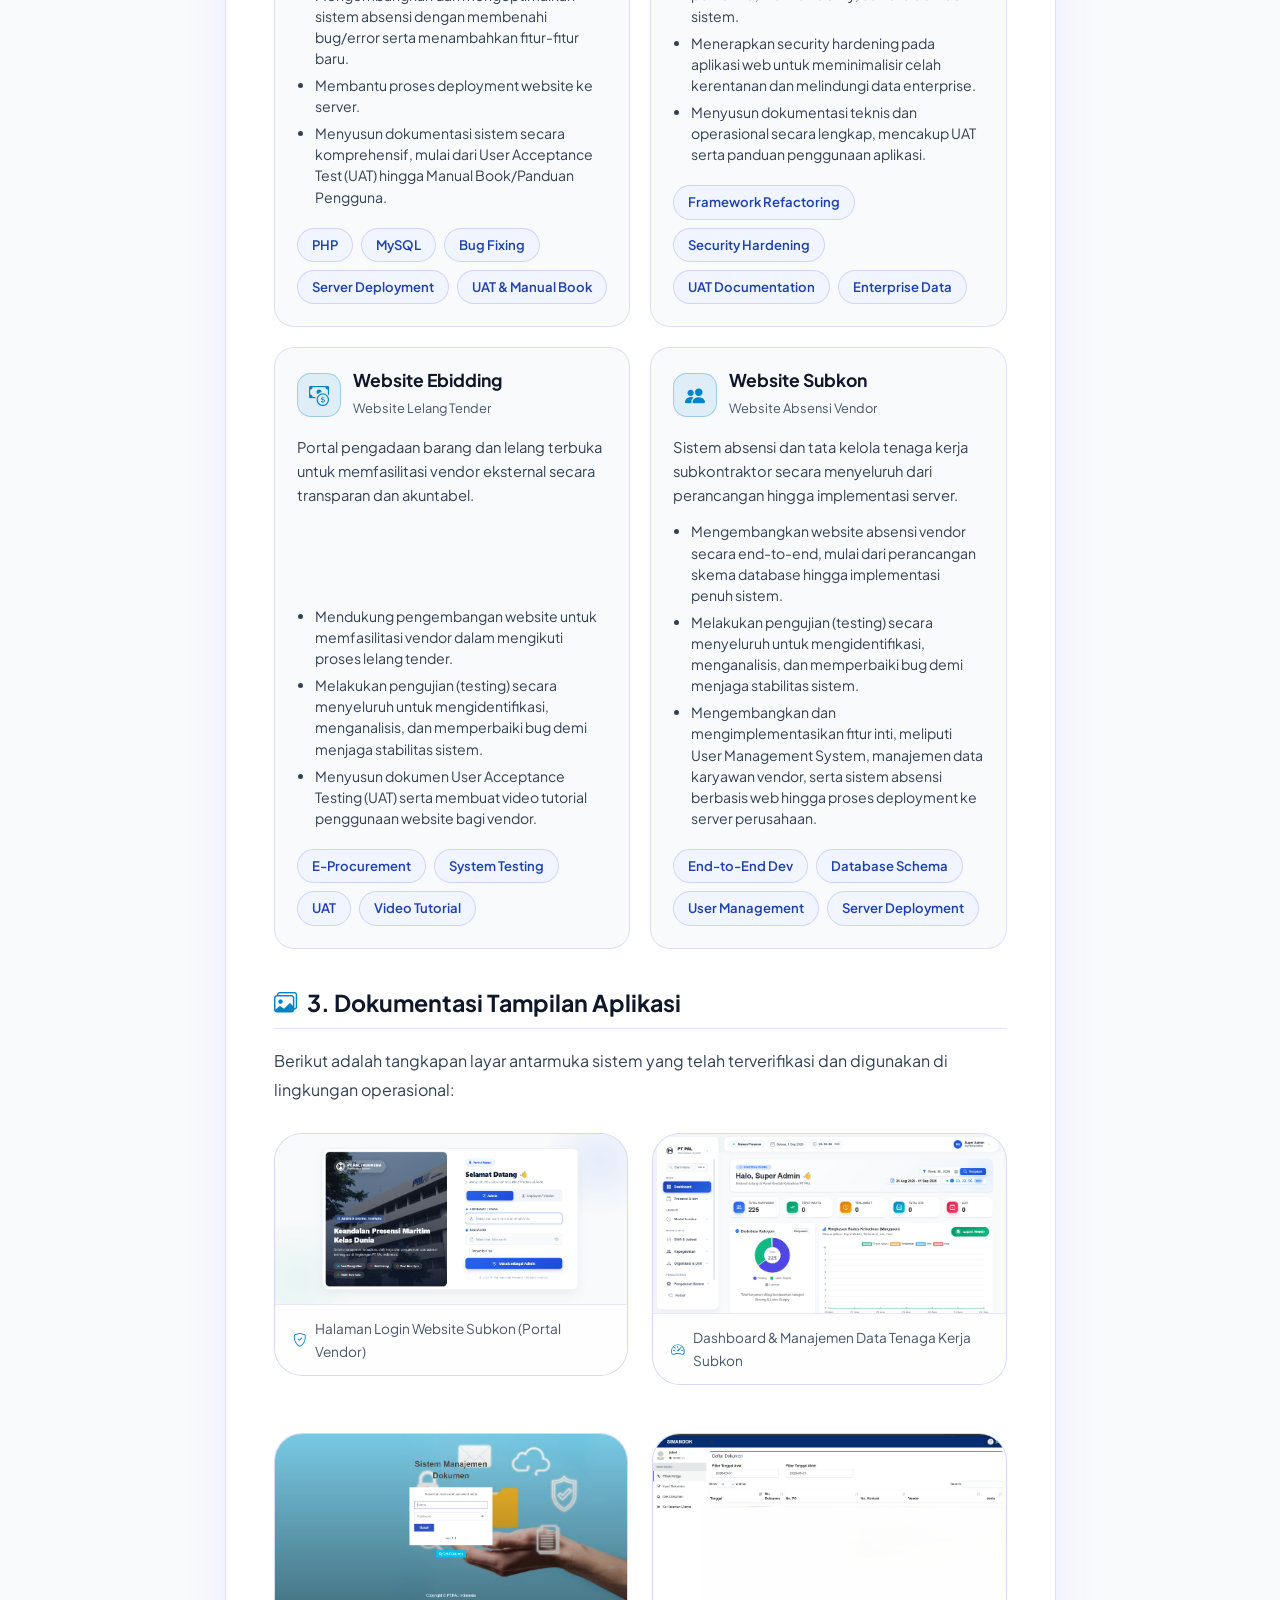
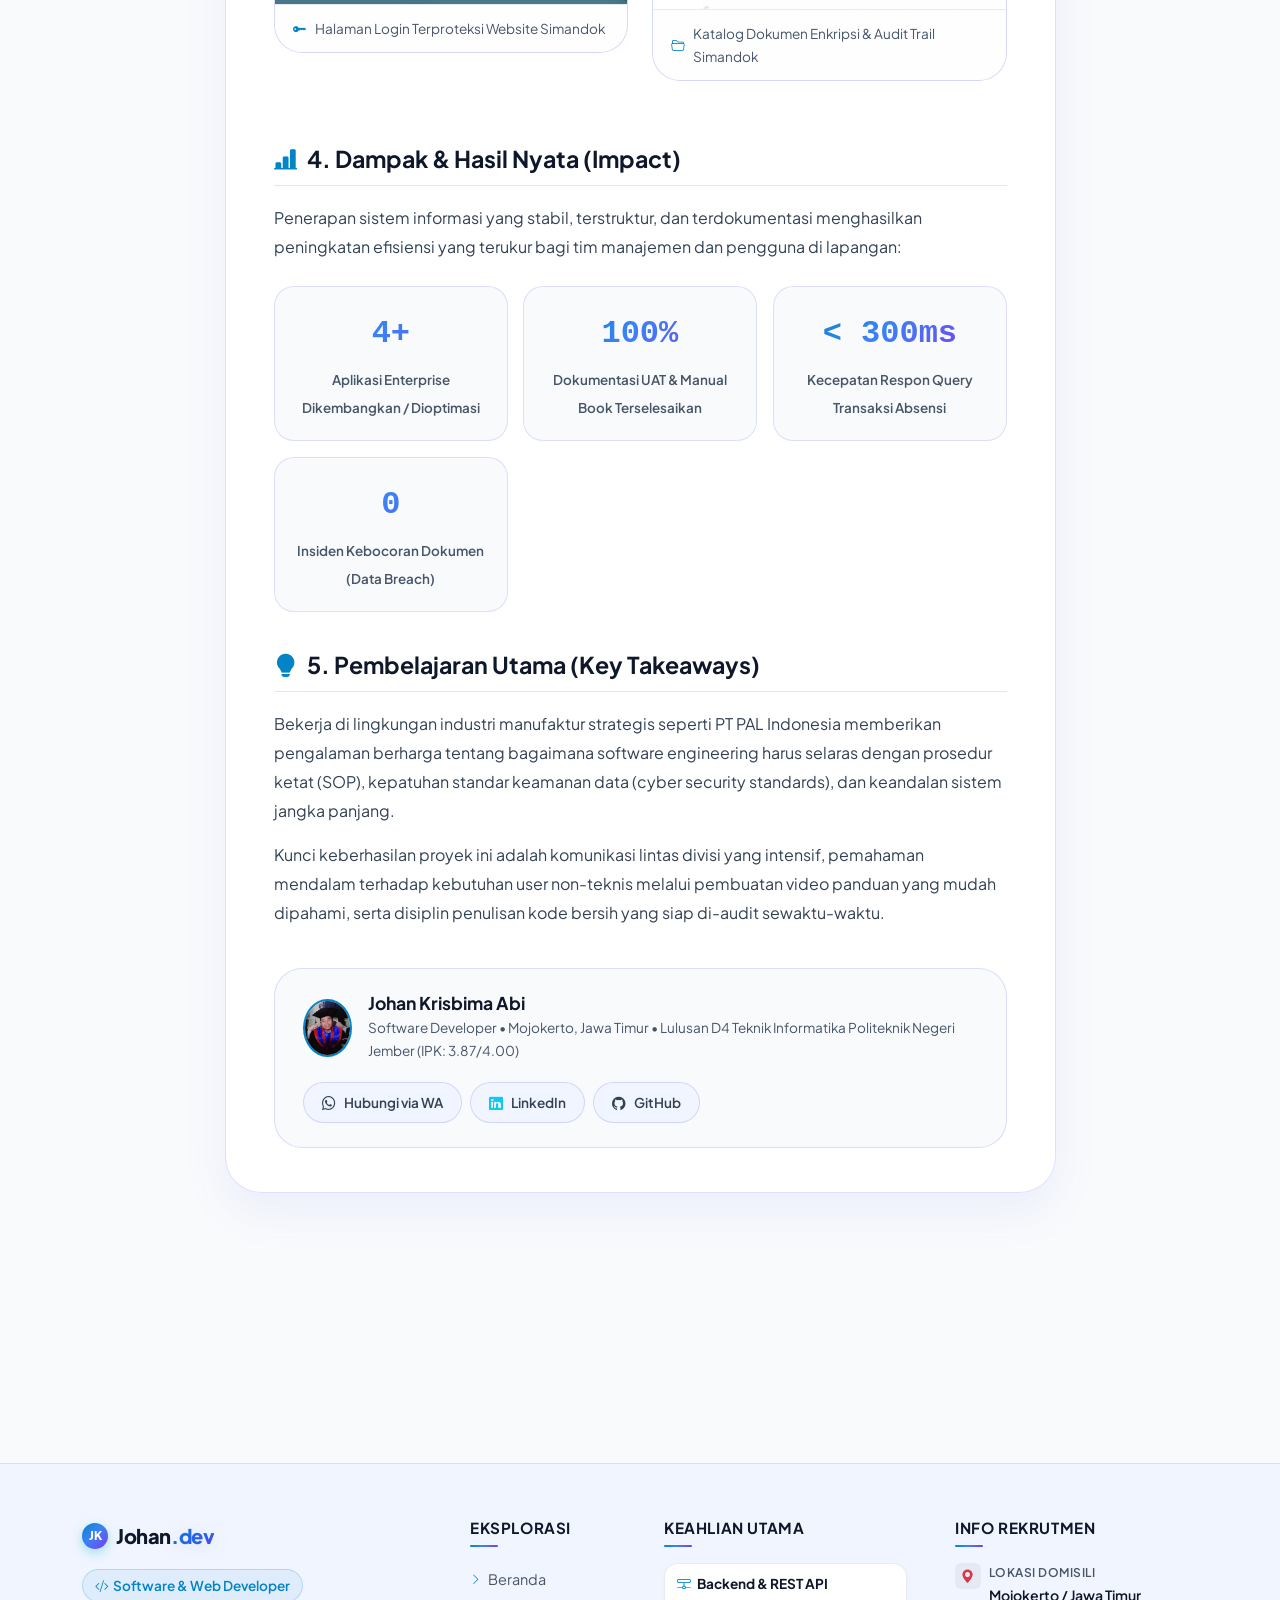
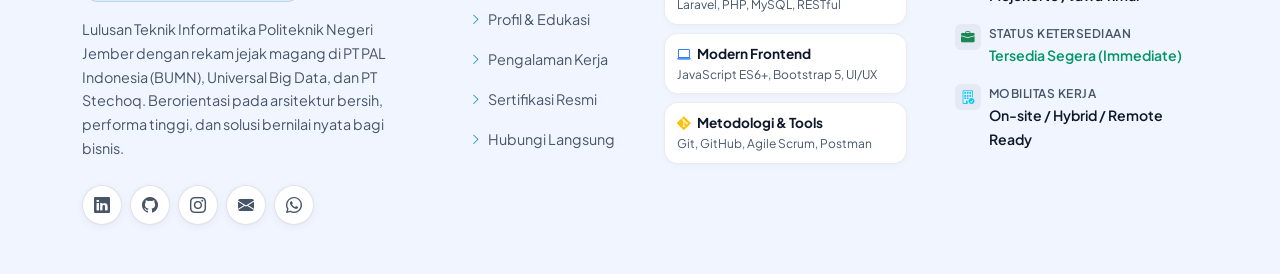
==== commit f287374a: "feat: replace footer with a comprehensive recruiter-ready design and update layout styles" ====
--- a/detail-pt-pal.html
+++ b/detail-pt-pal.html
@@ -398,6 +398,133 @@
       </div>
     </main>
 
+    <!-- =========================================================================
+         PROFESSIONAL RECRUITER-READY FOOTER
+         ========================================================================= -->
+    <footer class="footer-rounded" id="mainFooter">
+      <div class="container position-relative">
+        <!-- Main 4-Column Footer Content -->
+        <div class="footer-main-grid pb-4">
+          <div class="row g-4 g-xl-5">
+            <!-- Column 1: Brand & Professional Summary -->
+            <div class="col-12 col-md-6 col-lg-4">
+              <div class="footer-brand-block">
+                <a href="index.html#home" class="footer-brand-title d-inline-flex align-items-center gap-2 mb-3 text-decoration-none">
+                  <span class="brand-avatar-mini brand-avatar-footer">JK</span>
+                  <span class="footer-brand-name">Johan<span class="text-gradient">.dev</span></span>
+                </a>
+                <div class="footer-role-badge mb-3"><i class="bi bi-code-slash text-cyan me-1"></i> Software &amp; Web Developer</div>
+                <p class="footer-bio-text mb-4">
+                  Lulusan Teknik Informatika Politeknik Negeri Jember dengan rekam jejak magang di PT PAL Indonesia (BUMN), Universal Big Data, dan PT Stechoq. Berorientasi pada arsitektur bersih, performa tinggi, dan solusi bernilai nyata
+                  bagi bisnis.
+                </p>
+
+                <!-- Direct Social & Professional Channels -->
+                <div class="footer-social-row d-flex align-items-center gap-2">
+                  <a href="https://www.linkedin.com/in/johan-krisbima-abi/" target="_blank" class="footer-social-icon in" aria-label="LinkedIn Profile" title="LinkedIn Profile">
+                    <i class="bi bi-linkedin"></i>
+                  </a>
+                  <a href="https://github.com/JohanKrisbima" target="_blank" class="footer-social-icon gh" aria-label="GitHub Profile" title="GitHub Profile">
+                    <i class="bi bi-github"></i>
+                  </a>
+                  <a href="https://instagram.com/johankrisbima" target="_blank" class="footer-social-icon ig" aria-label="Instagram Profile" title="Instagram Profile">
+                    <i class="bi bi-instagram"></i>
+                  </a>
+                  <a href="mailto:johankrisbima77@gmail.com" class="footer-social-icon em" aria-label="Email Resmi" title="Email: johankrisbima77@gmail.com">
+                    <i class="bi bi-envelope-fill"></i>
+                  </a>
+                  <a href="https://wa.me/6287851865091" target="_blank" class="footer-social-icon wa" aria-label="WhatsApp" title="WhatsApp Langsung">
+                    <i class="bi bi-whatsapp"></i>
+                  </a>
+                </div>
+              </div>
+            </div>
+
+            <!-- Column 2: Quick Navigation -->
+            <div class="col-12 col-sm-6 col-lg-2">
+              <div class="footer-links-block">
+                <h4 class="footer-col-heading mb-3">
+                  <span>Eksplorasi</span>
+                </h4>
+                <ul class="footer-nav-list list-unstyled mb-0">
+                  <li>
+                    <a href="index.html#home"><i class="bi bi-chevron-right"></i> Beranda</a>
+                  </li>
+                  <li>
+                    <a href="index.html#about"><i class="bi bi-chevron-right"></i> Profil &amp; Edukasi</a>
+                  </li>
+                  <li>
+                    <a href="index.html#project"><i class="bi bi-chevron-right"></i> Pengalaman Kerja</a>
+                  </li>
+                  <li>
+                    <a href="index.html#sertifikat"><i class="bi bi-chevron-right"></i> Sertifikasi Resmi</a>
+                  </li>
+                  <li>
+                    <a href="index.html#contact"><i class="bi bi-chevron-right"></i> Hubungi Langsung</a>
+                  </li>
+                </ul>
+              </div>
+            </div>
+
+            <!-- Column 3: Tech Competencies (HR/Tech Lead Focused) -->
+            <div class="col-12 col-sm-6 col-lg-3">
+              <div class="footer-links-block">
+                <h4 class="footer-col-heading mb-3">
+                  <span>Keahlian Utama</span>
+                </h4>
+                <div class="footer-skill-tags d-flex flex-column gap-2">
+                  <div class="footer-skill-item">
+                    <div class="skill-name"><i class="bi bi-hdd-network text-cyan me-1"></i> Backend &amp; REST API</div>
+                    <div class="skill-detail">Laravel, PHP, MySQL, RESTful</div>
+                  </div>
+                  <div class="footer-skill-item">
+                    <div class="skill-name"><i class="bi bi-laptop text-primary me-1"></i> Modern Frontend</div>
+                    <div class="skill-detail">JavaScript ES6+, Bootstrap 5, UI/UX</div>
+                  </div>
+                  <div class="footer-skill-item">
+                    <div class="skill-name"><i class="bi bi-git text-warning me-1"></i> Metodologi &amp; Tools</div>
+                    <div class="skill-detail">Git, GitHub, Agile Scrum, Postman</div>
+                  </div>
+                </div>
+              </div>
+            </div>
+
+            <!-- Column 4: HR Quick Facts & Contact Info -->
+            <div class="col-12 col-md-6 col-lg-3">
+              <div class="footer-links-block">
+                <h4 class="footer-col-heading mb-3">
+                  <span>Info Rekrutmen</span>
+                </h4>
+                <div class="footer-recruiter-facts d-flex flex-column gap-3">
+                  <div class="recruiter-fact-item d-flex align-items-start gap-2">
+                    <div class="fact-icon-box flex-shrink-0 text-danger"><i class="bi bi-geo-alt-fill"></i></div>
+                    <div>
+                      <div class="fact-label">Lokasi Domisili</div>
+                      <div class="fact-value">Mojokerto / Jawa Timur</div>
+                    </div>
+                  </div>
+                  <div class="recruiter-fact-item d-flex align-items-start gap-2">
+                    <div class="fact-icon-box flex-shrink-0 text-success"><i class="bi bi-briefcase-fill"></i></div>
+                    <div>
+                      <div class="fact-label">Status Ketersediaan</div>
+                      <div class="fact-value fact-highlight-status">Tersedia Segera (Immediate)</div>
+                    </div>
+                  </div>
+                  <div class="recruiter-fact-item d-flex align-items-start gap-2">
+                    <div class="fact-icon-box flex-shrink-0 text-info"><i class="bi bi-building-check"></i></div>
+                    <div>
+                      <div class="fact-label">Mobilitas Kerja</div>
+                      <div class="fact-value">On-site / Hybrid / Remote Ready</div>
+                    </div>
+                  </div>
+                </div>
+              </div>
+            </div>
+          </div>
+        </div>
+      </div>
+    </footer>
+
     <!-- Simple Image Zoom Lightbox Modal -->
     <div class="modal fade modal-rounded" id="imageZoomModal" tabindex="-1" aria-hidden="true">
       <div class="modal-dialog modal-dialog-centered modal-xl">
--- a/style.css
+++ b/style.css
@@ -3,7 +3,7 @@
    Theme: Modern Rounded & Glassmorphism Dark Theme
    ========================================================================== */
 
-@import url('https://fonts.googleapis.com/css2?family=Plus+Jakarta+Sans:wght@300;400;500;600;700;800&display=swap');
+@import url("https://fonts.googleapis.com/css2?family=Plus+Jakarta+Sans:wght@300;400;500;600;700;800&display=swap");
 
 :root,
 [data-theme="dark"] {
@@ -13,16 +13,16 @@
   --bg-card: rgba(17, 24, 39, 0.7);
   --bg-card-hover: rgba(30, 41, 59, 0.85);
   --bg-glass: rgba(15, 23, 42, 0.65);
-  
+
   --text-main: #f8fafc;
   --text-muted: #94a3b8;
   --text-light: #cbd5e1;
-  
+
   --accent-cyan: #00f5d4;
   --accent-blue: #38bdf8;
   --accent-indigo: #818cf8;
   --accent-emerald: #10b981;
-  
+
   --gradient-primary: linear-gradient(135deg, #00f5d4 0%, #38bdf8 50%, #818cf8 100%);
   --gradient-accent: linear-gradient(135deg, #38bdf8 0%, #818cf8 100%);
   --gradient-card: linear-gradient(145deg, rgba(255, 255, 255, 0.05) 0%, rgba(255, 255, 255, 0.01) 100%);
@@ -30,11 +30,11 @@
 
   --border-glass: rgba(255, 255, 255, 0.08);
   --border-active: rgba(0, 245, 212, 0.4);
-  
+
   /* Background Technical Grid */
   --bg-grid-line: rgba(255, 255, 255, 0.075);
   --bg-grid-size: 52px;
-  
+
   /* Rounded Radii */
   --radius-xs: 8px;
   --radius-sm: 14px;
@@ -58,16 +58,16 @@
   --bg-card: rgba(255, 255, 255, 0.88);
   --bg-card-hover: rgba(255, 255, 255, 0.98);
   --bg-glass: rgba(255, 255, 255, 0.88);
-  
+
   --text-main: #0f172a;
   --text-muted: #475569;
   --text-light: #1e293b;
-  
+
   --accent-cyan: #0284c7;
   --accent-blue: #2563eb;
   --accent-indigo: #6366f1;
   --accent-emerald: #059669;
-  
+
   --gradient-primary: linear-gradient(135deg, #0284c7 0%, #3b82f6 45%, #7c3aed 100%);
   --gradient-accent: linear-gradient(135deg, #2563eb 0%, #9333ea 100%);
   --gradient-card: linear-gradient(145deg, rgba(255, 255, 255, 0.96) 0%, rgba(240, 246, 255, 0.82) 100%);
@@ -75,11 +75,11 @@
 
   --border-glass: rgba(99, 102, 241, 0.18);
   --border-active: rgba(2, 132, 199, 0.5);
-  
+
   /* Background Technical Grid (Light Mode) */
   --bg-grid-line: rgba(15, 23, 42, 0.065);
   --bg-grid-size: 52px;
-  
+
   /* Shadows with soft chromatic ambient diffusion */
   --shadow-sm: 0 4px 14px rgba(99, 102, 241, 0.08);
   --shadow-md: 0 10px 30px rgba(99, 102, 241, 0.12);
@@ -103,12 +103,14 @@
 }
 
 body {
-  font-family: 'Plus Jakarta Sans', sans-serif;
+  font-family: "Plus Jakarta Sans", sans-serif;
   background-color: var(--bg-dark);
   color: var(--text-main);
   overflow-x: hidden;
   line-height: 1.7;
-  transition: background-color 0.3s ease, color 0.3s ease;
+  transition:
+    background-color 0.3s ease,
+    color 0.3s ease;
 }
 
 /* Ambient Background Lights & Developer Grid Overlay */
@@ -135,7 +137,7 @@
 
 /* Soft Ambient Radial Vignette for Depth */
 .bg-ambient::after {
-  content: '';
+  content: "";
   position: absolute;
   inset: 0;
   background: radial-gradient(ellipse 90% 70% at 50% 20%, transparent 35%, var(--bg-dark) 92%);
@@ -146,12 +148,10 @@
 
 /* Crisp Technical Grid Lines (Horizontal & Vertical) */
 .bg-ambient::before {
-  content: '';
+  content: "";
   position: absolute;
   inset: 0;
-  background-image: 
-    linear-gradient(to right, var(--bg-grid-line) 1px, transparent 1px),
-    linear-gradient(to bottom, var(--bg-grid-line) 1px, transparent 1px);
+  background-image: linear-gradient(to right, var(--bg-grid-line) 1px, transparent 1px), linear-gradient(to bottom, var(--bg-grid-line) 1px, transparent 1px);
   background-size: var(--bg-grid-size) var(--bg-grid-size);
   background-position: center top;
   z-index: 2;
@@ -287,7 +287,9 @@
 .navbar-pill.scrolled {
   background: rgba(11, 17, 32, 0.92);
   border-color: rgba(0, 245, 212, 0.2);
-  box-shadow: 0 12px 35px rgba(0, 0, 0, 0.6), 0 0 15px rgba(0, 245, 212, 0.15);
+  box-shadow:
+    0 12px 35px rgba(0, 0, 0, 0.6),
+    0 0 15px rgba(0, 245, 212, 0.15);
 }
 
 .navbar-brand-pill {
@@ -490,26 +492,22 @@
 @keyframes heroEntranceFadeUp {
   0% {
     opacity: 0;
-    transform: translateY(28px);
-    filter: blur(6px);
+    transform: translateY(20px);
   }
   100% {
     opacity: 1;
     transform: translateY(0);
-    filter: blur(0);
   }
 }
 
 @keyframes heroEntranceScale {
   0% {
     opacity: 0;
-    transform: scale(0.92) translateY(24px);
-    filter: blur(8px);
+    transform: scale(0.96) translateY(16px);
   }
   100% {
     opacity: 1;
     transform: scale(1) translateY(0);
-    filter: blur(0);
   }
 }
 
@@ -821,7 +819,9 @@
   padding: 10px;
   border-radius: var(--radius-xl);
   background: linear-gradient(135deg, rgba(0, 245, 212, 0.4), rgba(56, 189, 248, 0.1), rgba(129, 140, 248, 0.4));
-  box-shadow: 0 20px 50px rgba(0, 0, 0, 0.6), var(--shadow-glow);
+  box-shadow:
+    0 20px 50px rgba(0, 0, 0, 0.6),
+    var(--shadow-glow);
 }
 
 .hero-avatar-img {
@@ -914,7 +914,8 @@
 }
 
 @keyframes floatAnim {
-  0%, 100% {
+  0%,
+  100% {
     transform: translateY(0px);
   }
   50% {
@@ -979,7 +980,9 @@
 .bento-card:hover {
   transform: translateY(-6px);
   border-color: rgba(0, 245, 212, 0.3);
-  box-shadow: 0 16px 36px rgba(0, 0, 0, 0.4), var(--shadow-glow);
+  box-shadow:
+    0 16px 36px rgba(0, 0, 0, 0.4),
+    var(--shadow-glow);
   background: var(--bg-card-hover);
 }
 
@@ -1096,7 +1099,9 @@
 .experience-card:hover {
   transform: translateY(-6px);
   border-color: rgba(0, 245, 212, 0.35);
-  box-shadow: 0 16px 36px rgba(0, 0, 0, 0.4), var(--shadow-glow);
+  box-shadow:
+    0 16px 36px rgba(0, 0, 0, 0.4),
+    var(--shadow-glow);
   background: var(--bg-card-hover);
 }
 
@@ -1240,60 +1245,227 @@
 }
 
 /* ==========================================================================
-   Certificate Showcase
+   Certificate Showcase (Modern Grid & Verified Credentials)
    ========================================================================== */
+/* Credential Highlights Bar */
+.cert-highlights-bar {
+  display: flex;
+  align-items: center;
+  justify-content: space-around;
+  background: var(--bg-card);
+  backdrop-filter: blur(16px);
+  border: 1px solid var(--border-glass);
+  border-radius: var(--radius-lg);
+  padding: 16px 24px;
+  max-width: 900px;
+  margin-left: auto;
+  margin-right: auto;
+  box-shadow: var(--shadow-sm);
+  flex-wrap: wrap;
+  gap: 16px;
+}
+
+.cert-highlight-item {
+  display: flex;
+  align-items: center;
+  gap: 14px;
+}
+
+.cert-highlight-icon {
+  width: 44px;
+  height: 44px;
+  border-radius: var(--radius-pill);
+  display: flex;
+  align-items: center;
+  justify-content: center;
+  font-size: 1.3rem;
+  flex-shrink: 0;
+}
+
+.cert-highlight-icon.cert-hl-gold {
+  background: rgba(234, 179, 8, 0.15);
+  color: #facc15;
+  border: 1px solid rgba(250, 204, 21, 0.35);
+}
+
+.cert-highlight-icon.cert-hl-cyan {
+  background: rgba(0, 245, 212, 0.12);
+  color: var(--accent-cyan);
+  border: 1px solid rgba(0, 245, 212, 0.35);
+}
+
+.cert-highlight-icon.cert-hl-purple {
+  background: rgba(168, 85, 247, 0.15);
+  color: #c084fc;
+  border: 1px solid rgba(192, 132, 252, 0.35);
+}
+
+.cert-highlight-text {
+  display: flex;
+  flex-direction: column;
+}
+
+.cert-hl-number {
+  font-weight: 700;
+  font-size: 0.95rem;
+  color: #ffffff;
+}
+
+.cert-hl-sub {
+  font-size: 0.78rem;
+  color: var(--text-muted);
+}
+
+.cert-highlight-divider {
+  width: 1px;
+  height: 36px;
+  background: var(--border-glass);
+}
+
+/* Certificate Filter Tabs */
+.cert-filter-wrapper {
+  margin-bottom: 28px;
+}
+
+/* Certificate Cards & Grid */
+.cert-grid-container {
+  margin-top: 12px;
+}
+
+.cert-item-col {
+  transition: opacity 0.35s cubic-bezier(0.16, 1, 0.3, 1), transform 0.35s cubic-bezier(0.16, 1, 0.3, 1);
+}
+
+.cert-item-col.is-filtered-out {
+  display: none !important;
+}
+
 .cert-card {
   background: var(--bg-card);
   backdrop-filter: blur(16px);
   border: 1px solid var(--border-glass);
   border-radius: var(--radius-lg);
-  padding: 16px;
-  transition: all 0.35s cubic-bezier(0.4, 0, 0.2, 1);
+  padding: 20px;
+  transition: all 0.35s cubic-bezier(0.16, 1, 0.3, 1);
   position: relative;
   overflow: hidden;
   height: 100%;
+  display: flex;
+  flex-direction: column;
   cursor: pointer;
 }
 
 .cert-card:hover {
-  transform: translateY(-6px);
-  border-color: rgba(0, 245, 212, 0.4);
-  box-shadow: 0 16px 36px rgba(0, 0, 0, 0.4), var(--shadow-glow);
-}
-
+  transform: translateY(-7px);
+  border-color: rgba(0, 245, 212, 0.45);
+  box-shadow:
+    0 20px 40px rgba(0, 0, 0, 0.45),
+    0 0 30px rgba(0, 245, 212, 0.2);
+}
+
+/* Top Header in Card */
+.cert-card-header {
+  display: flex;
+  align-items: center;
+  justify-content: space-between;
+  margin-bottom: 14px;
+  gap: 8px;
+}
+
+.cert-tag-pill {
+  font-size: 0.73rem;
+  font-weight: 700;
+  padding: 4px 11px;
+  border-radius: var(--radius-pill);
+  display: inline-flex;
+  align-items: center;
+  gap: 6px;
+  letter-spacing: 0.03em;
+  white-space: nowrap;
+}
+
+.cert-pill-gold {
+  background: rgba(234, 179, 8, 0.15);
+  color: #facc15;
+  border: 1px solid rgba(250, 204, 21, 0.35);
+}
+
+.cert-pill-cyan {
+  background: rgba(0, 245, 212, 0.12);
+  color: #00f5d4;
+  border: 1px solid rgba(0, 245, 212, 0.3);
+}
+
+.cert-pill-purple {
+  background: rgba(168, 85, 247, 0.15);
+  color: #c084fc;
+  border: 1px solid rgba(192, 132, 252, 0.35);
+}
+
+.cert-pill-blue {
+  background: rgba(56, 189, 248, 0.12);
+  color: #38bdf8;
+  border: 1px solid rgba(56, 189, 248, 0.3);
+}
+
+.cert-verified-pill {
+  font-size: 0.72rem;
+  font-weight: 600;
+  color: #34d399;
+  display: inline-flex;
+  align-items: center;
+  gap: 5px;
+  background: rgba(16, 185, 129, 0.12);
+  padding: 3px 10px;
+  border-radius: var(--radius-pill);
+  border: 1px solid rgba(16, 185, 129, 0.3);
+}
+
+/* Document Frame & Preview */
 .cert-img-wrapper {
   position: relative;
   border-radius: var(--radius-md);
   overflow: hidden;
+  background: linear-gradient(145deg, rgba(30, 41, 59, 0.6) 0%, rgba(15, 23, 42, 0.8) 100%);
+  border: 1px solid rgba(255, 255, 255, 0.08);
+  padding: 8px;
+}
+
+.cert-doc-frame {
+  position: relative;
+  border-radius: var(--radius-sm);
+  overflow: hidden;
   background: #ffffff;
-  height: 250px;
+  height: 220px;
   display: flex;
   align-items: center;
   justify-content: center;
-}
-
-.cert-img-wrapper img {
+  box-shadow: 0 6px 18px rgba(0, 0, 0, 0.3);
+}
+
+.cert-doc-frame img {
   width: 100%;
   height: 100%;
   object-fit: contain;
-  padding: 8px;
-  transition: transform 0.4s ease;
-}
-
-.cert-card:hover .cert-img-wrapper img {
+  padding: 6px;
+  transition: transform 0.4s cubic-bezier(0.16, 1, 0.3, 1);
+}
+
+.cert-card:hover .cert-doc-frame img {
   transform: scale(1.05);
 }
 
 .cert-overlay {
   position: absolute;
   inset: 0;
-  background: rgba(7, 10, 19, 0.65);
+  background: rgba(7, 10, 19, 0.72);
   display: flex;
   align-items: center;
   justify-content: center;
   opacity: 0;
-  transition: opacity 0.3s ease;
-  border-radius: var(--radius-md);
+  transition: opacity 0.28s ease;
+  border-radius: var(--radius-sm);
+  backdrop-filter: blur(2px);
 }
 
 .cert-card:hover .cert-overlay {
@@ -1304,93 +1476,246 @@
   display: inline-flex;
   align-items: center;
   gap: 8px;
-  padding: 8px 18px;
+  padding: 9px 18px;
   border-radius: var(--radius-pill);
   background: var(--accent-cyan);
   color: #070a13;
   font-weight: 700;
-  font-size: 0.88rem;
-  box-shadow: 0 4px 15px rgba(0, 245, 212, 0.4);
-}
-
+  font-size: 0.84rem;
+  box-shadow: 0 4px 16px rgba(0, 245, 212, 0.45);
+  transform: translateY(6px);
+  transition: all 0.25s ease;
+}
+
+.cert-card:hover .cert-zoom-btn {
+  transform: translateY(0);
+}
+
+/* Certificate Info Body */
 .cert-info {
-  padding: 14px 6px 4px;
+  padding-top: 16px;
+  display: flex;
+  flex-direction: column;
+  flex-grow: 1;
+}
+
+.cert-issuer-line {
+  font-size: 0.76rem;
+  font-weight: 600;
+  color: var(--accent-blue);
+  display: flex;
+  align-items: center;
+  gap: 6px;
+  margin-bottom: 6px;
+  text-transform: uppercase;
+  letter-spacing: 0.03em;
 }
 
 .cert-title {
-  font-size: 1rem;
+  font-size: 1.06rem;
   font-weight: 700;
   color: #ffffff;
-  margin-bottom: 2px;
-  white-space: nowrap;
-  overflow: hidden;
-  text-overflow: ellipsis;
-}
-
-.cert-badge {
+  margin-bottom: 6px;
+  line-height: 1.35;
+}
+
+.cert-desc {
+  font-size: 0.83rem;
+  color: var(--text-muted);
+  line-height: 1.5;
+  margin-bottom: 14px;
+  flex-grow: 1;
+}
+
+.cert-meta-footer {
+  display: flex;
+  align-items: center;
+  justify-content: space-between;
+  gap: 8px;
+  padding-top: 12px;
+  border-top: 1px solid var(--border-glass);
+  flex-wrap: wrap;
+}
+
+.cert-period-badge {
   font-size: 0.78rem;
-  color: var(--accent-blue);
+  color: var(--text-light);
+  display: inline-flex;
+  align-items: center;
+  gap: 6px;
+  font-weight: 500;
+}
+
+.cert-period-badge i {
+  color: var(--accent-cyan);
+}
+
+.cert-scope-tag {
+  font-size: 0.73rem;
   font-weight: 600;
-}
-
-/* Carousel Custom Controls */
-.carousel-btn-pill {
-  width: 50px;
-  height: 50px;
-  border-radius: var(--radius-pill);
-  background: rgba(15, 23, 42, 0.9);
-  border: 1px solid var(--border-glass);
   color: var(--accent-cyan);
-  display: flex;
-  align-items: center;
-  justify-content: center;
-  font-size: 1.4rem;
-  transition: all 0.3s ease;
-  position: absolute;
-  top: 50%;
-  transform: translateY(-50%);
-  z-index: 10;
-  box-shadow: 0 8px 20px rgba(0, 0, 0, 0.4);
-}
-
-.carousel-btn-pill:hover {
-  background: var(--accent-cyan);
-  color: #070a13;
-  box-shadow: 0 0 20px rgba(0, 245, 212, 0.5);
-}
-
-.carousel-control-prev.custom-prev {
-  left: -20px;
-  width: auto;
-  opacity: 1;
-}
-
-.carousel-control-next.custom-next {
-  right: -20px;
-  width: auto;
-  opacity: 1;
-}
-
-.carousel-indicators-pill {
-  position: relative;
-  margin-top: 30px;
-  margin-bottom: 0;
-  gap: 8px;
-}
-
-.carousel-indicators-pill button {
-  width: 28px !important;
-  height: 8px !important;
-  border-radius: var(--radius-pill) !important;
-  background-color: rgba(255, 255, 255, 0.2) !important;
-  border: none !important;
-  transition: all 0.3s ease !important;
-}
-
-.carousel-indicators-pill button.active {
-  width: 45px !important;
-  background-color: var(--accent-cyan) !important;
-  box-shadow: 0 0 10px rgba(0, 245, 212, 0.5) !important;
+  background: rgba(0, 245, 212, 0.08);
+  border: 1px solid rgba(0, 245, 212, 0.2);
+  padding: 3px 9px;
+  border-radius: var(--radius-pill);
+}
+
+/* Light Theme Overrides for Certificate Section */
+[data-theme="light"] .cert-highlights-bar {
+  background: rgba(255, 255, 255, 0.92);
+  border: 1.5px solid rgba(99, 102, 241, 0.18);
+  box-shadow: 0 8px 25px rgba(99, 102, 241, 0.08);
+}
+
+[data-theme="light"] .cert-hl-number {
+  color: #0f172a;
+}
+
+[data-theme="light"] .cert-hl-sub {
+  color: #64748b;
+}
+
+[data-theme="light"] .cert-highlight-divider {
+  background: rgba(99, 102, 241, 0.18);
+}
+
+[data-theme="light"] .cert-card {
+  background: rgba(255, 255, 255, 0.92);
+  border: 1.5px solid rgba(99, 102, 241, 0.18);
+  box-shadow: 0 8px 24px rgba(99, 102, 241, 0.06);
+}
+
+[data-theme="light"] .cert-card:hover {
+  background: #ffffff;
+  border-color: #0284c7;
+  box-shadow: 0 16px 36px rgba(2, 132, 199, 0.16);
+}
+
+[data-theme="light"] .cert-title {
+  color: #0f172a;
+}
+
+[data-theme="light"] .cert-desc {
+  color: #475569;
+}
+
+[data-theme="light"] .cert-issuer-line {
+  color: #0284c7;
+}
+
+[data-theme="light"] .cert-img-wrapper {
+  background: linear-gradient(145deg, #f8fafc 0%, #e2e8f0 100%);
+  border-color: rgba(99, 102, 241, 0.12);
+}
+
+[data-theme="light"] .cert-period-badge {
+  color: #475569;
+}
+
+[data-theme="light"] .cert-period-badge i {
+  color: #0284c7;
+}
+
+[data-theme="light"] .cert-scope-tag {
+  color: #0284c7;
+  background: rgba(2, 132, 199, 0.08);
+  border-color: rgba(2, 132, 199, 0.25);
+}
+
+[data-theme="light"] .cert-meta-footer {
+  border-top-color: rgba(99, 102, 241, 0.14);
+}
+
+/* Certificate Responsive Tweaks (Mobile & Tablet) */
+@media (max-width: 768px) {
+  .cert-highlights-bar {
+    padding: 14px 18px;
+    gap: 12px;
+    border-radius: var(--radius-md);
+  }
+
+  .cert-highlight-item {
+    width: 100%;
+    gap: 12px;
+  }
+
+  .cert-highlight-item:not(:last-child) {
+    border-bottom: 1px solid var(--border-glass);
+    padding-bottom: 10px;
+  }
+
+  [data-theme="light"] .cert-highlight-item:not(:last-child) {
+    border-bottom-color: rgba(99, 102, 241, 0.15);
+  }
+
+  .cert-highlight-divider {
+    display: none !important;
+  }
+
+  .cert-highlight-icon {
+    width: 38px;
+    height: 38px;
+    font-size: 1.15rem;
+  }
+
+  .cert-hl-number {
+    font-size: 0.9rem;
+  }
+
+  .cert-hl-sub {
+    font-size: 0.74rem;
+  }
+
+  .cert-filter-wrapper {
+    margin: 4px 0 20px;
+    display: flex;
+    justify-content: center;
+    width: 100%;
+  }
+
+  .cert-card {
+    padding: 16px;
+    border-radius: var(--radius-md);
+  }
+
+  .cert-doc-frame {
+    height: 195px;
+  }
+
+  .cert-title {
+    font-size: 1rem;
+    margin-bottom: 4px;
+  }
+
+  .cert-desc {
+    font-size: 0.8rem;
+    line-height: 1.45;
+    margin-bottom: 10px;
+  }
+
+  .cert-tag-pill {
+    font-size: 0.7rem;
+    padding: 3px 9px;
+  }
+
+  .cert-verified-pill {
+    font-size: 0.68rem;
+    padding: 2px 8px;
+  }
+
+  .cert-meta-footer {
+    padding-top: 10px;
+    gap: 6px;
+  }
+
+  .cert-period-badge {
+    font-size: 0.74rem;
+  }
+
+  .cert-scope-tag {
+    font-size: 0.7rem;
+    padding: 2px 7px;
+  }
 }
 
 /* Certificate Modal Lightbox */
@@ -1399,7 +1724,9 @@
   backdrop-filter: blur(25px);
   border: 1px solid rgba(0, 245, 212, 0.3);
   border-radius: var(--radius-xl);
-  box-shadow: 0 25px 60px rgba(0, 0, 0, 0.8), var(--shadow-glow);
+  box-shadow:
+    0 25px 60px rgba(0, 0, 0, 0.8),
+    var(--shadow-glow);
   padding: 10px;
 }
 
@@ -1475,7 +1802,11 @@
   justify-content: center;
   font-size: 1.25rem;
   box-shadow: 0 8px 24px rgba(0, 0, 0, 0.6);
-  transition: transform 0.25s cubic-bezier(0.4, 0, 0.2, 1), background 0.25s ease, color 0.25s ease, box-shadow 0.25s ease;
+  transition:
+    transform 0.25s cubic-bezier(0.4, 0, 0.2, 1),
+    background 0.25s ease,
+    color 0.25s ease,
+    box-shadow 0.25s ease;
   cursor: pointer;
 }
 
@@ -1626,14 +1957,429 @@
 }
 
 /* ==========================================================================
-   Footer & Floating Back To Top
+   Footer & Floating Back To Top (Professional & Recruiter-Ready)
    ========================================================================== */
 .footer-rounded {
-  background: #050811;
+  background: radial-gradient(circle at 50% 0%, rgba(15, 23, 42, 0.98), #050811 75%);
   border-top: 1px solid var(--border-glass);
-  padding: 35px 0;
+  padding: 55px 0 25px;
   position: relative;
-  z-index: 1;
+  z-index: 10;
+}
+
+[data-theme="light"] .footer-rounded {
+  background: radial-gradient(circle at 50% 0%, #ffffff 0%, #f1f5f9 65%, #e2e8f0 100%);
+  border-top: 1px solid rgba(99, 102, 241, 0.2);
+}
+
+/* 1. Brand Block */
+.footer-brand-title {
+  text-decoration: none;
+}
+
+.footer-brand-name {
+  font-weight: 800;
+  font-size: 1.25rem;
+  color: #ffffff;
+  letter-spacing: -0.02em;
+}
+
+[data-theme="light"] .footer-brand-name {
+  color: #0f172a;
+}
+
+.footer-role-badge {
+  display: inline-flex;
+  align-items: center;
+  font-size: 0.85rem;
+  font-weight: 600;
+  color: var(--accent-cyan);
+  background: rgba(0, 245, 212, 0.08);
+  border: 1px solid rgba(0, 245, 212, 0.2);
+  padding: 4px 12px;
+  border-radius: var(--radius-pill);
+}
+
+[data-theme="light"] .footer-role-badge {
+  color: #0284c7;
+  background: rgba(2, 132, 199, 0.08);
+  border-color: rgba(2, 132, 199, 0.2);
+}
+
+.footer-bio-text {
+  font-size: 0.9rem;
+  color: var(--text-muted);
+  line-height: 1.65;
+}
+
+/* Social Channel Icons */
+.footer-social-icon {
+  width: 40px;
+  height: 40px;
+  border-radius: 50%;
+  background: rgba(255, 255, 255, 0.05);
+  border: 1px solid rgba(255, 255, 255, 0.1);
+  display: inline-flex;
+  align-items: center;
+  justify-content: center;
+  color: #cbd5e1;
+  font-size: 1rem;
+  text-decoration: none;
+  transition: all 0.3s cubic-bezier(0.4, 0, 0.2, 1);
+}
+
+.footer-social-icon:hover {
+  transform: translateY(-4px);
+  color: #ffffff;
+}
+
+.footer-social-icon.in:hover {
+  background: #0a66c2;
+  border-color: #0a66c2;
+  box-shadow: 0 8px 20px rgba(10, 102, 194, 0.4);
+}
+
+.footer-social-icon.gh:hover {
+  background: #24292e;
+  border-color: #555;
+  box-shadow: 0 8px 20px rgba(255, 255, 255, 0.2);
+}
+
+.footer-social-icon.ig:hover {
+  background: radial-gradient(circle at 30% 107%, #fdf497 0%, #fdf497 5%, #fd5949 45%, #d6249f 60%, #285aeb 90%);
+  border-color: transparent;
+  box-shadow: 0 8px 20px rgba(214, 36, 159, 0.4);
+}
+
+.footer-social-icon.em:hover {
+  background: #ea4335;
+  border-color: #ea4335;
+  box-shadow: 0 8px 20px rgba(234, 67, 53, 0.4);
+}
+
+.footer-social-icon.wa:hover {
+  background: #25d366;
+  border-color: #25d366;
+  box-shadow: 0 8px 20px rgba(37, 211, 102, 0.4);
+}
+
+[data-theme="light"] .footer-social-icon {
+  background: #ffffff;
+  border: 1px solid rgba(15, 23, 42, 0.12);
+  color: #475569;
+  box-shadow: 0 2px 8px rgba(0, 0, 0, 0.05);
+}
+
+/* 3. Column Headings & Navigation */
+.footer-col-heading {
+  font-size: 0.95rem;
+  font-weight: 700;
+  letter-spacing: 0.04em;
+  text-transform: uppercase;
+  color: #ffffff;
+  position: relative;
+  padding-bottom: 10px;
+}
+
+.footer-col-heading::after {
+  content: "";
+  position: absolute;
+  bottom: 0;
+  left: 0;
+  width: 28px;
+  height: 2px;
+  background: var(--gradient-primary);
+  border-radius: var(--radius-pill);
+}
+
+[data-theme="light"] .footer-col-heading {
+  color: #0f172a;
+}
+
+.footer-nav-list li {
+  margin-bottom: 12px;
+}
+
+.footer-nav-list a {
+  color: var(--text-muted);
+  text-decoration: none;
+  font-size: 0.9rem;
+  display: inline-flex;
+  align-items: center;
+  gap: 6px;
+  transition: all 0.25s ease;
+}
+
+.footer-nav-list a i {
+  font-size: 0.72rem;
+  color: var(--accent-cyan);
+  transition: transform 0.25s ease;
+}
+
+.footer-nav-list a:hover {
+  color: #ffffff;
+  transform: translateX(4px);
+}
+
+.footer-nav-list a:hover i {
+  transform: translateX(2px);
+}
+
+[data-theme="light"] .footer-nav-list a:hover {
+  color: #0284c7;
+}
+
+/* 4. Tech Competency Micro-Cards */
+.footer-skill-item {
+  background: rgba(255, 255, 255, 0.03);
+  border: 1px solid rgba(255, 255, 255, 0.06);
+  border-radius: var(--radius-sm);
+  padding: 8px 12px;
+  transition: all 0.25s ease;
+}
+
+.footer-skill-item:hover {
+  background: rgba(255, 255, 255, 0.06);
+  border-color: rgba(0, 245, 212, 0.3);
+  transform: translateX(3px);
+}
+
+.footer-skill-item .skill-name {
+  font-size: 0.85rem;
+  font-weight: 700;
+  color: #ffffff;
+}
+
+.footer-skill-item .skill-detail {
+  font-size: 0.75rem;
+  color: var(--text-muted);
+}
+
+[data-theme="light"] .footer-skill-item {
+  background: #ffffff;
+  border-color: rgba(15, 23, 42, 0.08);
+  box-shadow: 0 2px 6px rgba(0, 0, 0, 0.03);
+}
+
+[data-theme="light"] .footer-skill-item:hover {
+  border-color: rgba(2, 132, 199, 0.35);
+}
+
+[data-theme="light"] .footer-skill-item .skill-name {
+  color: #0f172a;
+}
+
+/* 5. HR Quick Facts */
+.recruiter-fact-item {
+  font-size: 0.88rem;
+}
+
+.fact-icon-box {
+  width: 26px;
+  height: 26px;
+  border-radius: 6px;
+  background: rgba(255, 255, 255, 0.05);
+  display: flex;
+  align-items: center;
+  justify-content: center;
+  font-size: 0.85rem;
+}
+
+[data-theme="light"] .fact-icon-box {
+  background: rgba(15, 23, 42, 0.05);
+}
+
+.fact-label {
+  font-size: 0.75rem;
+  color: var(--text-muted);
+  text-transform: uppercase;
+  letter-spacing: 0.04em;
+  font-weight: 600;
+}
+
+.fact-value {
+  color: #ffffff;
+  font-weight: 600;
+  font-size: 0.88rem;
+}
+
+[data-theme="light"] .fact-value {
+  color: #0f172a;
+}
+
+.fact-highlight-status {
+  color: #34d399 !important;
+}
+
+[data-theme="light"] .fact-highlight-status {
+  color: #059669 !important;
+}
+
+.fact-value-link {
+  color: var(--accent-cyan);
+  text-decoration: none;
+  font-weight: 600;
+  word-break: break-all;
+  transition: color 0.2s ease;
+}
+
+.fact-value-link:hover {
+  color: #ffffff;
+  text-decoration: underline;
+}
+
+[data-theme="light"] .fact-value-link {
+  color: #0284c7;
+}
+
+[data-theme="light"] .fact-value-link:hover {
+  color: #0369a1;
+}
+
+/* 6. Footer Bottom Sub-bar */
+.footer-copy-text {
+  font-size: 0.85rem;
+  color: var(--text-muted);
+}
+
+.footer-credit-text {
+  font-size: 0.82rem;
+  color: var(--text-muted);
+}
+
+.footer-verified-badge {
+  display: inline-flex;
+  align-items: center;
+  font-size: 0.78rem;
+  color: var(--text-muted);
+  background: rgba(255, 255, 255, 0.05);
+  border: 1px solid rgba(255, 255, 255, 0.08);
+  padding: 5px 12px;
+  border-radius: var(--radius-pill);
+}
+
+[data-theme="light"] .footer-verified-badge {
+  background: #ffffff;
+  border-color: rgba(15, 23, 42, 0.08);
+  color: #475569;
+}
+
+.footer-back-to-top-btn {
+  display: inline-flex;
+  align-items: center;
+  gap: 6px;
+  color: #cbd5e1;
+  text-decoration: none;
+  font-size: 0.85rem;
+  font-weight: 600;
+  padding: 6px 14px;
+  border-radius: var(--radius-pill);
+  background: rgba(255, 255, 255, 0.05);
+  border: 1px solid rgba(255, 255, 255, 0.1);
+  transition: all 0.3s cubic-bezier(0.4, 0, 0.2, 1);
+}
+
+.footer-back-to-top-btn i {
+  font-size: 1.1rem;
+  color: var(--accent-cyan);
+  transition: transform 0.25s ease;
+}
+
+.footer-back-to-top-btn:hover {
+  background: rgba(0, 245, 212, 0.15);
+  border-color: rgba(0, 245, 212, 0.35);
+  color: #ffffff;
+  transform: translateY(-2px);
+}
+
+.footer-back-to-top-btn:hover i {
+  transform: translateY(-2px);
+}
+
+[data-theme="light"] .footer-back-to-top-btn {
+  background: #ffffff;
+  border-color: rgba(15, 23, 42, 0.12);
+  color: #334155;
+}
+
+[data-theme="light"] .footer-back-to-top-btn:hover {
+  background: rgba(2, 132, 199, 0.08);
+  border-color: rgba(2, 132, 199, 0.3);
+  color: #0284c7;
+}
+
+/* Footer Responsive Breakpoints */
+@media (max-width: 991px) {
+  .footer-rounded {
+    padding: 45px 0 35px;
+  }
+}
+
+@media (max-width: 767px) {
+  .footer-rounded {
+    padding-top: 40px;
+    padding-bottom: 95px !important; /* Safe padding clearance so floating FABs never overlap text */
+  }
+
+  .footer-main-grid {
+    padding-bottom: 0 !important;
+  }
+
+  .footer-col-heading {
+    margin-top: 14px;
+    margin-bottom: 14px;
+    font-size: 0.92rem;
+  }
+
+  /* 2-column clean grid for navigation links on mobile */
+  .footer-nav-list {
+    display: grid;
+    grid-template-columns: repeat(2, 1fr);
+    gap: 10px 14px;
+  }
+
+  .footer-nav-list li {
+    margin-bottom: 0;
+  }
+
+  .footer-nav-list a {
+    font-size: 0.88rem;
+  }
+
+  /* Spacious, well-padded skill cards on mobile */
+  .footer-skill-tags {
+    gap: 10px !important;
+  }
+
+  .footer-skill-item {
+    padding: 10px 14px;
+  }
+
+  .footer-skill-item .skill-name {
+    font-size: 0.88rem;
+  }
+
+  .footer-skill-item .skill-detail {
+    font-size: 0.78rem;
+  }
+
+  /* Neat recruiter fact items on mobile */
+  .footer-recruiter-facts {
+    gap: 12px !important;
+  }
+
+  .recruiter-fact-item {
+    background: rgba(255, 255, 255, 0.03);
+    border: 1px solid rgba(255, 255, 255, 0.06);
+    border-radius: var(--radius-sm);
+    padding: 10px 14px;
+  }
+
+  [data-theme="light"] .recruiter-fact-item {
+    background: rgba(255, 255, 255, 0.85);
+    border-color: rgba(99, 102, 241, 0.12);
+    box-shadow: 0 2px 8px rgba(0, 0, 0, 0.03);
+  }
 }
 
 .back-to-top-btn {
@@ -1677,20 +2423,20 @@
   .hero-title {
     font-size: 2.7rem;
   }
-  
+
   .hero-avatar-wrapper {
     margin-top: 50px;
   }
-  
+
   .hero-avatar-img {
     max-width: 320px;
     height: 380px;
   }
-  
+
   .carousel-control-prev.custom-prev {
     left: 0;
   }
-  
+
   .carousel-control-next.custom-next {
     right: 0;
   }
@@ -1700,15 +2446,15 @@
   .hero-title {
     font-size: 2.2rem;
   }
-  
+
   .section-main-title {
     font-size: 1.85rem;
   }
-  
+
   .floating-navbar-container {
     top: 14px;
   }
-  
+
   .hero-section {
     padding-top: 86px;
     padding-bottom: 45px;
@@ -1890,12 +2636,12 @@
     flex-direction: column;
     align-items: flex-start;
   }
-  
+
   .cv-download-banner > div:last-child {
     width: 100%;
     justify-content: stretch;
   }
-  
+
   .cv-download-banner .btn-cv-action {
     flex: 1;
     justify-content: center;
@@ -1961,7 +2707,9 @@
   width: 0%;
   z-index: 9999;
   transition: width 0.12s ease-out;
-  box-shadow: 0 0 12px rgba(0, 245, 212, 0.8), 0 0 20px rgba(56, 189, 248, 0.5);
+  box-shadow:
+    0 0 12px rgba(0, 245, 212, 0.8),
+    0 0 20px rgba(56, 189, 248, 0.5);
 }
 
 /* 2. Typewriter & Hero Role */
@@ -1999,8 +2747,13 @@
 }
 
 @keyframes blinkCursor {
-  0%, 100% { opacity: 1; }
-  50% { opacity: 0; }
+  0%,
+  100% {
+    opacity: 1;
+  }
+  50% {
+    opacity: 0;
+  }
 }
 
 /* 3. Card Cursor Spotlight Effect */
@@ -2017,11 +2770,7 @@
   right: 0;
   bottom: 0;
   border-radius: inherit;
-  background: radial-gradient(
-    650px circle at var(--mouse-x, -500px) var(--mouse-y, -500px),
-    rgba(0, 245, 212, 0.13),
-    transparent 45%
-  );
+  background: radial-gradient(650px circle at var(--mouse-x, -500px) var(--mouse-y, -500px), rgba(0, 245, 212, 0.13), transparent 45%);
   opacity: 0;
   pointer-events: none;
   transition: opacity 0.35s ease;
@@ -2038,7 +2787,8 @@
 }
 
 /* 4. Experience & Project Category Filters */
-.exp-filter-wrapper {
+.exp-filter-wrapper,
+.cert-filter-wrapper {
   margin-bottom: 35px;
 }
 
@@ -2054,11 +2804,13 @@
   border: 1px solid var(--border-glass);
   backdrop-filter: blur(14px);
   box-shadow: 0 10px 30px rgba(0, 0, 0, 0.4);
+  box-sizing: border-box;
 }
 
 .filter-btn {
   display: inline-flex;
   align-items: center;
+  justify-content: center;
   gap: 8px;
   padding: 8px 18px;
   border-radius: var(--radius-pill);
@@ -2067,8 +2819,10 @@
   color: var(--text-light);
   font-size: 0.88rem;
   font-weight: 600;
+  line-height: 1.2;
   cursor: pointer;
   white-space: nowrap;
+  box-sizing: border-box;
   transition: all 0.25s cubic-bezier(0.4, 0, 0.2, 1);
 }
 
@@ -2095,6 +2849,8 @@
   background: rgba(0, 0, 0, 0.25);
   font-size: 0.72rem;
   font-weight: 800;
+  line-height: 1;
+  flex-shrink: 0;
 }
 
 .filter-btn.active .filter-badge {
@@ -2102,9 +2858,10 @@
   color: var(--accent-cyan);
 }
 
-/* Responsive Mobile Filter Tabs (Full-Fit Segmented Capsule, Zero Horizontal Scroll) */
+/* Responsive Mobile Filter Tabs (Full-Fit Segmented Capsule, Zero Horizontal Scroll & Zero Overflow) */
 @media (max-width: 768px) {
-  .exp-filter-wrapper {
+  .exp-filter-wrapper,
+  .cert-filter-wrapper {
     display: flex;
     justify-content: center;
     padding: 4px 0 16px 0;
@@ -2118,37 +2875,49 @@
     width: 100%;
     max-width: 520px;
     gap: 4px;
-    padding: 4px 6px;
+    padding: 4px;
     border-radius: var(--radius-pill);
     box-sizing: border-box;
+    align-items: center;
   }
 
   .filter-btn {
     flex: 1;
+    display: inline-flex;
+    align-items: center;
     justify-content: center;
     padding: 7px 6px;
     font-size: 0.78rem;
+    line-height: 1.2;
     gap: 4px;
     min-width: 0;
     white-space: nowrap;
+    border-radius: var(--radius-pill);
+    box-sizing: border-box;
+  }
+
+  .filter-btn.active {
+    box-shadow: 0 0 12px rgba(0, 245, 212, 0.35);
   }
 
   .filter-btn i {
     font-size: 0.8rem;
     flex-shrink: 0;
+    line-height: 1;
   }
 
   .filter-badge {
-    width: 16px;
-    height: 16px;
+    width: 17px;
+    height: 17px;
     font-size: 0.64rem;
     flex-shrink: 0;
+    line-height: 1;
   }
 }
 
 @media (max-width: 440px) {
   .filter-pill-group {
-    padding: 3px 4px;
+    padding: 3px;
     gap: 3px;
   }
 
@@ -2170,17 +2939,33 @@
 }
 
 @media (max-width: 360px) {
+  .filter-pill-group {
+    padding: 2px;
+    gap: 2px;
+  }
+
   .filter-btn {
-    padding: 6px 2px;
+    padding: 5px 2px;
     font-size: 0.68rem;
-  }
+    gap: 2px;
+  }
+
   .filter-btn i {
     display: none;
   }
+
+  .filter-badge {
+    width: 14px;
+    height: 14px;
+    font-size: 0.58rem;
+  }
 }
 
 .experience-card {
-  transition: opacity 0.35s cubic-bezier(0.4, 0, 0.2, 1), transform 0.35s cubic-bezier(0.4, 0, 0.2, 1), max-height 0.4s ease;
+  transition:
+    opacity 0.35s cubic-bezier(0.4, 0, 0.2, 1),
+    transform 0.35s cubic-bezier(0.4, 0, 0.2, 1),
+    max-height 0.4s ease;
 }
 
 .experience-card.is-filtered-out {
@@ -2195,9 +2980,11 @@
   backdrop-filter: blur(20px);
   border: 1px solid rgba(0, 245, 212, 0.25);
   border-radius: var(--radius-lg);
-  box-shadow: 0 20px 50px rgba(0, 0, 0, 0.6), 0 0 30px rgba(0, 245, 212, 0.12);
+  box-shadow:
+    0 20px 50px rgba(0, 0, 0, 0.6),
+    0 0 30px rgba(0, 245, 212, 0.12);
   overflow: hidden;
-  font-family: 'JetBrains Mono', 'Fira Code', 'Courier New', monospace;
+  font-family: "JetBrains Mono", "Fira Code", "Courier New", monospace;
 }
 
 .terminal-header {
@@ -2224,9 +3011,18 @@
   display: inline-block;
 }
 
-.dot-red { background: #ef4444; box-shadow: 0 0 6px rgba(239, 68, 68, 0.6); }
-.dot-yellow { background: #f59e0b; box-shadow: 0 0 6px rgba(245, 158, 11, 0.6); }
-.dot-green { background: #10b981; box-shadow: 0 0 6px rgba(16, 185, 129, 0.6); }
+.dot-red {
+  background: #ef4444;
+  box-shadow: 0 0 6px rgba(239, 68, 68, 0.6);
+}
+.dot-yellow {
+  background: #f59e0b;
+  box-shadow: 0 0 6px rgba(245, 158, 11, 0.6);
+}
+.dot-green {
+  background: #10b981;
+  box-shadow: 0 0 6px rgba(16, 185, 129, 0.6);
+}
 
 .terminal-title {
   color: var(--text-light);
@@ -2341,7 +3137,7 @@
 .term-output-block p {
   margin-bottom: 6px;
   line-height: 1.6;
-  font-family: 'Plus Jakarta Sans', sans-serif;
+  font-family: "Plus Jakarta Sans", sans-serif;
   letter-spacing: -0.01em;
 }
 
@@ -2548,7 +3344,9 @@
   background: rgba(11, 17, 32, 0.95);
   border: 1px solid var(--accent-cyan);
   backdrop-filter: blur(18px);
-  box-shadow: 0 10px 30px rgba(0, 0, 0, 0.7), 0 0 20px rgba(0, 245, 212, 0.35);
+  box-shadow:
+    0 10px 30px rgba(0, 0, 0, 0.7),
+    0 0 20px rgba(0, 245, 212, 0.35);
 }
 
 .toast-icon {
@@ -2567,7 +3365,9 @@
 .reveal {
   opacity: 0;
   transform: translateY(30px);
-  transition: opacity 0.7s cubic-bezier(0.2, 0.8, 0.2, 1), transform 0.7s cubic-bezier(0.2, 0.8, 0.2, 1);
+  transition:
+    opacity 0.7s cubic-bezier(0.2, 0.8, 0.2, 1),
+    transform 0.7s cubic-bezier(0.2, 0.8, 0.2, 1);
 }
 
 .reveal.revealed {
@@ -2598,7 +3398,9 @@
   border: 1.5px solid rgba(0, 245, 212, 0.3);
   color: #f8fafc;
   cursor: pointer;
-  box-shadow: 0 8px 25px rgba(0, 0, 0, 0.45), 0 0 15px rgba(0, 245, 212, 0.15);
+  box-shadow:
+    0 8px 25px rgba(0, 0, 0, 0.45),
+    0 0 15px rgba(0, 245, 212, 0.15);
   transition: all 0.3s cubic-bezier(0.4, 0, 0.2, 1);
   font-family: inherit;
   font-weight: 700;
@@ -2608,7 +3410,9 @@
 
 .floating-theme-btn:hover {
   transform: translateY(-3px);
-  box-shadow: 0 12px 30px rgba(0, 0, 0, 0.6), 0 0 22px rgba(0, 245, 212, 0.35);
+  box-shadow:
+    0 12px 30px rgba(0, 0, 0, 0.6),
+    0 0 22px rgba(0, 245, 212, 0.35);
   border-color: var(--accent-cyan);
 }
 
@@ -2633,7 +3437,9 @@
 .floating-theme-icon-box .theme-icon-moon {
   position: absolute;
   font-size: 1.05rem;
-  transition: transform 0.4s cubic-bezier(0.4, 0, 0.2, 1), opacity 0.3s ease;
+  transition:
+    transform 0.4s cubic-bezier(0.4, 0, 0.2, 1),
+    opacity 0.3s ease;
 }
 
 /* Default Dark Mode Icon State (Active Mode: Dark -> Shows Moon) */
@@ -2654,14 +3460,18 @@
   background: rgba(255, 255, 255, 0.92);
   border: 1.5px solid rgba(99, 102, 241, 0.3);
   color: #0f172a;
-  box-shadow: 0 8px 25px rgba(99, 102, 241, 0.15), 0 0 15px rgba(2, 132, 199, 0.12);
+  box-shadow:
+    0 8px 25px rgba(99, 102, 241, 0.15),
+    0 0 15px rgba(2, 132, 199, 0.12);
 }
 
 [data-theme="light"] .floating-theme-btn:hover {
   background: #ffffff;
   border-color: #0284c7;
   color: #0284c7;
-  box-shadow: 0 12px 30px rgba(99, 102, 241, 0.22), 0 0 20px rgba(2, 132, 199, 0.25);
+  box-shadow:
+    0 12px 30px rgba(99, 102, 241, 0.22),
+    0 0 20px rgba(2, 132, 199, 0.25);
 }
 
 [data-theme="light"] .floating-theme-icon-box {
@@ -2686,7 +3496,7 @@
     bottom: 18px;
     left: 16px;
   }
-  
+
   .floating-theme-btn {
     width: 42px;
     height: 42px;
@@ -2770,11 +3580,9 @@
    VIBRANT, LUXURIOUS & HIGH-CONTRAST LIGHT MODE
    ========================================================================== */
 [data-theme="light"] body {
-  background: radial-gradient(circle at 10% 12%, rgba(6, 182, 212, 0.14) 0%, transparent 45%),
-              radial-gradient(circle at 88% 18%, rgba(99, 102, 241, 0.16) 0%, transparent 50%),
-              radial-gradient(circle at 50% 55%, rgba(59, 130, 246, 0.1) 0%, transparent 55%),
-              radial-gradient(circle at 80% 90%, rgba(139, 92, 246, 0.14) 0%, transparent 50%),
-              #f6f8fd;
+  background:
+    radial-gradient(circle at 10% 12%, rgba(6, 182, 212, 0.14) 0%, transparent 45%), radial-gradient(circle at 88% 18%, rgba(99, 102, 241, 0.16) 0%, transparent 50%),
+    radial-gradient(circle at 50% 55%, rgba(59, 130, 246, 0.1) 0%, transparent 55%), radial-gradient(circle at 80% 90%, rgba(139, 92, 246, 0.14) 0%, transparent 50%), #f6f8fd;
   color: #0f172a;
 }
 
@@ -2848,21 +3656,15 @@
 
 /* Spotlight Card cursor glow in Light Mode */
 [data-theme="light"] .spotlight-card::before {
-  background: radial-gradient(
-    650px circle at var(--mouse-x, -500px) var(--mouse-y, -500px),
-    rgba(6, 182, 212, 0.18),
-    transparent 45%
-  );
+  background: radial-gradient(650px circle at var(--mouse-x, -500px) var(--mouse-y, -500px), rgba(6, 182, 212, 0.18), transparent 45%);
 }
 
 /* Elegant Modern Tech Light Mode Canvas */
 [data-theme="light"] body {
   background-color: #f8fafc;
-  background-image: 
-    radial-gradient(circle at 12% 10%, rgba(2, 132, 199, 0.05) 0%, transparent 45%),
-    radial-gradient(circle at 88% 15%, rgba(99, 102, 241, 0.05) 0%, transparent 45%),
-    radial-gradient(circle at 50% 60%, rgba(14, 165, 233, 0.03) 0%, transparent 50%),
-    radial-gradient(circle at 85% 90%, rgba(99, 102, 241, 0.04) 0%, transparent 45%),
+  background-image:
+    radial-gradient(circle at 12% 10%, rgba(2, 132, 199, 0.05) 0%, transparent 45%), radial-gradient(circle at 88% 15%, rgba(99, 102, 241, 0.05) 0%, transparent 45%),
+    radial-gradient(circle at 50% 60%, rgba(14, 165, 233, 0.03) 0%, transparent 50%), radial-gradient(circle at 85% 90%, rgba(99, 102, 241, 0.04) 0%, transparent 45%),
     radial-gradient(circle at 15% 90%, rgba(2, 132, 199, 0.04) 0%, transparent 45%);
   background-attachment: fixed;
 }
@@ -2921,13 +3723,17 @@
   backdrop-filter: blur(24px);
   -webkit-backdrop-filter: blur(24px);
   border: 1.5px solid rgba(99, 102, 241, 0.2);
-  box-shadow: 0 12px 35px rgba(99, 102, 241, 0.12), 0 0 20px rgba(6, 182, 212, 0.08);
+  box-shadow:
+    0 12px 35px rgba(99, 102, 241, 0.12),
+    0 0 20px rgba(6, 182, 212, 0.08);
 }
 
 [data-theme="light"] .navbar-pill.scrolled {
   background: rgba(255, 255, 255, 0.96);
   border-color: rgba(6, 182, 212, 0.4);
-  box-shadow: 0 14px 40px rgba(99, 102, 241, 0.18), 0 0 20px rgba(6, 182, 212, 0.18);
+  box-shadow:
+    0 14px 40px rgba(99, 102, 241, 0.18),
+    0 0 20px rgba(6, 182, 212, 0.18);
 }
 
 [data-theme="light"] .navbar-brand-pill {
@@ -3086,13 +3892,17 @@
 [data-theme="light"] .btn-pill-primary {
   background: linear-gradient(135deg, #0284c7 0%, #2563eb 50%, #4f46e5 100%) !important;
   color: #ffffff !important;
-  box-shadow: 0 10px 25px rgba(37, 99, 235, 0.32), 0 0 20px rgba(2, 132, 199, 0.2);
+  box-shadow:
+    0 10px 25px rgba(37, 99, 235, 0.32),
+    0 0 20px rgba(2, 132, 199, 0.2);
 }
 
 [data-theme="light"] .btn-pill-primary:hover {
   color: #ffffff !important;
   transform: translateY(-3px);
-  box-shadow: 0 14px 35px rgba(37, 99, 235, 0.45), 0 0 25px rgba(2, 132, 199, 0.35);
+  box-shadow:
+    0 14px 35px rgba(37, 99, 235, 0.45),
+    0 0 25px rgba(2, 132, 199, 0.35);
 }
 
 [data-theme="light"] .btn-pill-secondary {
@@ -3143,7 +3953,9 @@
 /* Hero Portrait Ring & Floating Chips */
 [data-theme="light"] .hero-avatar-ring {
   background: linear-gradient(135deg, #06b6d4 0%, #3b82f6 50%, #6366f1 100%);
-  box-shadow: 0 20px 50px rgba(37, 99, 235, 0.14), 0 0 30px rgba(6, 182, 212, 0.15);
+  box-shadow:
+    0 20px 50px rgba(37, 99, 235, 0.14),
+    0 0 30px rgba(6, 182, 212, 0.15);
 }
 
 [data-theme="light"] .floating-chip {
@@ -3151,7 +3963,9 @@
   backdrop-filter: blur(20px);
   border: 1.5px solid rgba(99, 102, 241, 0.25);
   color: #0f172a;
-  box-shadow: 0 14px 35px rgba(99, 102, 241, 0.14), 0 0 18px rgba(6, 182, 212, 0.1);
+  box-shadow:
+    0 14px 35px rgba(99, 102, 241, 0.14),
+    0 0 18px rgba(6, 182, 212, 0.1);
 }
 
 [data-theme="light"] .floating-chip .chip-subtitle {
@@ -3186,7 +4000,9 @@
   background: rgba(255, 255, 255, 0.9);
   backdrop-filter: blur(24px);
   border: 1.5px solid rgba(99, 102, 241, 0.22);
-  box-shadow: 0 16px 40px rgba(99, 102, 241, 0.12), 0 0 25px rgba(6, 182, 212, 0.1);
+  box-shadow:
+    0 16px 40px rgba(99, 102, 241, 0.12),
+    0 0 25px rgba(6, 182, 212, 0.1);
 }
 
 [data-theme="light"] .hero-stats-bar .col-4:nth-child(1) .stat-icon-pill {
@@ -3230,7 +4046,9 @@
 [data-theme="light"] .bento-card:hover {
   background: rgba(255, 255, 255, 0.98);
   border-color: rgba(6, 182, 212, 0.45);
-  box-shadow: 0 20px 50px rgba(99, 102, 241, 0.15), 0 0 30px rgba(6, 182, 212, 0.18);
+  box-shadow:
+    0 20px 50px rgba(99, 102, 241, 0.15),
+    0 0 30px rgba(6, 182, 212, 0.18);
 }
 
 [data-theme="light"] .bento-card .text-white {
@@ -3308,7 +4126,9 @@
 [data-theme="light"] .terminal-card {
   background: #0f172a;
   border: 1.5px solid rgba(6, 182, 212, 0.4);
-  box-shadow: 0 20px 50px rgba(15, 23, 42, 0.18), 0 0 35px rgba(6, 182, 212, 0.15);
+  box-shadow:
+    0 20px 50px rgba(15, 23, 42, 0.18),
+    0 0 35px rgba(6, 182, 212, 0.15);
 }
 
 [data-theme="light"] .terminal-header {
@@ -3438,7 +4258,9 @@
 [data-theme="light"] .experience-card:hover {
   background: rgba(255, 255, 255, 0.98);
   border-color: rgba(6, 182, 212, 0.45);
-  box-shadow: 0 20px 50px rgba(99, 102, 241, 0.15), 0 0 30px rgba(6, 182, 212, 0.18);
+  box-shadow:
+    0 20px 50px rgba(99, 102, 241, 0.15),
+    0 0 30px rgba(6, 182, 212, 0.18);
 }
 
 [data-theme="light"] .exp-role {
@@ -3505,7 +4327,9 @@
 [data-theme="light"] .cert-card:hover {
   background: rgba(255, 255, 255, 0.98);
   border-color: rgba(6, 182, 212, 0.45);
-  box-shadow: 0 20px 50px rgba(99, 102, 241, 0.15), 0 0 30px rgba(6, 182, 212, 0.18);
+  box-shadow:
+    0 20px 50px rgba(99, 102, 241, 0.15),
+    0 0 30px rgba(6, 182, 212, 0.18);
 }
 
 [data-theme="light"] .cert-title {
@@ -3545,7 +4369,9 @@
   background: rgba(255, 255, 255, 0.92);
   backdrop-filter: blur(24px);
   border: 1.5px solid rgba(99, 102, 241, 0.22);
-  box-shadow: 0 20px 50px rgba(99, 102, 241, 0.12), 0 0 30px rgba(6, 182, 212, 0.1);
+  box-shadow:
+    0 20px 50px rgba(99, 102, 241, 0.12),
+    0 0 30px rgba(6, 182, 212, 0.1);
 }
 
 [data-theme="light"] .contact-card-main .text-white {
@@ -3627,7 +4453,9 @@
 [data-theme="light"] .modal-rounded .modal-content {
   background: rgba(255, 255, 255, 0.98);
   border: 1.5px solid rgba(6, 182, 212, 0.45);
-  box-shadow: 0 25px 60px rgba(99, 102, 241, 0.22), 0 0 35px rgba(6, 182, 212, 0.18);
+  box-shadow:
+    0 25px 60px rgba(99, 102, 241, 0.22),
+    0 0 35px rgba(6, 182, 212, 0.18);
 }
 
 [data-theme="light"] .modal-rounded .modal-title {
@@ -3674,7 +4502,9 @@
   background: rgba(255, 255, 255, 0.98);
   backdrop-filter: blur(20px);
   border: 1.5px solid #0284c7;
-  box-shadow: 0 12px 35px rgba(99, 102, 241, 0.2), 0 0 25px rgba(2, 132, 199, 0.25);
+  box-shadow:
+    0 12px 35px rgba(99, 102, 241, 0.2),
+    0 0 25px rgba(2, 132, 199, 0.25);
 }
 
 [data-theme="light"] .toast-text {
@@ -4309,6 +5139,18 @@
   color: #0284c7;
 }
 
+[data-theme="light"] .ipk {
+  color: #ffffff !important;
+}
+
+[data-theme="light"] .text-donwload-cv {
+  color: #ffffff !important;
+}
+
+[data-theme="light"] .text-auto-whatsapp {
+  color: #ffffff !important;
+}
+
 [data-theme="light"] .blog-article-card {
   background: rgba(255, 255, 255, 0.94);
   border: 1.5px solid rgba(99, 102, 241, 0.2);
@@ -4433,50 +5275,59 @@
    ========================================================================== */
 .reveal-init .reveal-on-scroll {
   opacity: 0;
-  transform: translateY(32px);
-  filter: blur(4px);
-  transition: 
+  transform: translateY(28px);
+  transition:
     opacity 0.75s cubic-bezier(0.16, 1, 0.3, 1),
-    transform 0.75s cubic-bezier(0.16, 1, 0.3, 1),
-    filter 0.75s cubic-bezier(0.16, 1, 0.3, 1);
-  will-change: opacity, transform, filter;
+    transform 0.75s cubic-bezier(0.16, 1, 0.3, 1);
+  will-change: opacity, transform;
 }
 
 .reveal-init .reveal-on-scroll.revealed {
   opacity: 1;
   transform: translateY(0);
-  filter: blur(0);
 }
 
 /* Directional & Scale Variants */
 .reveal-init .reveal-on-scroll.reveal-left {
-  transform: translateX(-36px);
+  transform: translateX(-32px);
 }
 .reveal-init .reveal-on-scroll.reveal-left.revealed {
   transform: translateX(0);
 }
 
 .reveal-init .reveal-on-scroll.reveal-right {
-  transform: translateX(36px);
+  transform: translateX(32px);
 }
 .reveal-init .reveal-on-scroll.reveal-right.revealed {
   transform: translateX(0);
 }
 
 .reveal-init .reveal-on-scroll.reveal-scale {
-  transform: scale(0.92) translateY(24px);
+  transform: scale(0.94) translateY(20px);
 }
 .reveal-init .reveal-on-scroll.reveal-scale.revealed {
   transform: scale(1) translateY(0);
 }
 
 /* Staggered Cascade Delays for Grid Cards */
-.reveal-init .reveal-delay-1 { transition-delay: 0.08s; }
-.reveal-init .reveal-delay-2 { transition-delay: 0.16s; }
-.reveal-init .reveal-delay-3 { transition-delay: 0.24s; }
-.reveal-init .reveal-delay-4 { transition-delay: 0.32s; }
-.reveal-init .reveal-delay-5 { transition-delay: 0.40s; }
-.reveal-init .reveal-delay-6 { transition-delay: 0.48s; }
+.reveal-init .reveal-delay-1 {
+  transition-delay: 0.08s;
+}
+.reveal-init .reveal-delay-2 {
+  transition-delay: 0.16s;
+}
+.reveal-init .reveal-delay-3 {
+  transition-delay: 0.24s;
+}
+.reveal-init .reveal-delay-4 {
+  transition-delay: 0.32s;
+}
+.reveal-init .reveal-delay-5 {
+  transition-delay: 0.4s;
+}
+.reveal-init .reveal-delay-6 {
+  transition-delay: 0.48s;
+}
 
 /* Accessibility fallback */
 @media (prefers-reduced-motion: reduce) {
@@ -4490,8 +5341,3 @@
     filter: none !important;
   }
 }
-
-
-
-
-
